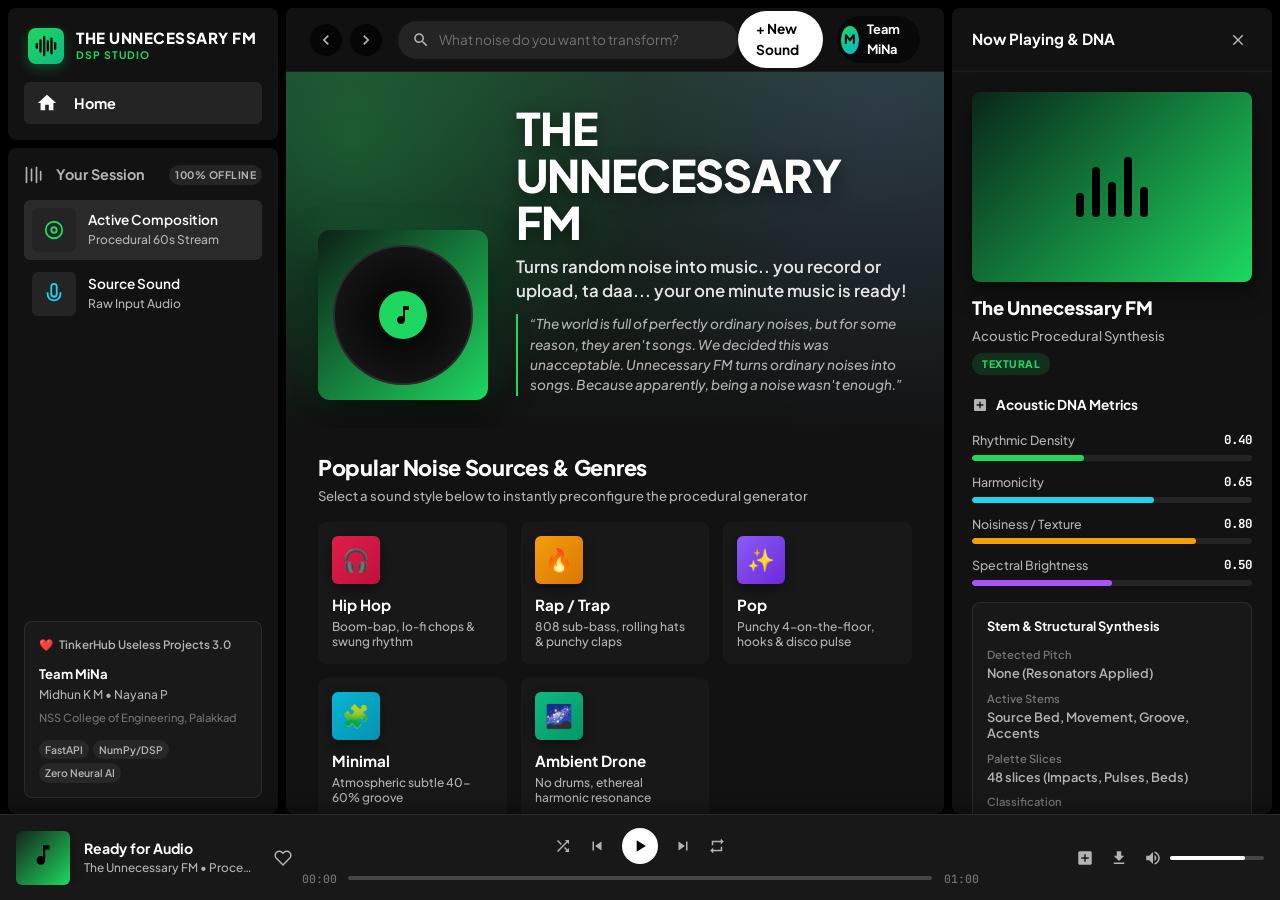
==== public/index.html @ 6070ce47 "update: readme & do some changes for Co-Authored-By: Midhun K M [Analogue Interface] <midhunkm1294@g" ====
<!DOCTYPE html>
<html lang="en">

<head>
  <meta charset="UTF-8">
  <meta name="viewport" content="width=device-width, initial-scale=1.0">
  <title>THE UNNECESSARY FM — Procedural Noise-to-Music DSP Studio</title>
  <meta name="description"
    content="Turns random noise into music. Record or upload, ta daa... your one minute music is ready! 100% algorithmic procedural audio synthesis. Team MiNa • TinkerHub Useless Projects 3.0">
  <meta name="api-base-url" content="">
  <link rel="preconnect" href="https://fonts.googleapis.com">
  <link rel="preconnect" href="https://fonts.gstatic.com" crossorigin>
  <link
    href="https://fonts.googleapis.com/css2?family=Plus+Jakarta+Sans:ital,wght@0,400;0,500;0,600;0,700;0,800;1,600&family=JetBrains+Mono:wght@400;500;600&display=swap"
    rel="stylesheet">
  <link rel="stylesheet" href="style.css">
</head>

<body>
  <!-- Toast Notification Container -->
  <div id="toastContainer" class="toast-container" aria-live="polite"></div>

  <!-- Main App Shell: 3-Part Spotify Layout -->
  <div class="spotify-shell">

    <!-- 1. LEFT SIDEBAR: Primary Navigation & Library -->
    <aside class="spotify-sidebar" id="sidebar">
      <div class="sidebar-top">
        <!-- Brand / App Logo -->
        <a href="#" class="brand-logo" title="The Unnecessary FM">
          <div class="logo-icon-wrap">
            <svg viewBox="0 0 24 24" fill="none" stroke="currentColor" stroke-width="2.5" stroke-linecap="round" stroke-linejoin="round">
              <path d="M2 10v4"></path>
              <path d="M6 6v12"></path>
              <path d="M10 2v20"></path>
              <path d="M14 7v10"></path>
              <path d="M18 4v16"></path>
              <path d="M22 9v6"></path>
            </svg>
          </div>
          <div class="logo-text">
            <span class="logo-name">THE UNNECESSARY FM</span>
            <span class="logo-badge">DSP STUDIO</span>
          </div>
        </a>

        <!-- Main Navigation Links -->
        <nav class="nav-menu">
          <button type="button" class="nav-item active" id="navHome" data-target="home">
            <svg class="nav-icon" viewBox="0 0 24 24" fill="currentColor">
              <path d="M10 20v-6h4v6h5v-8h3L12 3 2 12h3v8z"/>
            </svg>
            <span>Home</span>
          </button>
        </nav>
      </div>

      <!-- Library / Recent Sessions Section -->
      <div class="sidebar-library">
        <div class="library-header">
          <div class="library-title">
            <svg viewBox="0 0 24 24" fill="currentColor" width="20" height="20">
              <path d="M3 22a1 1 0 0 1-1-1V3a1 1 0 0 1 2 0v18a1 1 0 0 1-1 1zM15.5 2.1a1 1 0 0 1 .5.9v18a1 1 0 0 1-2 0V3a1 1 0 0 1 1.5-.9zm-6 2a1 1 0 0 1 .5.9v14a1 1 0 0 1-2 0V5a1 1 0 0 1 1.5-.9zM20 7a1 1 0 0 1 1 1v10a1 1 0 0 1-2 0V8a1 1 0 0 1 1-1z"/>
            </svg>
            <span>Your Session</span>
          </div>
          <span class="badge-offline">100% OFFLINE</span>
        </div>

        <div class="library-list">
          <div class="library-item active" id="libCurrentTrack">
            <div class="lib-art">
              <svg viewBox="0 0 24 24" fill="none" stroke="currentColor" stroke-width="2">
                <circle cx="12" cy="12" r="9"></circle>
                <circle cx="12" cy="12" r="3"></circle>
              </svg>
            </div>
            <div class="lib-info">
              <span class="lib-title" id="libTrackTitle">Active Composition</span>
              <span class="lib-desc" id="libTrackMeta">Procedural 60s Stream</span>
            </div>
          </div>

          <div class="library-item" id="libSourceTrack">
            <div class="lib-art icon-mic">
              <svg viewBox="0 0 24 24" fill="none" stroke="currentColor" stroke-width="2">
                <path d="M12 1a3 3 0 0 0-3 3v8a3 3 0 0 0 6 0V4a3 3 0 0 0-3-3z"></path>
                <path d="M19 10v2a7 7 0 0 1-14 0v-2"></path>
              </svg>
            </div>
            <div class="lib-info">
              <span class="lib-title" id="libSourceTitle">Source Sound</span>
              <span class="lib-desc" id="libSourceMeta">Raw Input Audio</span>
            </div>
          </div>
        </div>

        <!-- Project & Team Credits Card -->
        <div class="sidebar-credits">
          <div class="credits-header">
            <span class="credits-heart">❤️</span>
            <span class="credits-by">TinkerHub Useless Projects 3.0</span>
          </div>
          <div class="credits-team">
            <strong>Team MiNa</strong>
            <p>Midhun K M &bull; Nayana P</p>
            <span class="credits-school">NSS College of Engineering, Palakkad</span>
          </div>
          <div class="credits-tags">
            <span class="pill-chip">FastAPI</span>
            <span class="pill-chip">NumPy/DSP</span>
            <span class="pill-chip">Zero Neural AI</span>
          </div>
        </div>
      </div>
    </aside>

    <!-- 2. CENTER: Main Viewport & Content -->
    <main class="spotify-main" id="mainScrollArea">
      <!-- Sticky Top Header -->
      <header class="spotify-topbar">
        <div class="topbar-left">
          <!-- Back / Forward circle buttons -->
          <div class="history-controls">
            <button type="button" class="btn-circle-nav" title="Back" aria-label="Go back">
              <svg viewBox="0 0 24 24" fill="currentColor"><path d="M15.41 7.41L14 6l-6 6 6 6 1.41-1.41L10.83 12z"/></svg>
            </button>
            <button type="button" class="btn-circle-nav" title="Forward" aria-label="Go forward">
              <svg viewBox="0 0 24 24" fill="currentColor"><path d="M10 6L8.59 7.41 13.17 12l-4.58 4.59L10 18l6-6z"/></svg>
            </button>
          </div>

          <!-- Quick Search / Filter Input -->
          <div class="search-box">
            <svg class="search-icon" viewBox="0 0 24 24" fill="currentColor">
              <path d="M15.5 14h-.79l-.28-.27C15.41 12.59 16 11.11 16 9.5 16 5.91 13.09 3 9.5 3S3 5.91 3 9.5 5.91 16 9.5 16c1.61 0 3.09-.59 4.23-1.57l.27.28v.79l5 4.99L20.49 19l-4.99-5zm-6 0C7.01 14 5 11.99 5 9.5S7.01 5 9.5 5 14 7.01 14 9.5 11.99 14 9.5 14z"/>
            </svg>
            <input type="text" id="quickFilterInput" placeholder="What noise do you want to transform?" autocomplete="off">
          </div>
        </div>

        <div class="topbar-right">
          <a href="#dropZone" class="btn-pill-primary topbar-cta">
            <span>+ New Sound</span>
          </a>

          <div class="user-profile-badge" title="Team MiNa — NSS College of Engineering">
            <div class="avatar-circle">M</div>
            <span class="user-name">Team MiNa</span>
          </div>
        </div>
      </header>

      <!-- Main Scrollable Content -->
      <div class="main-content-scroll">

        <!-- Hero Banner: Spotify Playlist/Album Style -->
        <section class="spotify-hero" id="heroBanner">
          <div class="hero-backdrop"></div>
          <div class="hero-content">
            <div class="hero-artwork">
              <div class="vinyl-art">
                <div class="vinyl-ring">
                  <div class="vinyl-center">
                    <svg viewBox="0 0 24 24" fill="currentColor">
                      <path d="M12 3v10.55c-.59-.34-1.27-.55-2-.55-2.21 0-4 1.79-4 4s1.79 4 4 4 4-1.79 4-4V7h4V3h-6z"/>
                    </svg>
                  </div>
                </div>
              </div>
            </div>

            <div class="hero-details">
              <h1 class="hero-title">THE UNNECESSARY FM</h1>

              <p class="hero-tagline">
                Turns random noise into music.. you record or upload, ta daa... your one minute music is ready!
              </p>

              <div class="hero-quote">
                &ldquo;The world is full of perfectly ordinary noises, but for some reason, they aren't songs. We decided this was unacceptable. Unnecessary FM turns ordinary noises into songs. Because apparently, being a noise wasn't enough.&rdquo;
              </div>
            </div>
          </div>
        </section>

        <!-- Quick Noise Inspiration & Genre Shelves -->
        <section class="shelf-section" id="presetsShelf">
          <div class="shelf-header">
            <div class="shelf-title-group">
              <h2 class="shelf-heading">Popular Noise Sources &amp; Genres</h2>
              <p class="shelf-subheading">Select a sound style below to instantly preconfigure the procedural generator</p>
            </div>
          </div>

          <div class="shelf-grid">
            <div class="preset-card" data-genre="hiphop" data-energy="balanced">
              <div class="preset-icon" style="background: linear-gradient(135deg, #e11d48, #be123c);">🎧</div>
              <div class="preset-info">
                <h3>Hip Hop</h3>
                <p>Boom-bap, lo-fi chops &amp; swung rhythm</p>
              </div>
              <button type="button" class="btn-card-play" title="Select Hip Hop">
                <svg viewBox="0 0 24 24" fill="currentColor"><polygon points="8 5 19 12 8 19 8 5"/></svg>
              </button>
            </div>

            <div class="preset-card" data-genre="rap" data-energy="high">
              <div class="preset-icon" style="background: linear-gradient(135deg, #f59e0b, #d97706);">🔥</div>
              <div class="preset-info">
                <h3>Rap / Trap</h3>
                <p>808 sub-bass, rolling hats &amp; punchy claps</p>
              </div>
              <button type="button" class="btn-card-play" title="Select Rap / Trap">
                <svg viewBox="0 0 24 24" fill="currentColor"><polygon points="8 5 19 12 8 19 8 5"/></svg>
              </button>
            </div>

            <div class="preset-card" data-genre="pop" data-energy="high">
              <div class="preset-icon" style="background: linear-gradient(135deg, #8b5cf6, #6d28d9);">✨</div>
              <div class="preset-info">
                <h3>Pop</h3>
                <p>Punchy 4-on-the-floor, hooks &amp; disco pulse</p>
              </div>
              <button type="button" class="btn-card-play" title="Select Pop">
                <svg viewBox="0 0 24 24" fill="currentColor"><polygon points="8 5 19 12 8 19 8 5"/></svg>
              </button>
            </div>

            <div class="preset-card" data-genre="minimal" data-energy="low">
              <div class="preset-icon" style="background: linear-gradient(135deg, #06b6d4, #0891b2);">🧩</div>
              <div class="preset-info">
                <h3>Minimal</h3>
                <p>Atmospheric subtle 40-60% groove</p>
              </div>
              <button type="button" class="btn-card-play" title="Select Minimal">
                <svg viewBox="0 0 24 24" fill="currentColor"><polygon points="8 5 19 12 8 19 8 5"/></svg>
              </button>
            </div>

            <div class="preset-card" data-genre="none" data-energy="low">
              <div class="preset-icon" style="background: linear-gradient(135deg, #10b981, #059669);">🌌</div>
              <div class="preset-info">
                <h3>Ambient Drone</h3>
                <p>No drums, ethereal harmonic resonance</p>
              </div>
              <button type="button" class="btn-card-play" title="Select Ambient Drone">
                <svg viewBox="0 0 24 24" fill="currentColor"><polygon points="8 5 19 12 8 19 8 5"/></svg>
              </button>
            </div>
          </div>
        </section>

        <!-- Studio Section: Audio Input & Directives -->
        <section class="studio-section" id="studioSection">
          <div class="section-title-row">
            <h2>Creation Studio</h2>
            <span class="step-indicator">Step 1: Feed Any Sound &bull; Step 2: Shape &bull; Step 3: Listen</span>
          </div>

          <div class="studio-cards-row">
            <!-- Left Card: Sound Input -->
            <div class="studio-card input-panel">
              <div class="card-title-bar">
                <div class="title-with-num">
                  <span class="badge-num">1</span>
                  <h3>Source Sound Input</h3>
                </div>
                <span class="card-hint">Rain, fan, traffic, keyboard, keys, voice</span>
              </div>

              <!-- Drag & Drop Zone -->
              <div class="drop-zone" id="dropZone">
                <input type="file" id="audioFileInput" accept="audio/*,video/*" class="file-input-hidden">
                <div class="drop-zone-content" id="dropZoneContent">
                  <div class="upload-icon-circle">
                    <svg viewBox="0 0 24 24" fill="none" stroke="currentColor" stroke-width="2" stroke-linecap="round" stroke-linejoin="round">
                      <path d="M21 15v4a2 2 0 0 1-2 2H5a2 2 0 0 1-2-2v-4"></path>
                      <polyline points="17 8 12 3 7 8"></polyline>
                      <line x1="12" y1="3" x2="12" y2="15"></line>
                    </svg>
                  </div>
                  <p class="drop-prompt"><strong>Drag and drop audio file</strong> or <span class="highlight">browse</span></p>
                  <span class="file-hint">WAV, MP3, OGG, WEBM, FLAC, M4A up to 50MB</span>
                </div>

                <!-- File Info Pill (Shown when file is chosen) -->
                <div class="selected-file-pill hidden" id="selectedFilePill">
                  <div class="file-pill-left">
                    <div class="pill-music-icon">
                      <svg viewBox="0 0 24 24" fill="currentColor"><path d="M12 3v10.55c-.59-.34-1.27-.55-2-.55-2.21 0-4 1.79-4 4s1.79 4 4 4 4-1.79 4-4V7h4V3h-6z"/></svg>
                    </div>
                    <div class="file-details">
                      <span class="selected-name" id="selectedFileName">filename.wav</span>
                      <span class="selected-size" id="selectedFileSize">0.0 MB</span>
                    </div>
                  </div>
                  <button type="button" class="btn-remove" id="btnRemoveFile" title="Remove File">
                    <svg viewBox="0 0 24 24" fill="currentColor"><path d="M19 6.41L17.59 5 12 10.59 6.41 5 5 6.41 10.59 12 5 17.59 6.41 19 12 13.41 17.59 19 19 17.59 13.41 12z"/></svg>
                  </button>
                </div>
              </div>

              <!-- Microphone Recording Option -->
              <div class="mic-section">
                <div class="mic-divider">
                  <span>OR RECORD ACOUSTIC NOISE</span>
                </div>
                <div class="mic-controls">
                  <button type="button" class="btn-pill-mic" id="btnRecord">
                    <span class="record-dot"></span>
                    <span id="recordBtnText">Record Mic (5–60s)</span>
                  </button>
                  <div class="rec-timer hidden" id="recTimer">
                    <span class="rec-pulse"></span>
                    <span id="recTimeDisplay">00:00</span>
                    <span class="rec-max">/ 01:00 MAX</span>
                  </div>
                </div>
                <canvas id="liveMicCanvas" class="live-mic-canvas hidden" width="360" height="40"></canvas>
              </div>
            </div>

            <!-- Right Card: Composition Directives -->
            <div class="studio-card directives-panel">
              <div class="card-title-bar">
                <div class="title-with-num">
                  <span class="badge-num">2</span>
                  <h3>Composition Directives</h3>
                </div>
                <span class="card-hint">Fine-tune rhythm &amp; energy</span>
              </div>

              <div class="directives-body">
                <div class="form-group">
                  <label for="beatSelect">Genre &amp; Beat Arrangement</label>
                  <div class="select-wrapper">
                    <select id="beatSelect" class="spotify-select">
                      <option value="hiphop" selected>🎧 Hip Hop (Boom-Bap, Lo-Fi &amp; Swung Chops)</option>
                      <option value="rap">🔥 Rap / Trap (808 Sub-Bass, Rolling Hats &amp; Claps)</option>
                      <option value="pop">✨ Pop (Punchy 4-on-the-Floor, Hooks &amp; Disco Pulse)</option>
                      <option value="minimal">🧩 Minimal (Atmospheric 40-60% Groove)</option>
                      <option value="rhythmic">🥁 Rhythmic Pulse (Driving Upbeat)</option>
                      <option value="light_percussion">🎵 Light Percussion (Organic Foley)</option>
                      <option value="none">🌌 No Drums (Ambient Harmonic Drone)</option>
                    </select>
                  </div>
                </div>

                <div class="form-row">
                  <div class="form-group flex-1">
                    <label for="energySelect">Dynamic Energy</label>
                    <div class="select-wrapper">
                      <select id="energySelect" class="spotify-select">
                        <option value="balanced" selected>Balanced Arc</option>
                        <option value="low">Subtle &amp; Ambient</option>
                        <option value="high">High Dynamics</option>
                      </select>
                    </div>
                  </div>

                  <div class="form-group flex-1">
                    <div class="label-with-action">
                      <label for="seedInput">Seed <span class="hint">(Auto if empty)</span></label>
                      <button type="button" class="btn-text-action" id="btnRandomizeSeed">
                        <svg viewBox="0 0 24 24" fill="currentColor" width="13" height="13"><path d="M10.59 9.17L5.41 4 4 5.41l5.17 5.17 1.42-1.41zM14.5 4l2.04 2.04L4 18.59 5.41 20 17.96 7.46 20 9.5V4h-5.5zm.33 9.41l-1.41 1.41 3.13 3.13L14.5 20H20v-5.5l-2.04 2.04-3.13-3.13z"/></svg>
                        Shuffle
                      </button>
                    </div>
                    <input type="number" id="seedInput" class="spotify-input" placeholder="e.g. 48192049">
                  </div>
                </div>

                <!-- Generate CTA Button -->
                <div class="generate-cta-wrap">
                  <button type="button" class="btn-spotify-generate" id="btnGenerate" disabled>
                    <svg viewBox="0 0 24 24" fill="currentColor" width="22" height="22">
                      <path d="M12 2C6.48 2 2 6.48 2 12s4.48 10 10 10 10-4.48 10-10S17.52 2 12 2zm-2 14.5v-9l6 4.5-6 4.5z"/>
                    </svg>
                    <span>CREATE MUSIC (~60s)</span>
                  </button>
                  <p class="generate-disclaimer">
                    <svg viewBox="0 0 24 24" fill="currentColor" width="14" height="14"><path d="M12 2C6.48 2 2 6.48 2 12s4.48 10 10 10 10-4.48 10-10S17.52 2 12 2zm1 15h-2v-6h2v6zm0-8h-2V7h2v2z"/></svg>
                    3 independent candidates synthesized, harmonic-tuned &amp; ranked by DSP
                  </p>
                </div>
              </div>
            </div>
          </div>
        </section>

        <!-- Results & Composition Section -->
        <section class="results-section" id="resultsSection">

          <!-- Initial Empty State -->
          <div class="empty-state" id="emptyState">
            <div class="empty-art">
              <div class="empty-sound-bars">
                <span></span><span></span><span></span><span></span><span></span><span></span><span></span><span></span><span></span>
              </div>
            </div>
            <h3>Awaiting Sound Input</h3>
            <p>Upload any ordinary noise or record through your mic. The procedural DSP engine will extract pitch, transients, and timbre to compose 3 unique 1-minute songs.</p>
          </div>

          <!-- Processing State with Animated Loader -->
          <div class="processing-state hidden" id="processingState">
            <div class="equalizer-spinner">
              <span></span><span></span><span></span><span></span><span></span>
            </div>
            <div class="processing-text-group">
              <div class="progress-badge">
                <span class="progress-percent" id="progressPercent">15%</span>
              </div>
              <h3 id="progressStage">Analyzing acoustic DNA &amp; spectral timbre...</h3>
              <p class="processing-hint">Rendering resonant filter banks, granular clouds &amp; multi-track stems from your audio recording.</p>
            </div>
            <div class="progress-bar-track">
              <div class="progress-bar-fill" id="progressBarFill"></div>
            </div>
          </div>

          <!-- Active Results Display -->
          <div class="results-display hidden" id="resultsDisplay">
            <!-- Candidate Switcher Header -->
            <div class="results-header-bar">
              <div class="res-title-group">
                <span class="res-eyebrow">COMPOSITION SUITE</span>
                <h2>Synthesized Candidates</h2>
              </div>

              <div class="candidate-tabs" id="candidateTabs">
                <button type="button" class="cand-tab active" data-index="0">
                  <span>Candidate A</span>
                  <span class="tag-winner">WINNER</span>
                </button>
                <button type="button" class="cand-tab" data-index="1">
                  <span>Candidate B</span>
                </button>
                <button type="button" class="cand-tab" data-index="2">
                  <span>Candidate C</span>
                </button>
              </div>
            </div>

            <!-- Candidate Metadata Bar -->
            <div class="composition-meta-banner">
              <div class="meta-card">
                <span class="meta-label">GENRE</span>
                <span class="meta-val highlight" id="metaGenre">Hip Hop</span>
              </div>
              <div class="meta-card">
                <span class="meta-label">TEMPO</span>
                <span class="meta-val" id="metaTempo">94 BPM</span>
              </div>
              <div class="meta-card">
                <span class="meta-label">KEY &amp; SCALE</span>
                <span class="meta-val highlight" id="metaScale">D Minor</span>
              </div>
              <div class="meta-card">
                <span class="meta-label">DURATION</span>
                <span class="meta-val" id="metaDuration">61.5s</span>
              </div>
              <div class="meta-card">
                <span class="meta-label">SOURCE USAGE</span>
                <span class="meta-val score-green" id="metaSourceRatio">100%</span>
              </div>
              <div class="meta-card">
                <span class="meta-label">SYNTHETIC</span>
                <span class="meta-val" id="metaSynthRatio">0%</span>
              </div>
              <div class="meta-card">
                <span class="meta-label">DSP SCORE</span>
                <span class="meta-val score-green" id="metaScore">68.4 / 100</span>
              </div>
              <div class="meta-card">
                <span class="meta-label">SEED</span>
                <span class="meta-val code-font" id="metaSeed">49201948</span>
              </div>
            </div>

            <!-- Dual Interactive Waveforms -->
            <div class="waveforms-grid">
              <!-- Source Waveform Card -->
              <div class="waveform-card source-wave-card">
                <div class="wf-header">
                  <div class="wf-info">
                    <span class="wf-tag tag-src">SOURCE AUDIO</span>
                    <span class="wf-name" id="srcNameDisplay">source_sample.wav</span>
                  </div>
                  <span class="wf-time" id="srcTimeDisplay">00:00 / 00:00</span>
                </div>

                <div class="wf-canvas-wrapper" id="srcCanvasWrapper" title="Click anywhere to scrub">
                  <canvas id="srcWaveformCanvas" width="800" height="70"></canvas>
                  <div class="playhead" id="srcPlayhead"></div>
                </div>

                <div class="wf-actions">
                  <button type="button" class="btn-wf-play" id="btnPlaySource">
                    <span id="srcPlayIcon">&#9658;</span>
                    <span id="srcPlayText">Play Source</span>
                  </button>
                  <span class="wf-hint">Raw acoustic noise input</span>
                </div>
              </div>

              <!-- Transformed Composition Waveform Card -->
              <div class="waveform-card result-wave-card">
                <div class="wf-header">
                  <div class="wf-info">
                    <span class="wf-tag tag-res">TRANSFORMED COMPOSITION</span>
                    <span class="wf-name" id="resFormDisplay">Intro &rarr; A &rarr; B &rarr; A &rarr; Outro</span>
                  </div>
                  <span class="wf-time" id="resTimeDisplay">00:00 / 01:00</span>
                </div>

                <div class="wf-canvas-wrapper" id="resCanvasWrapper" title="Click anywhere to scrub">
                  <canvas id="resWaveformCanvas" width="800" height="90"></canvas>
                  <div class="playhead" id="resPlayhead"></div>
                </div>

                <div class="wf-actions main-res-actions">
                  <div class="action-left">
                    <button type="button" class="btn-wf-play-main" id="btnPlayResult">
                      <span id="resPlayIcon">&#9658;</span>
                      <span id="resPlayText">Play Composition</span>
                    </button>
                    <a id="btnDownload" class="btn-wf-download" download="unnecessaryfm_composition.wav" href="#" title="Download master uncompressed 16-bit 44.1kHz WAV">
                      <svg viewBox="0 0 24 24" fill="currentColor" width="16" height="16"><path d="M19.35 10.04C18.67 6.59 15.64 4 12 4 9.11 4 6.6 5.64 5.35 8.04 2.34 8.36 0 10.91 0 14c0 3.31 2.69 6 6 6h13c2.76 0 5-2.24 5-5 0-2.64-2.05-4.78-4.65-4.96zM17 13l-5 5-5-5h3V9h4v4h3z"/></svg>
                      Download Master WAV
                    </a>
                  </div>
                  <span class="wf-hint">100% Algorithmic procedural transformation</span>
                </div>
              </div>
            </div>

            <!-- Action Bar: Variations & DNA Toggle -->
            <div class="results-footer-bar">
              <button type="button" class="btn-pill-secondary" id="btnRegenerateNew">
                <svg viewBox="0 0 24 24" fill="currentColor" width="16" height="16"><path d="M17.65 6.35C16.2 4.9 14.21 4 12 4c-4.42 0-7.99 3.58-7.99 8s3.57 8 7.99 8c3.73 0 6.84-2.55 7.73-6h-2.08c-.82 2.33-3.04 4-5.65 4-3.31 0-6-2.69-6-6s2.69-6 6-6c1.66 0 3.14.69 4.22 1.78L13 11h7V4l-2.35 2.35z"/></svg>
                Generate 3 New Variations from this Source
              </button>

              <button type="button" class="btn-pill-ghost" id="btnScrollToDNA">
                View Acoustic DNA &amp; Stem Breakdown &rarr;
              </button>
            </div>
          </div>
        </section>

        <!-- Footer / Credits -->
        <footer class="spotify-footer">
          <div class="footer-left">
            <p><strong>THE UNNECESSARY FM</strong> &bull; 100% Pure DSP Procedural Music Engine</p>
            <p class="footer-sub">Zero Neural Networks &bull; Zero Cloud AI &bull; Runs 100% Offline</p>
          </div>
          <div class="footer-right">
            <span>Made with ❤️ at TinkerHub Useless Projects 3.0</span>
            <span class="footer-dot">&bull;</span>
            <span>Team MiNa</span>
          </div>
        </footer>

      </div>
    </main>

    <!-- 3. RIGHT PANEL: Contextual Now Playing & Acoustic DNA -->
    <aside class="spotify-right-panel" id="rightPanel">
      <div class="right-panel-header">
        <h3>Now Playing &amp; DNA</h3>
        <button type="button" class="btn-circle-close" id="btnCloseRightPanel" title="Close Panel">
          <svg viewBox="0 0 24 24" fill="currentColor"><path d="M19 6.41L17.59 5 12 10.59 6.41 5 5 6.41 10.59 12 5 17.59 6.41 19 12 13.41 17.59 19 19 17.59 13.41 12z"/></svg>
        </button>
      </div>

      <div class="right-panel-scroll">
        <!-- Now Playing Artwork Card -->
        <div class="now-playing-card">
          <div class="now-playing-art">
            <div class="art-visual-waves">
              <span class="v-bar"></span>
              <span class="v-bar"></span>
              <span class="v-bar"></span>
              <span class="v-bar"></span>
              <span class="v-bar"></span>
            </div>
          </div>
          <div class="now-playing-info">
            <h4 id="rightPanelTrackTitle">The Unnecessary FM</h4>
            <p id="rightPanelTrackSub">Acoustic Procedural Synthesis</p>
            <span class="category-pill" id="catPill">TEXTURAL</span>
          </div>
        </div>

        <!-- Acoustic DNA Section -->
        <div class="dna-panel">
          <div class="dna-section-title">
            <svg viewBox="0 0 24 24" fill="currentColor" width="16" height="16"><path d="M19 3H5c-1.1 0-2 .9-2 2v14c0 1.1.9 2 2 2h14c1.1 0 2-.9 2-2V5c0-1.1-.9-2-2-2zm-2 10h-4v4h-2v-4H7v-2h4V7h2v4h4v2z"/></svg>
            <h4>Acoustic DNA Metrics</h4>
          </div>

          <!-- Feature Meters -->
          <div class="dna-meters">
            <div class="meter-row">
              <div class="m-head">
                <span class="m-label">Rhythmic Density</span>
                <span class="m-val" id="valRhythm">0.40</span>
              </div>
              <div class="meter-bar">
                <div class="meter-fill fill-green" id="meterRhythm" style="width: 40%;"></div>
              </div>
            </div>

            <div class="meter-row">
              <div class="m-head">
                <span class="m-label">Harmonicity</span>
                <span class="m-val" id="valHarmonic">0.65</span>
              </div>
              <div class="meter-bar">
                <div class="meter-fill fill-cyan" id="meterHarmonic" style="width: 65%;"></div>
              </div>
            </div>

            <div class="meter-row">
              <div class="m-head">
                <span class="m-label">Noisiness / Texture</span>
                <span class="m-val" id="valTexture">0.80</span>
              </div>
              <div class="meter-bar">
                <div class="meter-fill fill-amber" id="meterTexture" style="width: 80%;"></div>
              </div>
            </div>

            <div class="meter-row">
              <div class="m-head">
                <span class="m-label">Spectral Brightness</span>
                <span class="m-val" id="valEnergy">0.50</span>
              </div>
              <div class="meter-bar">
                <div class="meter-fill fill-purple" id="meterEnergy" style="width: 50%;"></div>
              </div>
            </div>
          </div>

          <!-- Composition Breakdown Details -->
          <div class="dna-breakdown">
            <h5 class="breakdown-heading">Stem &amp; Structural Synthesis</h5>
            <ul class="breakdown-list">
              <li>
                <span class="b-key">Detected Pitch</span>
                <span class="b-val" id="dnaDetectedPitch">None (Resonators Applied)</span>
              </li>
              <li>
                <span class="b-key">Active Stems</span>
                <span class="b-val" id="dnaActiveStems">Source Bed, Movement, Groove, Accents</span>
              </li>
              <li>
                <span class="b-key">Palette Slices</span>
                <span class="b-val" id="dnaPaletteSlices">48 slices (Impacts, Pulses, Beds)</span>
              </li>
              <li>
                <span class="b-key">Classification</span>
                <span class="b-val" id="dnaClassReason">High spectral flatness</span>
              </li>
              <li>
                <span class="b-key">Arrangement Form</span>
                <span class="b-val" id="dnaFormName">Atmosphere &rarr; Pulse &rarr; Space &rarr; Climax</span>
              </li>
            </ul>
          </div>

          <!-- About Box -->
          <div class="about-card">
            <h5>About The Unnecessary FM</h5>
            <p>Built with Python, FastAPI, NumPy, SciPy, librosa, and soundfile. Every bass kick, resonant pad, and percussion hit is derived physically from your input noise.</p>
          </div>
        </div>
      </div>
    </aside>

  </div><!-- /.spotify-shell -->

  <!-- 4. PERSISTENT SPOTIFY BOTTOM PLAYER -->
  <footer class="spotify-player" id="bottomPlayer">
    <!-- Left: Track Details -->
    <div class="player-track-info">
      <div class="player-cover" id="playerCover">
        <div class="player-cover-icon">
          <svg viewBox="0 0 24 24" fill="currentColor">
            <path d="M12 3v10.55c-.59-.34-1.27-.55-2-.55-2.21 0-4 1.79-4 4s1.79 4 4 4 4-1.79 4-4V7h4V3h-6z"/>
          </svg>
        </div>
      </div>
      <div class="player-meta">
        <span class="player-title" id="playerTrackTitle">Ready for Audio</span>
        <span class="player-artist" id="playerTrackSubtitle">The Unnecessary FM &bull; Procedural DSP</span>
      </div>
      <button type="button" class="btn-player-fav" id="btnPlayerFav" title="Save to Favorites" aria-label="Favorite">
        <svg viewBox="0 0 24 24" fill="none" stroke="currentColor" stroke-width="2"><path d="M20.84 4.61a5.5 5.5 0 0 0-7.78 0L12 5.67l-1.06-1.06a5.5 5.5 0 0 0-7.78 7.78l1.06 1.06L12 21.23l7.78-7.78 1.06-1.06a5.5 5.5 0 0 0 0-7.78z"></path></svg>
      </button>
    </div>

    <!-- Center: Playback Controls & Scrubber -->
    <div class="player-center">
      <div class="player-controls">
        <button type="button" class="btn-player-ctrl" id="playerBtnShuffle" title="Shuffle / Cycle Candidates" aria-label="Cycle candidate">
          <svg viewBox="0 0 24 24" fill="currentColor"><path d="M10.59 9.17L5.41 4 4 5.41l5.17 5.17 1.42-1.41zM14.5 4l2.04 2.04L4 18.59 5.41 20 17.96 7.46 20 9.5V4h-5.5zm.33 9.41l-1.41 1.41 3.13 3.13L14.5 20H20v-5.5l-2.04 2.04-3.13-3.13z"/></svg>
        </button>

        <button type="button" class="btn-player-ctrl" id="playerBtnPrev" title="Play Source / Prev" aria-label="Previous">
          <svg viewBox="0 0 24 24" fill="currentColor"><path d="M6 6h2v12H6zm3.5 6l8.5 6V6z"/></svg>
        </button>

        <button type="button" class="btn-player-play" id="playerBtnPlay" title="Play / Pause" aria-label="Play">
          <svg id="playerPlaySvg" viewBox="0 0 24 24" fill="currentColor"><polygon points="8 5 19 12 8 19 8 5"/></svg>
        </button>

        <button type="button" class="btn-player-ctrl" id="playerBtnNext" title="Next Candidate" aria-label="Next">
          <svg viewBox="0 0 24 24" fill="currentColor"><path d="M6 18l8.5-6L6 6v12zM16 6v12h2V6h-2z"/></svg>
        </button>

        <button type="button" class="btn-player-ctrl" id="playerBtnLoop" title="Loop Track" aria-label="Loop">
          <svg viewBox="0 0 24 24" fill="currentColor"><path d="M7 7h10v3l4-4-4-4v3H5v6h2V7zm10 10H7v-3l-4 4 4 4v-3h12v-6h-2v4z"/></svg>
        </button>
      </div>

      <div class="player-progress-row">
        <span class="player-time" id="playerCurrentTime">00:00</span>
        <div class="player-slider-track" id="playerSliderTrack">
          <div class="player-slider-fill" id="playerSliderFill"></div>
          <div class="player-slider-thumb" id="playerSliderThumb"></div>
        </div>
        <span class="player-time" id="playerTotalDuration">01:00</span>
      </div>
    </div>

    <!-- Right: Secondary Controls (Panel toggle, Volume, Download) -->
    <div class="player-right">
      <button type="button" class="btn-player-ctrl" id="playerBtnTogglePanel" title="Toggle DNA &amp; Details Panel">
        <svg viewBox="0 0 24 24" fill="currentColor"><path d="M19 3H5c-1.1 0-2 .9-2 2v14c0 1.1.9 2 2 2h14c1.1 0 2-.9 2-2V5c0-1.1-.9-2-2-2zm-2 10h-4v4h-2v-4H7v-2h4V7h2v4h4v2z"/></svg>
      </button>

      <a id="playerBtnDownload" class="btn-player-ctrl" download="unnecessaryfm_master.wav" href="#" title="Download Master WAV">
        <svg viewBox="0 0 24 24" fill="currentColor"><path d="M19 9h-4V3H9v6H5l7 7 7-7zM5 18v2h14v-2H5z"/></svg>
      </a>

      <!-- Volume Slider -->
      <div class="player-volume-group">
        <button type="button" class="btn-player-ctrl" id="playerBtnVolume" title="Mute / Unmute">
          <svg id="volumeSvg" viewBox="0 0 24 24" fill="currentColor">
            <path d="M3 9v6h4l5 5V4L7 9H3zm13.5 3c0-1.77-1.02-3.29-2.5-4.03v8.05c1.48-.73 2.5-2.25 2.5-4.02zM14 3.23v2.06c2.89.86 5 3.54 5 6.71s-2.11 5.85-5 6.71v2.06c4.01-.91 7-4.49 7-8.77s-2.99-7.86-7-8.77z"/>
          </svg>
        </button>
        <div class="volume-slider-track" id="volumeSliderTrack">
          <div class="volume-slider-fill" id="volumeSliderFill" style="width: 80%;"></div>
        </div>
      </div>
    </div>
  </footer>

  <!-- 5. MOBILE NAVIGATION BAR -->
  <nav class="mobile-nav-bar">
    <button type="button" class="mobile-nav-item active" data-target="home">
      <svg viewBox="0 0 24 24" fill="currentColor"><path d="M10 20v-6h4v6h5v-8h3L12 3 2 12h3v8z"/></svg>
      <span>Home</span>
    </button>
    <button type="button" class="mobile-nav-item" data-target="studio">
      <svg viewBox="0 0 24 24" fill="none" stroke="currentColor" stroke-width="2"><circle cx="12" cy="12" r="9"/><circle cx="12" cy="12" r="3"/></svg>
      <span>Create</span>
    </button>
    <button type="button" class="mobile-nav-item" data-target="results">
      <svg viewBox="0 0 24 24" fill="currentColor"><polygon points="8 5 19 12 8 19 8 5"/></svg>
      <span>Candidates</span>
    </button>
    <button type="button" class="mobile-nav-item" data-target="dna">
      <svg viewBox="0 0 24 24" fill="none" stroke="currentColor" stroke-width="2"><line x1="18" y1="20" x2="18" y2="10"/><line x1="12" y1="20" x2="12" y2="4"/><line x1="6" y1="20" x2="6" y2="14"/></svg>
      <span>DNA</span>
    </button>
  </nav>

  <!-- Hidden Audio Elements (Managed by app.js) -->
  <audio id="sourceAudioPlayer" preload="auto"></audio>
  <audio id="resultAudioPlayer" preload="auto"></audio>

  <script src="/env.js"></script>
  <script src="app.js"></script>
</body>

</html>
---- public/style.css ----
/* ==========================================================================
   THE UNNECESSARY FM — SPOTIFY-INSPIRED MODERN AUDIO STUDIO DESIGN SYSTEM
   Dark Immersive Theme • 3-Part Architecture • Persistent Bottom Player
   Vibrant Spotify Green Accents • Polished Micro-Interactions • Seamless UX
   ========================================================================== */

/* --------------------------------------------------------------------------
   0. DESIGN TOKENS & COLOR PALETTE
   -------------------------------------------------------------------------- */
:root {
  /* Spotify Signature Dark Surfaces */
  --bg-black: #000000;
  --bg-base: #121212;
  --bg-surface: #181818;
  --bg-elevated: #242424;
  --bg-highlight: #2a2a2a;
  --bg-card-hover: #333333;

  /* Glassmorphism & Translucency */
  --glass-topbar: rgba(18, 18, 18, 0.85);
  --glass-card: rgba(255, 255, 255, 0.04);
  --border-subtle: rgba(255, 255, 255, 0.08);
  --border-hover: rgba(255, 255, 255, 0.18);
  --border-focus: #1ed760;

  /* Typography Colors */
  --text-white: #ffffff;
  --text-subdued: #b3b3b3;
  --text-muted: #727272;
  --text-inverse: #000000;

  /* Spotify Primary Accent */
  --spotify-green: #1ed760;
  --spotify-green-hover: #1fdf64;
  --spotify-green-pressed: #169c46;
  --spotify-green-glow: rgba(30, 215, 96, 0.35);

  /* Secondary Accents */
  --accent-cyan: #22d3ee;
  --accent-amber: #f59e0b;
  --accent-purple: #a855f7;
  --accent-rose: #f43f5e;

  /* Typography */
  --font-sans: 'Plus Jakarta Sans', -apple-system, BlinkMacSystemFont, 'Segoe UI', Roboto, sans-serif;
  --font-mono: 'JetBrains Mono', 'Fira Code', monospace;

  /* Layout Dimensions */
  --sidebar-width: 270px;
  --right-panel-width: 320px;
  --player-height: 86px;
  --topbar-height: 64px;

  /* Smooth Radii */
  --radius-sm: 6px;
  --radius-md: 8px;
  --radius-lg: 12px;
  --radius-xl: 16px;
  --radius-2xl: 20px;
  --radius-pill: 9999px;

  /* Shadows */
  --shadow-card: 0 8px 24px rgba(0, 0, 0, 0.5);
  --shadow-floating: 0 16px 36px rgba(0, 0, 0, 0.75);
  --shadow-glow: 0 0 24px var(--spotify-green-glow);

  /* Transitions */
  --transition-fast: 0.15s cubic-bezier(0.4, 0, 0.2, 1);
  --transition-normal: 0.25s cubic-bezier(0.4, 0, 0.2, 1);
  --transition-slow: 0.4s cubic-bezier(0.16, 1, 0.3, 1);
}

/* --------------------------------------------------------------------------
   1. BASE RESET & ACCESSIBILITY
   -------------------------------------------------------------------------- */
*, *::before, *::after {
  box-sizing: border-box;
  margin: 0;
  padding: 0;
}

html {
  font-size: 16px;
  color-scheme: dark;
  -webkit-font-smoothing: antialiased;
  -moz-osx-font-smoothing: grayscale;
  scroll-behavior: smooth;
}

body {
  background-color: var(--bg-black);
  color: var(--text-white);
  font-family: var(--font-sans);
  font-weight: 500;
  line-height: 1.5;
  overflow: hidden; /* App shell scrolls inside main */
  height: 100vh;
  width: 100vw;
  user-select: none;
}

/* Custom Sleek Dark Scrollbars */
::-webkit-scrollbar {
  width: 10px;
  height: 10px;
}

::-webkit-scrollbar-track {
  background: transparent;
}

::-webkit-scrollbar-thumb {
  background: rgba(255, 255, 255, 0.18);
  border-radius: var(--radius-pill);
}

::-webkit-scrollbar-thumb:hover {
  background: rgba(255, 255, 255, 0.35);
}

.hidden {
  display: none !important;
}

/* --------------------------------------------------------------------------
   2. MAIN 3-PART SPOTIFY DESKTOP SHELL
   -------------------------------------------------------------------------- */
.spotify-shell {
  display: grid;
  grid-template-columns: var(--sidebar-width) 1fr var(--right-panel-width);
  height: calc(100vh - var(--player-height));
  width: 100vw;
  padding: 8px 8px 0 8px;
  gap: 8px;
  background-color: var(--bg-black);
  transition: grid-template-columns var(--transition-normal);
}

.spotify-shell.right-panel-closed {
  grid-template-columns: var(--sidebar-width) 1fr 0px;
}

.spotify-shell.right-panel-closed .spotify-right-panel {
  display: none;
}

/* --------------------------------------------------------------------------
   3. LEFT SIDEBAR (Navigation & Library)
   -------------------------------------------------------------------------- */
.spotify-sidebar {
  display: flex;
  flex-direction: column;
  gap: 8px;
  height: 100%;
  overflow: hidden;
}

.sidebar-top {
  background-color: var(--bg-base);
  border-radius: var(--radius-md);
  padding: 20px 16px 16px 16px;
  display: flex;
  flex-direction: column;
  gap: 18px;
}

.brand-logo {
  display: flex;
  align-items: center;
  gap: 12px;
  text-decoration: none;
  color: var(--text-white);
  padding: 0 4px;
}

.logo-icon-wrap {
  width: 36px;
  height: 36px;
  border-radius: var(--radius-md);
  background: linear-gradient(135deg, #1ed760, #10b981);
  display: flex;
  align-items: center;
  justify-content: center;
  color: #000000;
  box-shadow: 0 4px 12px rgba(30, 215, 96, 0.3);
  flex-shrink: 0;
}

.logo-icon-wrap svg {
  width: 22px;
  height: 22px;
}

.logo-text {
  display: flex;
  flex-direction: column;
}

.logo-name {
  font-size: 0.95rem;
  font-weight: 800;
  letter-spacing: 0.5px;
  color: var(--text-white);
  line-height: 1.2;
}

.logo-badge {
  font-size: 0.65rem;
  font-weight: 700;
  color: var(--spotify-green);
  letter-spacing: 1px;
}

.nav-menu {
  display: flex;
  flex-direction: column;
  gap: 4px;
}

.nav-item {
  display: flex;
  align-items: center;
  gap: 16px;
  width: 100%;
  padding: 10px 12px;
  border-radius: var(--radius-sm);
  background: transparent;
  border: none;
  color: var(--text-subdued);
  font-family: var(--font-sans);
  font-size: 0.9rem;
  font-weight: 700;
  cursor: pointer;
  transition: color var(--transition-fast), background-color var(--transition-fast);
  text-align: left;
}

.nav-item:hover {
  color: var(--text-white);
}

.nav-item.active {
  color: var(--text-white);
  background-color: var(--bg-elevated);
}

.nav-icon {
  width: 22px;
  height: 22px;
  flex-shrink: 0;
}

/* Sidebar Library / Sessions */
.sidebar-library {
  flex: 1;
  background-color: var(--bg-base);
  border-radius: var(--radius-md);
  padding: 16px;
  display: flex;
  flex-direction: column;
  gap: 14px;
  overflow-y: auto;
}

.library-header {
  display: flex;
  align-items: center;
  justify-content: space-between;
  color: var(--text-subdued);
}

.library-title {
  display: flex;
  align-items: center;
  gap: 12px;
  font-weight: 700;
  font-size: 0.9rem;
  color: var(--text-subdued);
}

.badge-offline {
  font-size: 0.65rem;
  font-weight: 700;
  background-color: rgba(255, 255, 255, 0.08);
  color: var(--text-subdued);
  padding: 2px 6px;
  border-radius: var(--radius-pill);
  letter-spacing: 0.5px;
}

.library-list {
  display: flex;
  flex-direction: column;
  gap: 4px;
}

.library-item {
  display: flex;
  align-items: center;
  gap: 12px;
  padding: 8px;
  border-radius: var(--radius-sm);
  cursor: pointer;
  transition: background-color var(--transition-fast);
}

.library-item:hover {
  background-color: var(--bg-elevated);
}

.library-item.active {
  background-color: var(--bg-highlight);
}

.lib-art {
  width: 44px;
  height: 44px;
  border-radius: var(--radius-sm);
  background-color: var(--bg-elevated);
  display: flex;
  align-items: center;
  justify-content: center;
  color: var(--spotify-green);
  flex-shrink: 0;
}

.lib-art.icon-mic {
  color: var(--accent-cyan);
}

.lib-art svg {
  width: 22px;
  height: 22px;
}

.lib-info {
  display: flex;
  flex-direction: column;
  overflow: hidden;
}

.lib-title {
  font-size: 0.85rem;
  font-weight: 600;
  color: var(--text-white);
  white-space: nowrap;
  text-overflow: ellipsis;
  overflow: hidden;
}

.lib-desc {
  font-size: 0.75rem;
  color: var(--text-subdued);
  white-space: nowrap;
  text-overflow: ellipsis;
  overflow: hidden;
}

/* Sidebar Project Credits */
.sidebar-credits {
  margin-top: auto;
  padding: 14px;
  border-radius: var(--radius-md);
  background-color: rgba(255, 255, 255, 0.03);
  border: 1px solid var(--border-subtle);
  display: flex;
  flex-direction: column;
  gap: 8px;
}

.credits-header {
  display: flex;
  align-items: center;
  gap: 6px;
  font-size: 0.72rem;
  color: var(--text-subdued);
  font-weight: 600;
}

.credits-team strong {
  font-size: 0.82rem;
  color: var(--text-white);
}

.credits-team p {
  font-size: 0.75rem;
  color: var(--text-subdued);
  margin-top: 1px;
}

.credits-school {
  font-size: 0.7rem;
  color: var(--text-muted);
}

.credits-tags {
  display: flex;
  flex-wrap: wrap;
  gap: 4px;
  margin-top: 4px;
}

.pill-chip {
  font-size: 0.65rem;
  font-weight: 600;
  background-color: rgba(255, 255, 255, 0.06);
  color: var(--text-subdued);
  padding: 2px 6px;
  border-radius: var(--radius-pill);
}

/* --------------------------------------------------------------------------
   4. MAIN VIEWPORT & STICKY TOPBAR
   -------------------------------------------------------------------------- */
.spotify-main {
  background-color: var(--bg-base);
  border-radius: var(--radius-md);
  position: relative;
  overflow: hidden;
  display: flex;
  flex-direction: column;
  height: 100%;
}

.spotify-topbar {
  position: sticky;
  top: 0;
  z-index: 50;
  height: var(--topbar-height);
  padding: 0 24px;
  display: flex;
  align-items: center;
  justify-content: space-between;
  background-color: var(--glass-topbar);
  backdrop-filter: blur(24px);
  -webkit-backdrop-filter: blur(24px);
  border-bottom: 1px solid rgba(255, 255, 255, 0.05);
  flex-shrink: 0;
}

.topbar-left {
  display: flex;
  align-items: center;
  gap: 16px;
}

.history-controls {
  display: flex;
  gap: 8px;
}

.btn-circle-nav {
  width: 32px;
  height: 32px;
  border-radius: 50%;
  background-color: rgba(0, 0, 0, 0.65);
  border: none;
  color: var(--text-subdued);
  display: flex;
  align-items: center;
  justify-content: center;
  cursor: pointer;
  transition: color var(--transition-fast), background-color var(--transition-fast);
}

.btn-circle-nav:hover {
  color: var(--text-white);
  background-color: rgba(0, 0, 0, 0.85);
}

.btn-circle-nav svg {
  width: 20px;
  height: 20px;
}

.search-box {
  position: relative;
  display: flex;
  align-items: center;
  width: 340px;
}

.search-icon {
  position: absolute;
  left: 14px;
  width: 18px;
  height: 18px;
  color: var(--text-subdued);
  pointer-events: none;
}

.search-box input {
  width: 100%;
  height: 38px;
  border-radius: var(--radius-pill);
  background-color: var(--bg-elevated);
  border: 1px solid transparent;
  color: var(--text-white);
  font-family: var(--font-sans);
  font-size: 0.85rem;
  padding: 0 16px 0 40px;
  outline: none;
  transition: border-color var(--transition-fast), background-color var(--transition-fast);
}

.search-box input:hover {
  background-color: var(--bg-highlight);
  border-color: rgba(255, 255, 255, 0.15);
}

.search-box input:focus {
  border-color: var(--text-white);
  background-color: var(--bg-highlight);
}

.search-box input::placeholder {
  color: var(--text-muted);
}

.topbar-right {
  display: flex;
  align-items: center;
  gap: 14px;
}

.engine-status-pill {
  display: flex;
  align-items: center;
  gap: 8px;
  background-color: rgba(30, 215, 96, 0.1);
  border: 1px solid rgba(30, 215, 96, 0.25);
  padding: 5px 12px;
  border-radius: var(--radius-pill);
}

.status-dot {
  width: 8px;
  height: 8px;
  border-radius: 50%;
  background-color: var(--spotify-green);
  box-shadow: 0 0 8px var(--spotify-green);
  animation: pulse-dot 2s infinite ease-in-out;
}

@keyframes pulse-dot {
  0%, 100% { opacity: 1; transform: scale(1); }
  50% { opacity: 0.4; transform: scale(0.85); }
}

.status-text {
  font-size: 0.75rem;
  font-weight: 700;
  color: var(--spotify-green);
  letter-spacing: 0.3px;
}

.btn-pill-primary {
  display: inline-flex;
  align-items: center;
  justify-content: center;
  gap: 6px;
  background-color: var(--text-white);
  color: var(--bg-black);
  padding: 8px 18px;
  border-radius: var(--radius-pill);
  font-size: 0.85rem;
  font-weight: 700;
  text-decoration: none;
  cursor: pointer;
  border: none;
  transition: transform var(--transition-fast), background-color var(--transition-fast);
}

.btn-pill-primary:hover {
  transform: scale(1.04);
  background-color: #f0f0f0;
}

.user-profile-badge {
  display: flex;
  align-items: center;
  gap: 8px;
  background-color: rgba(0, 0, 0, 0.5);
  padding: 4px 10px 4px 4px;
  border-radius: var(--radius-pill);
  cursor: pointer;
}

.avatar-circle {
  width: 28px;
  height: 28px;
  border-radius: 50%;
  background: linear-gradient(135deg, #1ed760, #06b6d4);
  color: #000;
  display: flex;
  align-items: center;
  justify-content: center;
  font-weight: 800;
  font-size: 0.8rem;
}

.user-name {
  font-size: 0.8rem;
  font-weight: 700;
  color: var(--text-white);
}

/* Scroll Container */
.main-content-scroll {
  flex: 1;
  overflow-y: auto;
  padding-bottom: 40px;
}

/* --------------------------------------------------------------------------
   5. SPOTIFY HERO BANNER
   -------------------------------------------------------------------------- */
.spotify-hero {
  position: relative;
  padding: 32px 32px 28px 32px;
  background: linear-gradient(180deg, #1e3a29 0%, #15241b 45%, var(--bg-base) 100%);
  overflow: hidden;
}

.hero-backdrop {
  position: absolute;
  top: 0;
  left: 0;
  right: 0;
  bottom: 0;
  background: radial-gradient(circle at 10% 20%, rgba(30, 215, 96, 0.25), transparent 45%),
              radial-gradient(circle at 90% 10%, rgba(139, 92, 246, 0.15), transparent 50%);
  pointer-events: none;
}

.hero-content {
  position: relative;
  display: flex;
  align-items: flex-end;
  gap: 28px;
  z-index: 2;
}

.hero-artwork {
  flex-shrink: 0;
}

.vinyl-art {
  width: 170px;
  height: 170px;
  border-radius: var(--radius-lg);
  background: linear-gradient(135deg, #0d2116, #1ed760);
  display: flex;
  align-items: center;
  justify-content: center;
  box-shadow: 0 16px 36px rgba(0, 0, 0, 0.65), 0 0 30px rgba(30, 215, 96, 0.2);
  transition: transform var(--transition-normal);
}

.vinyl-art:hover {
  transform: scale(1.02);
}

.vinyl-ring {
  width: 140px;
  height: 140px;
  border-radius: 50%;
  background: radial-gradient(circle, #090909 30%, #141414 70%, #000 100%);
  border: 2px solid rgba(255, 255, 255, 0.1);
  display: flex;
  align-items: center;
  justify-content: center;
}

.vinyl-center {
  width: 48px;
  height: 48px;
  border-radius: 50%;
  background: var(--spotify-green);
  color: #000000;
  display: flex;
  align-items: center;
  justify-content: center;
}

.vinyl-center svg {
  width: 24px;
  height: 24px;
}

.hero-details {
  display: flex;
  flex-direction: column;
  gap: 10px;
  max-width: 820px;
}

.hero-badge-row {
  display: flex;
  align-items: center;
  gap: 8px;
  font-size: 0.75rem;
  font-weight: 700;
  letter-spacing: 1px;
}

.hero-type {
  color: var(--spotify-green);
}

.hero-separator {
  color: var(--text-muted);
}

.hero-tag {
  color: var(--text-subdued);
}

.hero-title {
  font-size: 2.8rem;
  font-weight: 900;
  letter-spacing: -1px;
  line-height: 1.05;
  color: var(--text-white);
  text-shadow: 0 4px 16px rgba(0, 0, 0, 0.5);
}

.hero-tagline {
  font-size: 1.05rem;
  font-weight: 600;
  color: #e5e5e5;
  line-height: 1.4;
}

.hero-quote {
  font-size: 0.85rem;
  font-style: italic;
  color: var(--text-subdued);
  border-left: 2px solid var(--spotify-green);
  padding-left: 12px;
  margin: 2px 0 4px 0;
}

.hero-meta-row {
  display: flex;
  flex-wrap: wrap;
  align-items: center;
  gap: 8px;
  font-size: 0.82rem;
  color: var(--text-subdued);
  margin-top: 4px;
}

.meta-highlight {
  font-weight: 700;
  color: var(--text-white);
}

.meta-dot {
  color: var(--text-muted);
}

.accent-text {
  color: var(--spotify-green);
  font-weight: 700;
}

/* --------------------------------------------------------------------------
   6. QUICK PRESET & NOISE DISCOVERY SHELVES
   -------------------------------------------------------------------------- */
.shelf-section {
  padding: 24px 32px 12px 32px;
}

.shelf-header {
  display: flex;
  align-items: flex-end;
  justify-content: space-between;
  margin-bottom: 16px;
}

.shelf-heading {
  font-size: 1.35rem;
  font-weight: 800;
  color: var(--text-white);
  letter-spacing: -0.3px;
}

.shelf-subheading {
  font-size: 0.82rem;
  color: var(--text-subdued);
  margin-top: 2px;
}

.shelf-grid {
  display: grid;
  grid-template-columns: repeat(auto-fill, minmax(180px, 1fr));
  gap: 14px;
}

.preset-card {
  position: relative;
  background-color: var(--bg-surface);
  border-radius: var(--radius-md);
  padding: 14px;
  cursor: pointer;
  transition: background-color var(--transition-normal), transform var(--transition-fast);
  display: flex;
  flex-direction: column;
  gap: 10px;
}

.preset-card:hover {
  background-color: var(--bg-elevated);
  transform: translateY(-2px);
}

.preset-icon {
  width: 48px;
  height: 48px;
  border-radius: var(--radius-sm);
  display: flex;
  align-items: center;
  justify-content: center;
  font-size: 1.4rem;
  box-shadow: 0 4px 12px rgba(0, 0, 0, 0.4);
}

.preset-info h3 {
  font-size: 0.95rem;
  font-weight: 700;
  color: var(--text-white);
}

.preset-info p {
  font-size: 0.75rem;
  color: var(--text-subdued);
  margin-top: 2px;
  line-height: 1.3;
}

.btn-card-play {
  position: absolute;
  right: 12px;
  bottom: 12px;
  width: 40px;
  height: 40px;
  border-radius: 50%;
  background-color: var(--spotify-green);
  color: #000000;
  border: none;
  display: flex;
  align-items: center;
  justify-content: center;
  cursor: pointer;
  opacity: 0;
  transform: translateY(8px);
  transition: opacity var(--transition-normal), transform var(--transition-normal), background-color var(--transition-fast);
  box-shadow: 0 8px 16px rgba(0, 0, 0, 0.5);
}

.preset-card:hover .btn-card-play {
  opacity: 1;
  transform: translateY(0);
}

.btn-card-play:hover {
  background-color: var(--spotify-green-hover);
  transform: scale(1.08) !important;
}

.btn-card-play svg {
  width: 20px;
  height: 20px;
}

/* --------------------------------------------------------------------------
   7. STUDIO WORKSPACE: SOUND INPUT & DIRECTIVES
   -------------------------------------------------------------------------- */
.studio-section {
  padding: 16px 32px 24px 32px;
}

.section-title-row {
  display: flex;
  align-items: baseline;
  justify-content: space-between;
  margin-bottom: 16px;
}

.section-title-row h2 {
  font-size: 1.35rem;
  font-weight: 800;
  color: var(--text-white);
  letter-spacing: -0.3px;
}

.step-indicator {
  font-size: 0.78rem;
  font-weight: 600;
  color: var(--text-muted);
}

.studio-cards-row {
  display: grid;
  grid-template-columns: 1fr 1fr;
  gap: 18px;
}

.studio-card {
  background-color: var(--bg-surface);
  border-radius: var(--radius-lg);
  padding: 22px;
  border: 1px solid var(--border-subtle);
  display: flex;
  flex-direction: column;
  gap: 16px;
  transition: border-color var(--transition-fast);
}

.studio-card:hover {
  border-color: var(--border-hover);
}

.card-title-bar {
  display: flex;
  align-items: center;
  justify-content: space-between;
  padding-bottom: 10px;
  border-bottom: 1px solid var(--border-subtle);
}

.title-with-num {
  display: flex;
  align-items: center;
  gap: 10px;
}

.badge-num {
  width: 24px;
  height: 24px;
  border-radius: 50%;
  background-color: var(--spotify-green);
  color: #000;
  font-weight: 800;
  font-size: 0.75rem;
  display: flex;
  align-items: center;
  justify-content: center;
}

.title-with-num h3 {
  font-size: 1.05rem;
  font-weight: 700;
  color: var(--text-white);
}

.card-hint {
  font-size: 0.75rem;
  color: var(--text-subdued);
}

/* Drag & Drop Zone */
.drop-zone {
  border: 2px dashed rgba(255, 255, 255, 0.15);
  border-radius: var(--radius-md);
  padding: 24px 16px;
  text-align: center;
  cursor: pointer;
  background-color: rgba(255, 255, 255, 0.02);
  transition: border-color var(--transition-fast), background-color var(--transition-fast);
  position: relative;
}

.drop-zone:hover, .drop-zone.dragover {
  border-color: var(--spotify-green);
  background-color: rgba(30, 215, 96, 0.04);
}

.file-input-hidden {
  display: none;
}

.upload-icon-circle {
  width: 46px;
  height: 46px;
  border-radius: 50%;
  background-color: var(--bg-elevated);
  margin: 0 auto 10px auto;
  display: flex;
  align-items: center;
  justify-content: center;
  color: var(--spotify-green);
  transition: transform var(--transition-fast);
}

.drop-zone:hover .upload-icon-circle {
  transform: translateY(-2px);
}

.upload-icon-circle svg {
  width: 22px;
  height: 22px;
}

.drop-prompt {
  font-size: 0.88rem;
  color: var(--text-white);
  margin-bottom: 4px;
}

.drop-prompt .highlight {
  color: var(--spotify-green);
  font-weight: 700;
  text-decoration: underline;
}

.file-hint {
  font-size: 0.72rem;
  color: var(--text-muted);
}

/* Selected File Pill */
.selected-file-pill {
  display: flex;
  align-items: center;
  justify-content: space-between;
  padding: 10px 14px;
  background-color: var(--bg-elevated);
  border-radius: var(--radius-md);
  border: 1px solid rgba(30, 215, 96, 0.3);
}

.file-pill-left {
  display: flex;
  align-items: center;
  gap: 12px;
  overflow: hidden;
}

.pill-music-icon {
  width: 32px;
  height: 32px;
  border-radius: var(--radius-sm);
  background-color: rgba(30, 215, 96, 0.15);
  color: var(--spotify-green);
  display: flex;
  align-items: center;
  justify-content: center;
  flex-shrink: 0;
}

.pill-music-icon svg {
  width: 18px;
  height: 18px;
}

.file-details {
  display: flex;
  flex-direction: column;
  overflow: hidden;
}

.selected-name {
  font-size: 0.85rem;
  font-weight: 700;
  color: var(--text-white);
  white-space: nowrap;
  text-overflow: ellipsis;
  overflow: hidden;
}

.selected-size {
  font-size: 0.72rem;
  color: var(--text-subdued);
}

.btn-remove {
  background: transparent;
  border: none;
  color: var(--text-subdued);
  cursor: pointer;
  padding: 4px;
  border-radius: 50%;
  display: flex;
  align-items: center;
  justify-content: center;
  transition: color var(--transition-fast);
}

.btn-remove:hover {
  color: #ff4d4d;
}

.btn-remove svg {
  width: 18px;
  height: 18px;
}

/* Microphone Capture */
.mic-section {
  display: flex;
  flex-direction: column;
  gap: 10px;
}

.mic-divider {
  display: flex;
  align-items: center;
  text-align: center;
  color: var(--text-muted);
  font-size: 0.7rem;
  font-weight: 700;
  letter-spacing: 0.5px;
}

.mic-divider::before, .mic-divider::after {
  content: '';
  flex: 1;
  border-bottom: 1px solid var(--border-subtle);
}

.mic-divider span {
  padding: 0 10px;
}

.mic-controls {
  display: flex;
  align-items: center;
  gap: 12px;
}

.btn-pill-mic {
  display: inline-flex;
  align-items: center;
  gap: 8px;
  padding: 10px 18px;
  border-radius: var(--radius-pill);
  background-color: var(--bg-elevated);
  border: 1px solid var(--border-subtle);
  color: var(--text-white);
  font-family: var(--font-sans);
  font-size: 0.85rem;
  font-weight: 700;
  cursor: pointer;
  transition: all var(--transition-fast);
}

.btn-pill-mic:hover {
  background-color: var(--bg-highlight);
  border-color: var(--border-hover);
}

.btn-pill-mic.recording {
  background-color: rgba(244, 63, 94, 0.2);
  border-color: var(--accent-rose);
  color: var(--accent-rose);
}

.record-dot {
  width: 10px;
  height: 10px;
  border-radius: 50%;
  background-color: var(--accent-rose);
}

.btn-pill-mic.recording .record-dot {
  animation: pulse-dot 1s infinite;
}

.rec-timer {
  display: flex;
  align-items: center;
  gap: 6px;
  font-family: var(--font-mono);
  font-size: 0.85rem;
  color: var(--accent-rose);
  font-weight: 600;
}

.rec-pulse {
  width: 6px;
  height: 6px;
  border-radius: 50%;
  background-color: var(--accent-rose);
}

.rec-max {
  font-size: 0.7rem;
  color: var(--text-muted);
}

.live-mic-canvas {
  width: 100%;
  height: 40px;
  border-radius: var(--radius-sm);
  background-color: rgba(0, 0, 0, 0.4);
}

/* Directives Form Elements */
.directives-body {
  display: flex;
  flex-direction: column;
  gap: 14px;
}

.form-group {
  display: flex;
  flex-direction: column;
  gap: 6px;
}

.form-row {
  display: flex;
  gap: 12px;
}

.flex-1 {
  flex: 1;
}

.form-group label {
  font-size: 0.8rem;
  font-weight: 700;
  color: var(--text-subdued);
}

.label-with-action {
  display: flex;
  align-items: center;
  justify-content: space-between;
}

.label-with-action .hint {
  font-weight: 400;
  color: var(--text-muted);
  font-size: 0.75rem;
}

.btn-text-action {
  background: transparent;
  border: none;
  color: var(--spotify-green);
  font-family: var(--font-sans);
  font-size: 0.75rem;
  font-weight: 700;
  cursor: pointer;
  display: flex;
  align-items: center;
  gap: 4px;
}

.btn-text-action:hover {
  text-decoration: underline;
}

.select-wrapper {
  position: relative;
}

.spotify-select, .spotify-input {
  width: 100%;
  height: 44px;
  border-radius: var(--radius-md);
  background-color: var(--bg-elevated);
  border: 1px solid var(--border-subtle);
  color: var(--text-white);
  font-family: var(--font-sans);
  font-size: 0.85rem;
  padding: 0 14px;
  outline: none;
  transition: border-color var(--transition-fast), background-color var(--transition-fast);
}

.spotify-select {
  cursor: pointer;
}

.spotify-select:hover, .spotify-input:hover {
  background-color: var(--bg-highlight);
  border-color: var(--border-hover);
}

.spotify-select:focus, .spotify-input:focus {
  border-color: var(--spotify-green);
  background-color: var(--bg-highlight);
}

.spotify-input::placeholder {
  color: var(--text-muted);
}

/* Big Spotify Generate Button */
.generate-cta-wrap {
  display: flex;
  flex-direction: column;
  gap: 8px;
  margin-top: 4px;
}

.btn-spotify-generate {
  width: 100%;
  height: 52px;
  border-radius: var(--radius-pill);
  background-color: var(--spotify-green);
  color: #000000;
  border: none;
  font-family: var(--font-sans);
  font-size: 0.95rem;
  font-weight: 800;
  letter-spacing: 0.5px;
  display: flex;
  align-items: center;
  justify-content: center;
  gap: 10px;
  cursor: pointer;
  box-shadow: 0 8px 24px rgba(30, 215, 96, 0.35);
  transition: transform var(--transition-fast), background-color var(--transition-fast), box-shadow var(--transition-fast);
}

.btn-spotify-generate:hover:not(:disabled) {
  transform: scale(1.02);
  background-color: var(--spotify-green-hover);
  box-shadow: 0 12px 28px rgba(30, 215, 96, 0.5);
}

.btn-spotify-generate:disabled {
  opacity: 0.4;
  cursor: not-allowed;
  box-shadow: none;
  background-color: rgba(255, 255, 255, 0.2);
  color: var(--text-muted);
}

.generate-disclaimer {
  display: flex;
  align-items: center;
  justify-content: center;
  gap: 6px;
  font-size: 0.74rem;
  color: var(--text-muted);
  text-align: center;
}

/* --------------------------------------------------------------------------
   8. RESULTS & COMPOSITION DISPLAY
   -------------------------------------------------------------------------- */
.results-section {
  padding: 8px 32px 28px 32px;
}

/* Empty State */
.empty-state {
  background-color: var(--bg-surface);
  border-radius: var(--radius-lg);
  border: 1px dashed var(--border-subtle);
  padding: 48px 32px;
  text-align: center;
  display: flex;
  flex-direction: column;
  align-items: center;
  gap: 12px;
}

.empty-sound-bars {
  display: flex;
  align-items: flex-end;
  gap: 5px;
  height: 48px;
  margin-bottom: 8px;
}

.empty-sound-bars span {
  width: 6px;
  background-color: rgba(255, 255, 255, 0.15);
  border-radius: var(--radius-pill);
}

.empty-sound-bars span:nth-child(1) { height: 18px; }
.empty-sound-bars span:nth-child(2) { height: 32px; }
.empty-sound-bars span:nth-child(3) { height: 24px; }
.empty-sound-bars span:nth-child(4) { height: 42px; }
.empty-sound-bars span:nth-child(5) { height: 48px; background-color: var(--spotify-green); }
.empty-sound-bars span:nth-child(6) { height: 36px; }
.empty-sound-bars span:nth-child(7) { height: 28px; }
.empty-sound-bars span:nth-child(8) { height: 38px; }
.empty-sound-bars span:nth-child(9) { height: 20px; }

.empty-state h3 {
  font-size: 1.15rem;
  font-weight: 700;
  color: var(--text-white);
}

.empty-state p {
  font-size: 0.85rem;
  color: var(--text-subdued);
  max-width: 500px;
  line-height: 1.5;
}

/* Processing State */
.processing-state {
  background-color: var(--bg-surface);
  border-radius: var(--radius-lg);
  border: 1px solid rgba(30, 215, 96, 0.25);
  padding: 40px 32px;
  display: flex;
  flex-direction: column;
  align-items: center;
  text-align: center;
  gap: 18px;
  box-shadow: 0 12px 32px rgba(0, 0, 0, 0.4);
}

.equalizer-spinner {
  display: flex;
  align-items: flex-end;
  gap: 6px;
  height: 44px;
}

.equalizer-spinner span {
  width: 8px;
  background-color: var(--spotify-green);
  border-radius: var(--radius-pill);
  animation: eq-bounce 1.2s infinite ease-in-out;
}

.equalizer-spinner span:nth-child(1) { animation-delay: 0.1s; }
.equalizer-spinner span:nth-child(2) { animation-delay: 0.2s; }
.equalizer-spinner span:nth-child(3) { animation-delay: 0.3s; }
.equalizer-spinner span:nth-child(4) { animation-delay: 0.4s; }
.equalizer-spinner span:nth-child(5) { animation-delay: 0.5s; }

@keyframes eq-bounce {
  0%, 100% { height: 10px; }
  50% { height: 40px; }
}

.progress-badge {
  display: inline-block;
  background-color: rgba(30, 215, 96, 0.15);
  color: var(--spotify-green);
  font-family: var(--font-mono);
  font-weight: 700;
  font-size: 0.85rem;
  padding: 4px 12px;
  border-radius: var(--radius-pill);
  margin-bottom: 6px;
}

.processing-text-group h3 {
  font-size: 1.15rem;
  font-weight: 700;
  color: var(--text-white);
  margin-bottom: 4px;
}

.processing-hint {
  font-size: 0.82rem;
  color: var(--text-subdued);
  max-width: 520px;
}

.progress-bar-track {
  width: 100%;
  max-width: 480px;
  height: 6px;
  background-color: rgba(255, 255, 255, 0.1);
  border-radius: var(--radius-pill);
  overflow: hidden;
  margin-top: 4px;
}

.progress-bar-fill {
  height: 100%;
  width: 15%;
  background: linear-gradient(90deg, #10b981, #1ed760);
  border-radius: var(--radius-pill);
  transition: width 0.3s ease;
}

/* Results Display */
.results-display {
  display: flex;
  flex-direction: column;
  gap: 18px;
}

.results-header-bar {
  display: flex;
  align-items: center;
  justify-content: space-between;
  flex-wrap: wrap;
  gap: 14px;
}

.res-eyebrow {
  font-size: 0.72rem;
  font-weight: 800;
  color: var(--spotify-green);
  letter-spacing: 1px;
}

.res-title-group h2 {
  font-size: 1.35rem;
  font-weight: 800;
  color: var(--text-white);
}

.candidate-tabs {
  display: flex;
  gap: 8px;
  background-color: var(--bg-surface);
  padding: 4px;
  border-radius: var(--radius-pill);
  border: 1px solid var(--border-subtle);
}

.cand-tab {
  display: inline-flex;
  align-items: center;
  gap: 6px;
  padding: 8px 16px;
  border-radius: var(--radius-pill);
  background: transparent;
  border: none;
  color: var(--text-subdued);
  font-family: var(--font-sans);
  font-size: 0.85rem;
  font-weight: 700;
  cursor: pointer;
  transition: all var(--transition-fast);
}

.cand-tab:hover {
  color: var(--text-white);
}

.cand-tab.active {
  background-color: var(--bg-elevated);
  color: var(--text-white);
  box-shadow: 0 2px 8px rgba(0, 0, 0, 0.4);
}

.tag-winner {
  font-size: 0.62rem;
  font-weight: 800;
  background-color: var(--spotify-green);
  color: #000;
  padding: 1px 6px;
  border-radius: var(--radius-pill);
  letter-spacing: 0.5px;
}

/* Candidate Meta Cards */
.composition-meta-banner {
  display: grid;
  grid-template-columns: repeat(auto-fit, minmax(110px, 1fr));
  gap: 10px;
}

.meta-card {
  background-color: var(--bg-surface);
  border-radius: var(--radius-md);
  padding: 12px;
  border: 1px solid var(--border-subtle);
  display: flex;
  flex-direction: column;
  gap: 3px;
}

.meta-label {
  font-size: 0.65rem;
  font-weight: 700;
  color: var(--text-muted);
  letter-spacing: 0.5px;
}

.meta-val {
  font-size: 0.95rem;
  font-weight: 700;
  color: var(--text-white);
}

.meta-val.highlight {
  color: var(--text-white);
}

.score-green {
  color: var(--spotify-green);
}

.code-font {
  font-family: var(--font-mono);
  font-size: 0.8rem;
}

/* Waveforms Grid */
.waveforms-grid {
  display: flex;
  flex-direction: column;
  gap: 14px;
}

.waveform-card {
  background-color: var(--bg-surface);
  border-radius: var(--radius-lg);
  border: 1px solid var(--border-subtle);
  padding: 18px 22px;
  display: flex;
  flex-direction: column;
  gap: 12px;
}

.wf-header {
  display: flex;
  align-items: center;
  justify-content: space-between;
}

.wf-info {
  display: flex;
  align-items: center;
  gap: 10px;
}

.wf-tag {
  font-size: 0.68rem;
  font-weight: 800;
  padding: 3px 8px;
  border-radius: var(--radius-pill);
  letter-spacing: 0.5px;
}

.tag-src {
  background-color: rgba(34, 211, 238, 0.15);
  color: var(--accent-cyan);
}

.tag-res {
  background-color: rgba(30, 215, 96, 0.15);
  color: var(--spotify-green);
}

.wf-name {
  font-size: 0.88rem;
  font-weight: 700;
  color: var(--text-white);
}

.wf-time {
  font-family: var(--font-mono);
  font-size: 0.8rem;
  color: var(--text-subdued);
}

.wf-canvas-wrapper {
  position: relative;
  width: 100%;
  border-radius: var(--radius-sm);
  background-color: rgba(0, 0, 0, 0.45);
  cursor: pointer;
  overflow: hidden;
}

.wf-canvas-wrapper canvas {
  width: 100%;
  display: block;
}

.playhead {
  position: absolute;
  top: 0;
  bottom: 0;
  left: 0%;
  width: 2px;
  background-color: var(--spotify-green);
  box-shadow: 0 0 8px var(--spotify-green);
  pointer-events: none;
  transition: transform 0.05s linear;
}

.wf-actions {
  display: flex;
  align-items: center;
  justify-content: space-between;
}

.btn-wf-play {
  display: inline-flex;
  align-items: center;
  gap: 8px;
  padding: 8px 16px;
  border-radius: var(--radius-pill);
  background-color: var(--bg-elevated);
  border: 1px solid var(--border-subtle);
  color: var(--text-white);
  font-family: var(--font-sans);
  font-size: 0.82rem;
  font-weight: 700;
  cursor: pointer;
  transition: all var(--transition-fast);
}

.btn-wf-play:hover {
  background-color: var(--bg-highlight);
  color: var(--spotify-green);
}

.main-res-actions {
  display: flex;
  align-items: center;
  justify-content: space-between;
}

.action-left {
  display: flex;
  align-items: center;
  gap: 12px;
}

.btn-wf-play-main {
  display: inline-flex;
  align-items: center;
  gap: 8px;
  padding: 10px 22px;
  border-radius: var(--radius-pill);
  background-color: var(--spotify-green);
  border: none;
  color: #000;
  font-family: var(--font-sans);
  font-size: 0.9rem;
  font-weight: 800;
  cursor: pointer;
  box-shadow: 0 4px 14px rgba(30, 215, 96, 0.3);
  transition: all var(--transition-fast);
}

.btn-wf-play-main:hover {
  background-color: var(--spotify-green-hover);
  transform: scale(1.03);
}

.btn-wf-download {
  display: inline-flex;
  align-items: center;
  gap: 6px;
  padding: 10px 18px;
  border-radius: var(--radius-pill);
  background-color: var(--bg-elevated);
  border: 1px solid var(--border-subtle);
  color: var(--text-white);
  text-decoration: none;
  font-size: 0.82rem;
  font-weight: 700;
  transition: all var(--transition-fast);
}

.btn-wf-download:hover {
  background-color: var(--bg-highlight);
  border-color: var(--border-hover);
}

.wf-hint {
  font-size: 0.75rem;
  color: var(--text-muted);
}

/* Results Footer Bar */
.results-footer-bar {
  display: flex;
  align-items: center;
  justify-content: space-between;
  flex-wrap: wrap;
  gap: 12px;
  padding-top: 4px;
}

.btn-pill-secondary {
  display: inline-flex;
  align-items: center;
  gap: 8px;
  padding: 10px 20px;
  border-radius: var(--radius-pill);
  background-color: transparent;
  border: 1px solid var(--border-hover);
  color: var(--text-white);
  font-family: var(--font-sans);
  font-size: 0.85rem;
  font-weight: 700;
  cursor: pointer;
  transition: all var(--transition-fast);
}

.btn-pill-secondary:hover {
  background-color: var(--bg-elevated);
  border-color: var(--text-white);
}

.btn-pill-ghost {
  background: transparent;
  border: none;
  color: var(--spotify-green);
  font-family: var(--font-sans);
  font-size: 0.85rem;
  font-weight: 700;
  cursor: pointer;
  transition: color var(--transition-fast);
}

.btn-pill-ghost:hover {
  text-decoration: underline;
}

/* Footer Credits */
.spotify-footer {
  margin: 32px 32px 0 32px;
  padding: 24px 0;
  border-top: 1px solid var(--border-subtle);
  display: flex;
  align-items: center;
  justify-content: space-between;
  flex-wrap: wrap;
  gap: 12px;
  font-size: 0.8rem;
  color: var(--text-subdued);
}

.footer-sub {
  font-size: 0.72rem;
  color: var(--text-muted);
  margin-top: 2px;
}

.footer-right {
  display: flex;
  align-items: center;
  gap: 8px;
}

.footer-dot {
  color: var(--text-muted);
}

/* --------------------------------------------------------------------------
   9. RIGHT CONTEXTUAL PANEL (Now Playing & Acoustic DNA)
   -------------------------------------------------------------------------- */
.spotify-right-panel {
  background-color: var(--bg-base);
  border-radius: var(--radius-md);
  height: 100%;
  display: flex;
  flex-direction: column;
  overflow: hidden;
}

.right-panel-header {
  height: var(--topbar-height);
  padding: 0 20px;
  display: flex;
  align-items: center;
  justify-content: space-between;
  border-bottom: 1px solid rgba(255, 255, 255, 0.05);
  flex-shrink: 0;
}

.right-panel-header h3 {
  font-size: 0.95rem;
  font-weight: 700;
  color: var(--text-white);
}

.btn-circle-close {
  width: 28px;
  height: 28px;
  border-radius: 50%;
  background: transparent;
  border: none;
  color: var(--text-subdued);
  display: flex;
  align-items: center;
  justify-content: center;
  cursor: pointer;
  transition: color var(--transition-fast);
}

.btn-circle-close:hover {
  color: var(--text-white);
}

.btn-circle-close svg {
  width: 18px;
  height: 18px;
}

.right-panel-scroll {
  flex: 1;
  overflow-y: auto;
  padding: 20px;
  display: flex;
  flex-direction: column;
  gap: 20px;
}

/* Now Playing Card */
.now-playing-card {
  display: flex;
  flex-direction: column;
  gap: 12px;
}

.now-playing-art {
  width: 100%;
  height: 190px;
  border-radius: var(--radius-md);
  background: linear-gradient(135deg, #092618, #1ed760);
  display: flex;
  align-items: center;
  justify-content: center;
  box-shadow: 0 10px 24px rgba(0, 0, 0, 0.5);
}

.art-visual-waves {
  display: flex;
  align-items: flex-end;
  gap: 8px;
  height: 60px;
}

.v-bar {
  width: 8px;
  background-color: #000;
  border-radius: var(--radius-pill);
}

.v-bar:nth-child(1) { height: 24px; }
.v-bar:nth-child(2) { height: 50px; }
.v-bar:nth-child(3) { height: 35px; }
.v-bar:nth-child(4) { height: 60px; }
.v-bar:nth-child(5) { height: 30px; }

.now-playing-info {
  display: flex;
  flex-direction: column;
  gap: 4px;
}

.now-playing-info h4 {
  font-size: 1.15rem;
  font-weight: 800;
  color: var(--text-white);
}

.now-playing-info p {
  font-size: 0.82rem;
  color: var(--text-subdued);
}

.category-pill {
  align-self: flex-start;
  margin-top: 4px;
  font-size: 0.65rem;
  font-weight: 800;
  background-color: rgba(30, 215, 96, 0.15);
  color: var(--spotify-green);
  padding: 3px 10px;
  border-radius: var(--radius-pill);
  letter-spacing: 0.5px;
}

/* DNA Metrics */
.dna-panel {
  display: flex;
  flex-direction: column;
  gap: 16px;
}

.dna-section-title {
  display: flex;
  align-items: center;
  gap: 8px;
  color: var(--text-subdued);
}

.dna-section-title h4 {
  font-size: 0.85rem;
  font-weight: 700;
  color: var(--text-white);
}

.dna-meters {
  display: flex;
  flex-direction: column;
  gap: 12px;
}

.meter-row {
  display: flex;
  flex-direction: column;
  gap: 5px;
}

.m-head {
  display: flex;
  align-items: center;
  justify-content: space-between;
  font-size: 0.78rem;
}

.m-label {
  color: var(--text-subdued);
}

.m-val {
  font-family: var(--font-mono);
  font-weight: 700;
  color: var(--text-white);
}

.meter-bar {
  height: 6px;
  background-color: var(--bg-elevated);
  border-radius: var(--radius-pill);
  overflow: hidden;
}

.meter-fill {
  height: 100%;
  border-radius: var(--radius-pill);
  transition: width 0.4s ease;
}

.fill-green { background-color: var(--spotify-green); }
.fill-cyan { background-color: var(--accent-cyan); }
.fill-amber { background-color: var(--accent-amber); }
.fill-purple { background-color: var(--accent-purple); }

/* Structural Breakdown */
.dna-breakdown {
  background-color: var(--bg-surface);
  border-radius: var(--radius-md);
  padding: 14px;
  border: 1px solid var(--border-subtle);
  display: flex;
  flex-direction: column;
  gap: 10px;
}

.breakdown-heading {
  font-size: 0.8rem;
  font-weight: 700;
  color: var(--text-white);
}

.breakdown-list {
  list-style: none;
  display: flex;
  flex-direction: column;
  gap: 8px;
}

.breakdown-list li {
  display: flex;
  flex-direction: column;
  gap: 2px;
}

.b-key {
  font-size: 0.7rem;
  font-weight: 600;
  color: var(--text-muted);
}

.b-val {
  font-size: 0.8rem;
  font-weight: 600;
  color: var(--text-subdued);
  line-height: 1.3;
}

.about-card {
  background-color: rgba(255, 255, 255, 0.03);
  border-radius: var(--radius-md);
  padding: 14px;
  border: 1px solid var(--border-subtle);
  display: flex;
  flex-direction: column;
  gap: 6px;
}

.about-card h5 {
  font-size: 0.8rem;
  font-weight: 700;
  color: var(--text-white);
}

.about-card p {
  font-size: 0.75rem;
  color: var(--text-subdued);
  line-height: 1.4;
}

/* --------------------------------------------------------------------------
   10. PERSISTENT SPOTIFY BOTTOM PLAYER
   -------------------------------------------------------------------------- */
.spotify-player {
  position: fixed;
  bottom: 0;
  left: 0;
  right: 0;
  height: var(--player-height);
  background-color: var(--bg-surface);
  border-top: 1px solid var(--border-subtle);
  z-index: 100;
  display: grid;
  grid-template-columns: 280px 1fr 280px;
  align-items: center;
  padding: 0 16px;
  box-shadow: 0 -4px 16px rgba(0, 0, 0, 0.4);
}

/* Left: Track Info */
.player-track-info {
  display: flex;
  align-items: center;
  gap: 14px;
  overflow: hidden;
}

.player-cover {
  width: 54px;
  height: 54px;
  border-radius: var(--radius-sm);
  background: linear-gradient(135deg, #12281b, #1ed760);
  display: flex;
  align-items: center;
  justify-content: center;
  flex-shrink: 0;
  box-shadow: 0 4px 12px rgba(0, 0, 0, 0.4);
}

.player-cover-icon {
  color: #000;
}

.player-cover-icon svg {
  width: 26px;
  height: 26px;
}

.player-meta {
  display: flex;
  flex-direction: column;
  overflow: hidden;
}

.player-title {
  font-size: 0.88rem;
  font-weight: 700;
  color: var(--text-white);
  white-space: nowrap;
  text-overflow: ellipsis;
  overflow: hidden;
}

.player-artist {
  font-size: 0.74rem;
  color: var(--text-subdued);
  white-space: nowrap;
  text-overflow: ellipsis;
  overflow: hidden;
}

.btn-player-fav {
  background: transparent;
  border: none;
  color: var(--text-subdued);
  cursor: pointer;
  padding: 4px;
  display: flex;
  align-items: center;
  justify-content: center;
  transition: color var(--transition-fast), transform var(--transition-fast);
}

.btn-player-fav:hover {
  color: var(--text-white);
}

.btn-player-fav.active {
  color: var(--spotify-green);
}

.btn-player-fav svg {
  width: 18px;
  height: 18px;
}

/* Center: Controls & Scrubber */
.player-center {
  display: flex;
  flex-direction: column;
  align-items: center;
  gap: 6px;
  max-width: 680px;
  width: 100%;
  margin: 0 auto;
}

.player-controls {
  display: flex;
  align-items: center;
  gap: 16px;
}

.btn-player-ctrl {
  background: transparent;
  border: none;
  color: var(--text-subdued);
  cursor: pointer;
  display: flex;
  align-items: center;
  justify-content: center;
  transition: color var(--transition-fast), transform var(--transition-fast);
}

.btn-player-ctrl:hover {
  color: var(--text-white);
}

.btn-player-ctrl.active {
  color: var(--spotify-green);
}

.btn-player-ctrl svg {
  width: 18px;
  height: 18px;
}

.btn-player-play {
  width: 36px;
  height: 36px;
  border-radius: 50%;
  background-color: var(--text-white);
  color: #000000;
  border: none;
  display: flex;
  align-items: center;
  justify-content: center;
  cursor: pointer;
  transition: transform var(--transition-fast), background-color var(--transition-fast);
}

.btn-player-play:hover {
  transform: scale(1.08);
  background-color: #f0f0f0;
}

.btn-player-play svg {
  width: 20px;
  height: 20px;
}

.player-progress-row {
  display: flex;
  align-items: center;
  gap: 10px;
  width: 100%;
}

.player-time {
  font-family: var(--font-mono);
  font-size: 0.72rem;
  color: var(--text-muted);
  width: 38px;
  text-align: center;
}

.player-slider-track {
  position: relative;
  flex: 1;
  height: 4px;
  background-color: rgba(255, 255, 255, 0.2);
  border-radius: var(--radius-pill);
  cursor: pointer;
  transition: height var(--transition-fast);
}

.player-slider-track:hover {
  height: 6px;
}

.player-slider-fill {
  position: absolute;
  top: 0;
  left: 0;
  bottom: 0;
  width: 0%;
  background-color: var(--text-white);
  border-radius: var(--radius-pill);
  transition: background-color var(--transition-fast);
}

.player-slider-track:hover .player-slider-fill {
  background-color: var(--spotify-green);
}

.player-slider-thumb {
  position: absolute;
  top: 50%;
  left: 0%;
  transform: translate(-50%, -50%);
  width: 12px;
  height: 12px;
  border-radius: 50%;
  background-color: var(--text-white);
  opacity: 0;
  transition: opacity var(--transition-fast);
  box-shadow: 0 2px 6px rgba(0, 0, 0, 0.6);
}

.player-slider-track:hover .player-slider-thumb {
  opacity: 1;
}

/* Right: Volume & Secondary Actions */
.player-right {
  display: flex;
  align-items: center;
  justify-content: flex-end;
  gap: 16px;
}

.player-volume-group {
  display: flex;
  align-items: center;
  gap: 8px;
  width: 120px;
}

.volume-slider-track {
  position: relative;
  flex: 1;
  height: 4px;
  background-color: rgba(255, 255, 255, 0.2);
  border-radius: var(--radius-pill);
  cursor: pointer;
  transition: height var(--transition-fast);
}

.volume-slider-track:hover {
  height: 6px;
}

.volume-slider-fill {
  position: absolute;
  top: 0;
  left: 0;
  bottom: 0;
  width: 80%;
  background-color: var(--text-white);
  border-radius: var(--radius-pill);
  transition: background-color var(--transition-fast);
}

.volume-slider-track:hover .volume-slider-fill {
  background-color: var(--spotify-green);
}

/* --------------------------------------------------------------------------
   11. TOAST NOTIFICATIONS
   -------------------------------------------------------------------------- */
.toast-container {
  position: fixed;
  top: 24px;
  right: 24px;
  z-index: 2000;
  display: flex;
  flex-direction: column;
  gap: 10px;
  pointer-events: none;
}

.toast {
  pointer-events: auto;
  display: flex;
  align-items: center;
  gap: 12px;
  background-color: var(--bg-elevated);
  color: var(--text-white);
  padding: 12px 18px;
  border-radius: var(--radius-md);
  border: 1px solid var(--border-subtle);
  box-shadow: var(--shadow-floating);
  min-width: 280px;
  max-width: 420px;
  animation: slide-in 0.25s ease;
}

@keyframes slide-in {
  from { transform: translateY(-16px); opacity: 0; }
  to { transform: translateY(0); opacity: 1; }
}

.toast-title {
  font-size: 0.85rem;
  font-weight: 800;
}

.toast-message {
  font-size: 0.78rem;
  color: var(--text-subdued);
  margin-top: 2px;
}

.toast-error {
  border-left: 4px solid var(--accent-rose);
}

.toast-success {
  border-left: 4px solid var(--spotify-green);
}

.toast-info {
  border-left: 4px solid var(--accent-cyan);
}

.toast-close {
  background: transparent;
  border: none;
  color: var(--text-muted);
  cursor: pointer;
  font-size: 1.1rem;
  padding: 0 4px;
}

.toast-close:hover {
  color: var(--text-white);
}

/* --------------------------------------------------------------------------
   12. MOBILE NAVIGATION BAR & RESPONSIVENESS
   -------------------------------------------------------------------------- */
.mobile-nav-bar {
  display: none;
}

@media (max-width: 1100px) {
  .spotify-shell {
    grid-template-columns: 240px 1fr 0px;
  }

  .spotify-right-panel {
    display: none;
  }
}

@media (max-width: 768px) {
  :root {
    --player-height: 76px;
  }

  body {
    overflow-y: auto;
  }

  .spotify-shell {
    display: flex;
    flex-direction: column;
    height: auto;
    min-height: calc(100vh - var(--player-height) - 56px);
    padding: 0;
    gap: 0;
  }

  .spotify-sidebar {
    display: none;
  }

  .spotify-right-panel {
    display: none;
  }

  .spotify-main {
    border-radius: 0;
    height: auto;
  }

  .main-content-scroll {
    padding-bottom: 140px;
  }

  .spotify-topbar {
    padding: 0 16px;
  }

  .search-box {
    width: 180px;
  }

  .user-profile-badge {
    display: none;
  }

  .spotify-hero {
    padding: 24px 16px;
  }

  .hero-content {
    flex-direction: column;
    align-items: flex-start;
    gap: 16px;
  }

  .vinyl-art {
    width: 110px;
    height: 110px;
  }

  .vinyl-ring {
    width: 90px;
    height: 90px;
  }

  .hero-title {
    font-size: 2rem;
  }

  .shelf-section, .studio-section, .results-section {
    padding-left: 16px;
    padding-right: 16px;
  }

  .studio-cards-row {
    grid-template-columns: 1fr;
  }

  .spotify-player {
    grid-template-columns: 1fr auto;
    padding: 0 12px;
  }

  .player-right {
    display: none;
  }

  .player-center {
    display: none;
  }

  .mobile-nav-bar {
    display: flex;
    align-items: center;
    justify-content: space-around;
    position: fixed;
    bottom: var(--player-height);
    left: 0;
    right: 0;
    height: 56px;
    background-color: var(--bg-black);
    border-top: 1px solid var(--border-subtle);
    z-index: 99;
  }

  .mobile-nav-item {
    display: flex;
    flex-direction: column;
    align-items: center;
    gap: 4px;
    background: transparent;
    border: none;
    color: var(--text-subdued);
    font-size: 0.68rem;
    font-weight: 700;
    cursor: pointer;
  }

  .mobile-nav-item svg {
    width: 20px;
    height: 20px;
  }

  .mobile-nav-item.active {
    color: var(--spotify-green);
  }
}
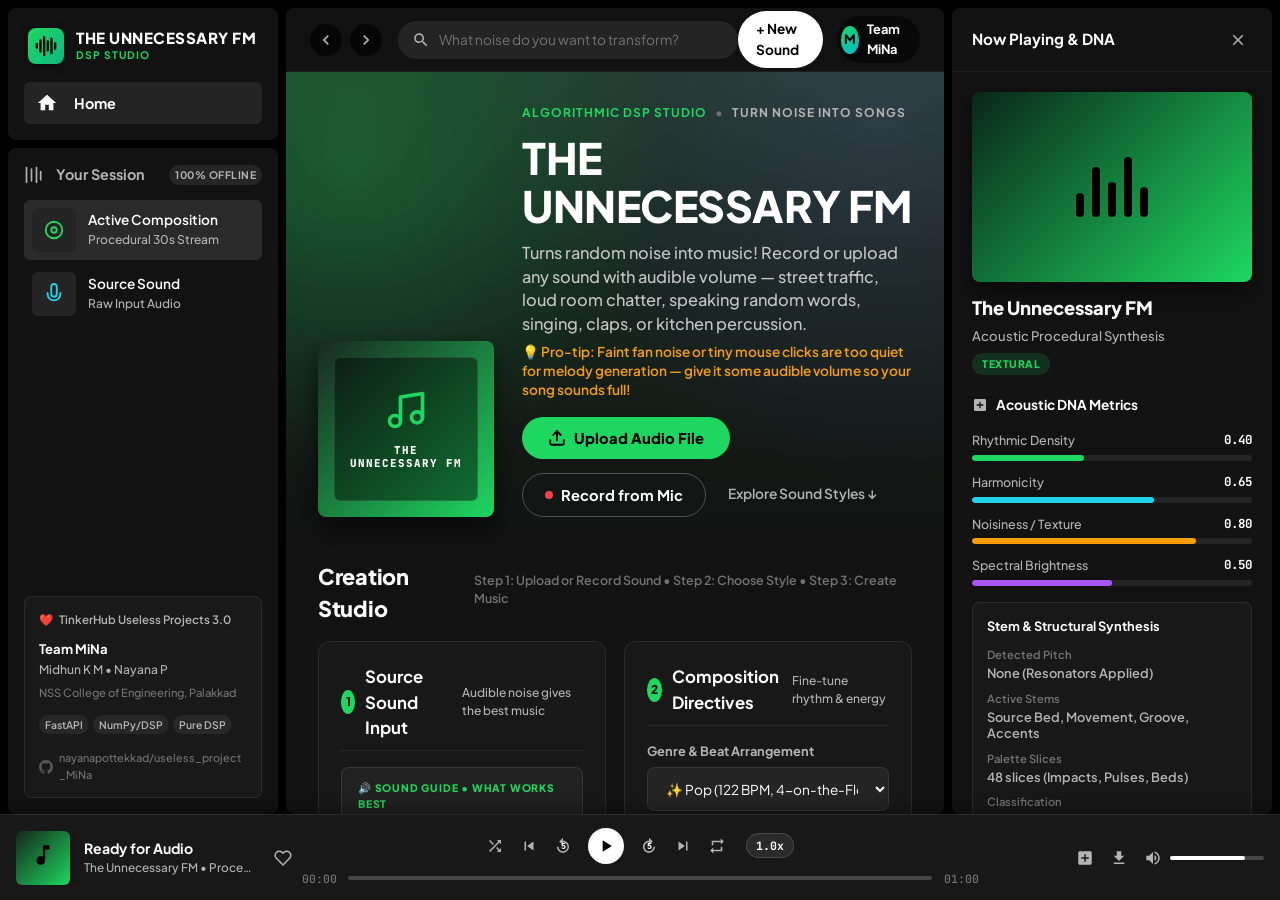
==== commit 27c61fb3: "fix: some slight ui changes to look better and enhance cyber visualizer Polish glassmorphism layout," ====
--- a/public/index.html
+++ b/public/index.html
@@ -8,6 +8,7 @@
   <meta name="description"
     content="Turns random noise into music. Record or upload, ta daa... your one minute music is ready! 100% algorithmic procedural audio synthesis. Team MiNa • TinkerHub Useless Projects 3.0">
   <meta name="api-base-url" content="">
+  <meta name="application-name" content="TheUnnecessaryFM">
   <link rel="preconnect" href="https://fonts.googleapis.com">
   <link rel="preconnect" href="https://fonts.gstatic.com" crossorigin>
   <link
@@ -77,7 +78,7 @@
             </div>
             <div class="lib-info">
               <span class="lib-title" id="libTrackTitle">Active Composition</span>
-              <span class="lib-desc" id="libTrackMeta">Procedural 60s Stream</span>
+              <span class="lib-desc" id="libTrackMeta">Procedural 30s Stream</span>
             </div>
           </div>
 
@@ -109,7 +110,13 @@
           <div class="credits-tags">
             <span class="pill-chip">FastAPI</span>
             <span class="pill-chip">NumPy/DSP</span>
-            <span class="pill-chip">Zero Neural AI</span>
+            <span class="pill-chip">Pure DSP</span>
+          </div>
+          <div class="credits-repo">
+            <a href="https://github.com/nayanapottekkad/useless_project_MiNa/" target="_blank" rel="noopener noreferrer" class="repo-link-sidebar">
+              <svg width="14" height="14" viewBox="0 0 24 24" fill="currentColor"><path d="M12 0C5.37 0 0 5.37 0 12c0 5.31 3.435 9.795 8.205 11.385.6.105.825-.255.825-.57 0-.285-.015-1.23-.015-2.235-3.015.555-3.795-.735-4.035-1.41-.135-.345-.72-1.41-1.23-1.695-.42-.225-1.02-.78-.015-.795.945-.015 1.62.87 1.845 1.23 1.08 1.815 2.805 1.305 3.495.99.105-.78.42-1.305.765-1.605-2.67-.3-5.46-1.335-5.46-5.925 0-1.305.465-2.385 1.23-3.225-.12-.3-.54-1.53.12-3.18 0 0 1.005-.315 3.3 1.23.96-.27 1.98-.405 3-.405s2.04.135 3 .405c2.295-1.56 3.3-1.23 3.3-1.23.66 1.65.24 2.88.12 3.18.765.84 1.23 1.905 1.23 3.225 0 4.605-2.805 5.625-5.475 5.925.435.375.81 1.095.81 2.22 0 1.605-.015 2.895-.015 3.3 0 .315.225.69.825.57A12.02 12.02 0 0024 12c0-6.63-5.37-12-12-12z"/></svg>
+              nayanapottekkad/useless_project_MiNa
+            </a>
           </div>
         </div>
       </div>
@@ -159,94 +166,43 @@
           <div class="hero-backdrop"></div>
           <div class="hero-content">
             <div class="hero-artwork">
-              <div class="vinyl-art">
-                <div class="vinyl-ring">
-                  <div class="vinyl-center">
-                    <svg viewBox="0 0 24 24" fill="currentColor">
-                      <path d="M12 3v10.55c-.59-.34-1.27-.55-2-.55-2.21 0-4 1.79-4 4s1.79 4 4 4 4-1.79 4-4V7h4V3h-6z"/>
-                    </svg>
-                  </div>
+              <div class="clean-hero-cover" title="The Unnecessary FM">
+                <div class="cover-inner">
+                  <svg viewBox="0 0 24 24" fill="none" stroke="currentColor" stroke-width="2" stroke-linecap="round" stroke-linejoin="round" class="hero-cover-icon">
+                    <path d="M9 18V5l12-2v13"></path>
+                    <circle cx="6" cy="18" r="3"></circle>
+                    <circle cx="18" cy="16" r="3"></circle>
+                  </svg>
+                  <span class="cover-brand">THE UNNECESSARY FM</span>
                 </div>
               </div>
             </div>
 
             <div class="hero-details">
+              <div class="hero-badge-row">
+                <span class="hero-type">ALGORITHMIC DSP STUDIO</span>
+                <span class="hero-separator">&bull;</span>
+                <span class="hero-tag">TURN NOISE INTO SONGS</span>
+              </div>
+
               <h1 class="hero-title">THE UNNECESSARY FM</h1>
 
               <p class="hero-tagline">
-                Turns random noise into music.. you record or upload, ta daa... your one minute music is ready!
+                Turns random noise into music! Record or upload any sound with audible volume — street traffic, loud room chatter, speaking random words, singing, claps, or kitchen percussion.
+                <span class="hero-subnote">💡 Pro-tip: Faint fan noise or tiny mouse clicks are too quiet for melody generation — give it some audible volume so your song sounds full!</span>
               </p>
 
-              <div class="hero-quote">
-                &ldquo;The world is full of perfectly ordinary noises, but for some reason, they aren't songs. We decided this was unacceptable. Unnecessary FM turns ordinary noises into songs. Because apparently, being a noise wasn't enough.&rdquo;
-              </div>
-            </div>
-          </div>
-        </section>
-
-        <!-- Quick Noise Inspiration & Genre Shelves -->
-        <section class="shelf-section" id="presetsShelf">
-          <div class="shelf-header">
-            <div class="shelf-title-group">
-              <h2 class="shelf-heading">Popular Noise Sources &amp; Genres</h2>
-              <p class="shelf-subheading">Select a sound style below to instantly preconfigure the procedural generator</p>
-            </div>
-          </div>
-
-          <div class="shelf-grid">
-            <div class="preset-card" data-genre="hiphop" data-energy="balanced">
-              <div class="preset-icon" style="background: linear-gradient(135deg, #e11d48, #be123c);">🎧</div>
-              <div class="preset-info">
-                <h3>Hip Hop</h3>
-                <p>Boom-bap, lo-fi chops &amp; swung rhythm</p>
-              </div>
-              <button type="button" class="btn-card-play" title="Select Hip Hop">
-                <svg viewBox="0 0 24 24" fill="currentColor"><polygon points="8 5 19 12 8 19 8 5"/></svg>
-              </button>
-            </div>
-
-            <div class="preset-card" data-genre="rap" data-energy="high">
-              <div class="preset-icon" style="background: linear-gradient(135deg, #f59e0b, #d97706);">🔥</div>
-              <div class="preset-info">
-                <h3>Rap / Trap</h3>
-                <p>808 sub-bass, rolling hats &amp; punchy claps</p>
-              </div>
-              <button type="button" class="btn-card-play" title="Select Rap / Trap">
-                <svg viewBox="0 0 24 24" fill="currentColor"><polygon points="8 5 19 12 8 19 8 5"/></svg>
-              </button>
-            </div>
-
-            <div class="preset-card" data-genre="pop" data-energy="high">
-              <div class="preset-icon" style="background: linear-gradient(135deg, #8b5cf6, #6d28d9);">✨</div>
-              <div class="preset-info">
-                <h3>Pop</h3>
-                <p>Punchy 4-on-the-floor, hooks &amp; disco pulse</p>
-              </div>
-              <button type="button" class="btn-card-play" title="Select Pop">
-                <svg viewBox="0 0 24 24" fill="currentColor"><polygon points="8 5 19 12 8 19 8 5"/></svg>
-              </button>
-            </div>
-
-            <div class="preset-card" data-genre="minimal" data-energy="low">
-              <div class="preset-icon" style="background: linear-gradient(135deg, #06b6d4, #0891b2);">🧩</div>
-              <div class="preset-info">
-                <h3>Minimal</h3>
-                <p>Atmospheric subtle 40-60% groove</p>
-              </div>
-              <button type="button" class="btn-card-play" title="Select Minimal">
-                <svg viewBox="0 0 24 24" fill="currentColor"><polygon points="8 5 19 12 8 19 8 5"/></svg>
-              </button>
-            </div>
-
-            <div class="preset-card" data-genre="none" data-energy="low">
-              <div class="preset-icon" style="background: linear-gradient(135deg, #10b981, #059669);">🌌</div>
-              <div class="preset-info">
-                <h3>Ambient Drone</h3>
-                <p>No drums, ethereal harmonic resonance</p>
-              </div>
-              <button type="button" class="btn-card-play" title="Select Ambient Drone">
-                <svg viewBox="0 0 24 24" fill="currentColor"><polygon points="8 5 19 12 8 19 8 5"/></svg>
-              </button>
+              <div class="hero-actions-row">
+                <button type="button" class="btn-hero-primary" id="btnHeroUpload">
+                  <svg viewBox="0 0 24 24" fill="none" stroke="currentColor" stroke-width="2.5" stroke-linecap="round" stroke-linejoin="round"><path d="M21 15v4a2 2 0 0 1-2 2H5a2 2 0 0 1-2-2v-4"/><polyline points="17 8 12 3 7 8"/><line x1="12" y1="3" x2="12" y2="15"/></svg>
+                  <span>Upload Audio File</span>
+                </button>
+                <button type="button" class="btn-hero-secondary" id="btnHeroRecord">
+                  <span class="record-dot-static"></span>
+                  <span>Record from Mic</span>
+                </button>
+                <a href="#presetsShelf" class="btn-hero-tertiary">Explore Sound Styles &darr;</a>
+              </div>
             </div>
           </div>
         </section>
@@ -255,7 +211,7 @@
         <section class="studio-section" id="studioSection">
           <div class="section-title-row">
             <h2>Creation Studio</h2>
-            <span class="step-indicator">Step 1: Feed Any Sound &bull; Step 2: Shape &bull; Step 3: Listen</span>
+            <span class="step-indicator">Step 1: Upload or Record Sound &bull; Step 2: Choose Style &bull; Step 3: Create Music</span>
           </div>
 
           <div class="studio-cards-row">
@@ -266,7 +222,15 @@
                   <span class="badge-num">1</span>
                   <h3>Source Sound Input</h3>
                 </div>
-                <span class="card-hint">Rain, fan, traffic, keyboard, keys, voice</span>
+                <span class="card-hint">Audible noise gives the best music</span>
+              </div>
+
+              <!-- Audio Input Quality & Volume Notice -->
+              <div class="audio-input-notice">
+                <div class="notice-badge">🔊 SOUND GUIDE &bull; WHAT WORKS BEST</div>
+                <p><strong>Make sure your audio is clearly audible!</strong> The procedural DSP engine extracts pitch, transients, and rhythm from your sound.
+                <br><strong>Great sounds:</strong> Street traffic, loud room chatter, speaking words aloud, singing, clapping, keys, banging pots.
+                <br><em>⚠️ Avoid faint static, silent rooms, faint fan hums, or quiet mouse clicks — if the sound is too low, the music won't have enough signal to build from!</em></p>
               </div>
 
               <!-- Drag & Drop Zone -->
@@ -281,7 +245,7 @@
                     </svg>
                   </div>
                   <p class="drop-prompt"><strong>Drag and drop audio file</strong> or <span class="highlight">browse</span></p>
-                  <span class="file-hint">WAV, MP3, OGG, WEBM, FLAC, M4A up to 50MB</span>
+                  <span class="file-hint">Works best with audible sounds (traffic, chatter, voice, percussion) &bull; WAV, MP3, FLAC, M4A up to 50MB</span>
                 </div>
 
                 <!-- File Info Pill (Shown when file is chosen) -->
@@ -309,7 +273,7 @@
                 <div class="mic-controls">
                   <button type="button" class="btn-pill-mic" id="btnRecord">
                     <span class="record-dot"></span>
-                    <span id="recordBtnText">Record Mic (5–60s)</span>
+                    <span id="recordBtnText">Record Mic (Speak, Clap, or Play Sound)</span>
                   </button>
                   <div class="rec-timer hidden" id="recTimer">
                     <span class="rec-pulse"></span>
@@ -317,6 +281,7 @@
                     <span class="rec-max">/ 01:00 MAX</span>
                   </div>
                 </div>
+                <span class="mic-guidance-hint">💡 Tip: Speak words aloud, sing, clap, or record ambient noise for 5–20s at audible volume</span>
                 <canvas id="liveMicCanvas" class="live-mic-canvas hidden" width="360" height="40"></canvas>
               </div>
             </div>
@@ -336,13 +301,14 @@
                   <label for="beatSelect">Genre &amp; Beat Arrangement</label>
                   <div class="select-wrapper">
                     <select id="beatSelect" class="spotify-select">
-                      <option value="hiphop" selected>🎧 Hip Hop (Boom-Bap, Lo-Fi &amp; Swung Chops)</option>
-                      <option value="rap">🔥 Rap / Trap (808 Sub-Bass, Rolling Hats &amp; Claps)</option>
-                      <option value="pop">✨ Pop (Punchy 4-on-the-Floor, Hooks &amp; Disco Pulse)</option>
-                      <option value="minimal">🧩 Minimal (Atmospheric 40-60% Groove)</option>
-                      <option value="rhythmic">🥁 Rhythmic Pulse (Driving Upbeat)</option>
-                      <option value="light_percussion">🎵 Light Percussion (Organic Foley)</option>
-                      <option value="none">🌌 No Drums (Ambient Harmonic Drone)</option>
+                      <option value="pop" selected>✨ Pop (122 BPM, 4-on-the-Floor, 16th Electro Bass, Foley Chops)</option>
+                      <option value="rap">🔥 Rap / Electro (104 BPM, French-Touch Resonant Sweeps, Funky Bass)</option>
+                      <option value="hiphop">🎧 Hip Hop (92 BPM, Swung MPC Boom-Bap, Lo-Fi Chops)</option>
+                      <option value="trap">⚡ Trap (138 BPM, Triplet Hats, Gliding 808s)</option>
+                      <option value="minimal">🧩 Minimal (126 BPM, Progressive House &amp; Garage Groove)</option>
+                      <option value="rhythmic">🥁 Rhythmic Pulse (120 BPM, Driving Acoustic Energy)</option>
+                      <option value="light_percussion">🎵 Light Percussion (Organic Foley &amp; Natural Textures)</option>
+                      <option value="none">🌌 Ambient (Cinematic Harmonic Drone, No Drums)</option>
                     </select>
                   </div>
                 </div>
@@ -371,20 +337,131 @@
                   </div>
                 </div>
 
+                <!-- Duration Toggle -->
+                <div class="form-group">
+                  <label>Output Duration <span class="hint">(default 30s)</span></label>
+                  <div class="duration-toggle-group" id="durationToggleGroup">
+                    <button type="button" class="btn-duration active" id="btnDur30" data-dur="30">
+                      <span class="dur-label">30s</span>
+                      <span class="dur-sub">Fast — recommended for hosted</span>
+                    </button>
+                    <button type="button" class="btn-duration" id="btnDur60" data-dur="60">
+                      <span class="dur-label">60s</span>
+                      <span class="dur-sub">Full-length track</span>
+                    </button>
+                  </div>
+                </div>
+
                 <!-- Generate CTA Button -->
                 <div class="generate-cta-wrap">
                   <button type="button" class="btn-spotify-generate" id="btnGenerate" disabled>
                     <svg viewBox="0 0 24 24" fill="currentColor" width="22" height="22">
                       <path d="M12 2C6.48 2 2 6.48 2 12s4.48 10 10 10 10-4.48 10-10S17.52 2 12 2zm-2 14.5v-9l6 4.5-6 4.5z"/>
                     </svg>
-                    <span>CREATE MUSIC (~60s)</span>
+                    <span id="generateBtnLabel">CREATE MUSIC (30s)</span>
                   </button>
                   <p class="generate-disclaimer">
                     <svg viewBox="0 0 24 24" fill="currentColor" width="14" height="14"><path d="M12 2C6.48 2 2 6.48 2 12s4.48 10 10 10 10-4.48 10-10S17.52 2 12 2zm1 15h-2v-6h2v6zm0-8h-2V7h2v2z"/></svg>
-                    3 independent candidates synthesized, harmonic-tuned &amp; ranked by DSP
+                    Your noise transformed into music — 100% procedural DSP
                   </p>
                 </div>
               </div>
+            </div>
+          </div>
+        </section>
+
+        <!-- Quick Noise Inspiration & Genre Shelves -->
+        <section class="shelf-section" id="presetsShelf">
+          <div class="shelf-header">
+            <div class="shelf-title-group">
+              <h2 class="shelf-heading">Popular Sound Styles &amp; Presets</h2>
+              <p class="shelf-subheading">Click any style below to quickly configure genre, tempo, and dynamics in the studio above</p>
+            </div>
+          </div>
+
+          <div class="shelf-grid">
+            <div class="preset-card featured-card" data-genre="pop" data-energy="high">
+              <div class="card-top-row">
+                <div class="preset-icon" style="background: linear-gradient(135deg, #8b5cf6, #ec4899);">✨</div>
+                <span class="card-badge">DEFAULT</span>
+              </div>
+              <div class="preset-info">
+                <h3>Pop</h3>
+                <p>122 BPM 4-on-the-floor, rolling 16th electro bass, pop claps &amp; syncopated foley chops</p>
+              </div>
+              <button type="button" class="btn-card-play" title="Select Pop">
+                <svg viewBox="0 0 24 24" fill="currentColor"><polygon points="8 5 19 12 8 19 8 5"/></svg>
+              </button>
+            </div>
+
+            <div class="preset-card" data-genre="rap" data-energy="high">
+              <div class="card-top-row">
+                <div class="preset-icon" style="background: linear-gradient(135deg, #f59e0b, #ef4444);">🔥</div>
+                <span class="card-badge">FRENCH TOUCH</span>
+              </div>
+              <div class="preset-info">
+                <h3>Rap / Electro</h3>
+                <p>104 BPM French-touch resonant filter sweeps, funky disco bass &amp; soulful chops</p>
+              </div>
+              <button type="button" class="btn-card-play" title="Select Rap / Electro">
+                <svg viewBox="0 0 24 24" fill="currentColor"><polygon points="8 5 19 12 8 19 8 5"/></svg>
+              </button>
+            </div>
+
+            <div class="preset-card" data-genre="hiphop" data-energy="balanced">
+              <div class="card-top-row">
+                <div class="preset-icon" style="background: linear-gradient(135deg, #e11d48, #be123c);">🎧</div>
+                <span class="card-badge">BOOM-BAP</span>
+              </div>
+              <div class="preset-info">
+                <h3>Hip Hop</h3>
+                <p>92 BPM swung boom-bap, vinyl warmth &amp; chill lo-fi chords</p>
+              </div>
+              <button type="button" class="btn-card-play" title="Select Hip Hop">
+                <svg viewBox="0 0 24 24" fill="currentColor"><polygon points="8 5 19 12 8 19 8 5"/></svg>
+              </button>
+            </div>
+
+            <div class="preset-card" data-genre="trap" data-energy="high">
+              <div class="card-top-row">
+                <div class="preset-icon" style="background: linear-gradient(135deg, #6366f1, #3b82f6);">⚡</div>
+                <span class="card-badge">808 SUB</span>
+              </div>
+              <div class="preset-info">
+                <h3>Trap</h3>
+                <p>138 BPM heavy pitch-bending 808s, triplet hats &amp; dark cinematic pads</p>
+              </div>
+              <button type="button" class="btn-card-play" title="Select Trap">
+                <svg viewBox="0 0 24 24" fill="currentColor"><polygon points="8 5 19 12 8 19 8 5"/></svg>
+              </button>
+            </div>
+
+            <div class="preset-card" data-genre="minimal" data-energy="low">
+              <div class="card-top-row">
+                <div class="preset-icon" style="background: linear-gradient(135deg, #06b6d4, #0891b2);">🧩</div>
+                <span class="card-badge">HOUSE</span>
+              </div>
+              <div class="preset-info">
+                <h3>Minimal</h3>
+                <p>126 BPM progressive house &amp; garage pulse, hypnotic syncopated groove</p>
+              </div>
+              <button type="button" class="btn-card-play" title="Select Minimal">
+                <svg viewBox="0 0 24 24" fill="currentColor"><polygon points="8 5 19 12 8 19 8 5"/></svg>
+              </button>
+            </div>
+
+            <div class="preset-card" data-genre="none" data-energy="low">
+              <div class="card-top-row">
+                <div class="preset-icon" style="background: linear-gradient(135deg, #10b981, #059669);">🌌</div>
+                <span class="card-badge">CINEMATIC</span>
+              </div>
+              <div class="preset-info">
+                <h3>Ambient Drone</h3>
+                <p>Ethereal evolving textures, harmonic drone beds &amp; zero drums</p>
+              </div>
+              <button type="button" class="btn-card-play" title="Select Ambient Drone">
+                <svg viewBox="0 0 24 24" fill="currentColor"><polygon points="8 5 19 12 8 19 8 5"/></svg>
+              </button>
             </div>
           </div>
         </section>
@@ -400,7 +477,7 @@
               </div>
             </div>
             <h3>Awaiting Sound Input</h3>
-            <p>Upload any ordinary noise or record through your mic. The procedural DSP engine will extract pitch, transients, and timbre to compose 3 unique 1-minute songs.</p>
+            <p>Upload any ordinary noise or record through your mic. The procedural DSP engine will extract pitch, transients, and timbre to compose a unique track from your sound.</p>
           </div>
 
           <!-- Processing State with Animated Loader -->
@@ -413,10 +490,26 @@
                 <span class="progress-percent" id="progressPercent">15%</span>
               </div>
               <h3 id="progressStage">Analyzing acoustic DNA &amp; spectral timbre...</h3>
-              <p class="processing-hint">Rendering resonant filter banks, granular clouds &amp; multi-track stems from your audio recording.</p>
+              <p class="processing-quote" id="processingQuote">"The world is full of perfectly ordinary noises, but for some reason, they aren't songs. We decided this was unacceptable."</p>
             </div>
             <div class="progress-bar-track">
               <div class="progress-bar-fill" id="progressBarFill"></div>
+            </div>
+
+            <!-- Authentic Project & Hosting Notice -->
+            <div class="hosting-note-card">
+              <div class="hosting-note-icon">💡</div>
+              <div class="hosting-note-body">
+                <strong>Pure Procedural Synthesis</strong>
+                <p>Turning ordinary noise into music requires real mathematical signal processing (FFT, resonant filters, transient segmentation). It may take a little time on free cloud tiers and that is completely normal!</p>
+                <div class="hosting-note-links">
+                  <span>Full 1-Minute Engine available in the original source:</span>
+                  <a href="https://github.com/nayanapottekkad/useless_project_MiNa" target="_blank" rel="noopener noreferrer" class="github-repo-link">
+                    <svg width="16" height="16" viewBox="0 0 24 24" fill="currentColor"><path d="M12 0C5.37 0 0 5.37 0 12c0 5.31 3.435 9.795 8.205 11.385.6.105.825-.255.825-.57 0-.285-.015-1.23-.015-2.235-3.015.555-3.795-.735-4.035-1.41-.135-.345-.72-1.41-1.23-1.695-.42-.225-1.02-.78-.015-.795.945-.015 1.62.87 1.845 1.23 1.08 1.815 2.805 1.305 3.495.99.105-.78.42-1.305.765-1.605-2.67-.3-5.46-1.335-5.46-5.925 0-1.305.465-2.385 1.23-3.225-.12-.3-.54-1.53.12-3.18 0 0 1.005-.315 3.3 1.23.96-.27 1.98-.405 3-.405s2.04.135 3 .405c2.295-1.56 3.3-1.23 3.3-1.23.66 1.65.24 2.88.12 3.18.765.84 1.23 1.905 1.23 3.225 0 4.605-2.805 5.625-5.475 5.925.435.375.81 1.095.81 2.22 0 1.605-.015 2.895-.015 3.3 0 .315.225.69.825.57A12.02 12.02 0 0024 12c0-6.63-5.37-12-12-12z"/></svg>
+                    nayanapottekkad/useless_project_MiNa
+                  </a>
+                </div>
+              </div>
             </div>
           </div>
 
@@ -473,9 +566,28 @@
                 <span class="meta-label">DSP SCORE</span>
                 <span class="meta-val score-green" id="metaScore">68.4 / 100</span>
               </div>
-              <div class="meta-card">
+              <div class="meta-card seed-card" title="Click to copy seed to clipboard">
                 <span class="meta-label">SEED</span>
-                <span class="meta-val code-font" id="metaSeed">49201948</span>
+                <span class="meta-val code-font" id="metaSeed" title="Click to copy seed">49201948</span>
+              </div>
+            </div>
+
+            <!-- A/B Synchronized Comparison Bar -->
+            <div class="ab-compare-bar" id="abCompareBar">
+              <div class="ab-status-group">
+                <span class="ab-badge">A/B INSTANT COMPARE</span>
+                <span class="ab-explanation">Toggle or blend between Raw Noise and Produced Track</span>
+              </div>
+              <div class="ab-controls-group">
+                <button type="button" class="btn-ab-switch" id="btnABSwitch" title="Toggle between Raw Noise [A] and Produced Track [B] (Shortcut: Spacebar)">
+                  <span class="ab-switch-indicator" id="abSwitchIndicator">Playing: [B] Produced Track</span>
+                  <span class="ab-hotkey-hint">[Space] to switch</span>
+                </button>
+                <div class="ab-balance-wrap" title="Blend Source Noise [A] and Produced Track [B]">
+                  <span class="balance-tag">Source [A]</span>
+                  <input type="range" id="abBalanceSlider" class="ab-balance-slider" min="0" max="100" value="100" step="1" title="0% = Raw Source Noise, 100% = Produced Track">
+                  <span class="balance-tag">Track [B]</span>
+                </div>
               </div>
             </div>
 
@@ -485,7 +597,7 @@
               <div class="waveform-card source-wave-card">
                 <div class="wf-header">
                   <div class="wf-info">
-                    <span class="wf-tag tag-src">SOURCE AUDIO</span>
+                    <span class="wf-tag tag-src">SOURCE AUDIO [A]</span>
                     <span class="wf-name" id="srcNameDisplay">source_sample.wav</span>
                   </div>
                   <span class="wf-time" id="srcTimeDisplay">00:00 / 00:00</span>
@@ -497,10 +609,21 @@
                 </div>
 
                 <div class="wf-actions">
-                  <button type="button" class="btn-wf-play" id="btnPlaySource">
-                    <span id="srcPlayIcon">&#9658;</span>
-                    <span id="srcPlayText">Play Source</span>
-                  </button>
+                  <div class="action-left">
+                    <button type="button" class="btn-wf-play" id="btnPlaySource">
+                      <span id="srcPlayIcon"><svg viewBox="0 0 24 24" fill="currentColor" width="13" height="13" style="display:block;"><polygon points="6 4 20 12 6 20 6 4"/></svg></span>
+                      <span id="srcPlayText">Play Source</span>
+                    </button>
+                    <button type="button" class="btn-wf-skip" id="btnSkipBackSource" title="Rewind 5s">
+                      <svg viewBox="0 0 24 24" fill="currentColor" width="13" height="13"><path d="M12 5V1L7 6l5 5V7c3.31 0 6 2.69 6 6s-2.69 6-6 6-6-2.69-6-6H4c0 4.42 3.58 8 8 8s8-3.58 8-8-3.58-8-8-8z"/></svg>
+                      -5s
+                    </button>
+                    <button type="button" class="btn-wf-skip" id="btnSkipFwdSource" title="Forward 5s">
+                      +5s
+                      <svg viewBox="0 0 24 24" fill="currentColor" width="13" height="13"><path d="M12 5V1l5 5-5 5V7c-3.31 0-6 2.69-6 6s2.69 6 6 6 6-2.69 6-6h2c0 4.42-3.58 8-8 8s-8-3.58-8-8 3.58-8 8-8z"/></svg>
+                    </button>
+                    <button type="button" class="btn-speed-badge" id="btnSpeedSource" title="Change Playback Speed">1.0x</button>
+                  </div>
                   <span class="wf-hint">Raw acoustic noise input</span>
                 </div>
               </div>
@@ -509,7 +632,7 @@
               <div class="waveform-card result-wave-card">
                 <div class="wf-header">
                   <div class="wf-info">
-                    <span class="wf-tag tag-res">TRANSFORMED COMPOSITION</span>
+                    <span class="wf-tag tag-res">TRANSFORMED COMPOSITION [B]</span>
                     <span class="wf-name" id="resFormDisplay">Intro &rarr; A &rarr; B &rarr; A &rarr; Outro</span>
                   </div>
                   <span class="wf-time" id="resTimeDisplay">00:00 / 01:00</span>
@@ -523,12 +646,20 @@
                 <div class="wf-actions main-res-actions">
                   <div class="action-left">
                     <button type="button" class="btn-wf-play-main" id="btnPlayResult">
-                      <span id="resPlayIcon">&#9658;</span>
+                      <span id="resPlayIcon"><svg viewBox="0 0 24 24" fill="currentColor" width="15" height="15" style="display:block;"><polygon points="6 4 20 12 6 20 6 4"/></svg></span>
                       <span id="resPlayText">Play Composition</span>
                     </button>
+                    <button type="button" class="btn-wf-skip" id="btnSkipBackResult" title="Rewind 5s">
+                      <svg viewBox="0 0 24 24" fill="currentColor" width="13" height="13"><path d="M12 5V1L7 6l5 5V7c3.31 0 6 2.69 6 6s-2.69 6-6 6-6-2.69-6-6H4c0 4.42 3.58 8 8 8s8-3.58 8-8-3.58-8-8-8z"/></svg>
+                      -5s
+                    </button>
+                    <button type="button" class="btn-wf-skip" id="btnSkipFwdResult" title="Forward 5s">
+                      +5s
+                      <svg viewBox="0 0 24 24" fill="currentColor" width="13" height="13"><path d="M12 5V1l5 5-5 5V7c-3.31 0-6 2.69-6 6s2.69 6 6 6 6-2.69 6-6h2c0 4.42-3.58 8-8 8s-8-3.58-8-8 3.58-8 8-8z"/></svg>
+                    </button>
                     <a id="btnDownload" class="btn-wf-download" download="unnecessaryfm_composition.wav" href="#" title="Download master uncompressed 16-bit 44.1kHz WAV">
-                      <svg viewBox="0 0 24 24" fill="currentColor" width="16" height="16"><path d="M19.35 10.04C18.67 6.59 15.64 4 12 4 9.11 4 6.6 5.64 5.35 8.04 2.34 8.36 0 10.91 0 14c0 3.31 2.69 6 6 6h13c2.76 0 5-2.24 5-5 0-2.64-2.05-4.78-4.65-4.96zM17 13l-5 5-5-5h3V9h4v4h3z"/></svg>
-                      Download Master WAV
+                      <svg viewBox="0 0 24 24" fill="currentColor" width="14" height="14" style="display:block;"><path d="M19.35 10.04C18.67 6.59 15.64 4 12 4 9.11 4 6.6 5.64 5.35 8.04 2.34 8.36 0 10.91 0 14c0 3.31 2.69 6 6 6h13c2.76 0 5-2.24 5-5 0-2.64-2.05-4.78-4.65-4.96zM17 13l-5 5-5-5h3V9h4v4h3z"/></svg>
+                      <span>Download WAV</span>
                     </a>
                   </div>
                   <span class="wf-hint">100% Algorithmic procedural transformation</span>
@@ -536,12 +667,73 @@
               </div>
             </div>
 
-            <!-- Action Bar: Variations & DNA Toggle -->
+            <!-- Sound Transformation & Stem Architecture -->
+            <div class="stem-architecture-card">
+              <div class="stem-card-header">
+                <div class="stem-title-group">
+                  <span class="stem-eyebrow">PURE DSP SIGNAL FLOW</span>
+                  <h3>How Your Noise Was Re-engineered Into Music</h3>
+                </div>
+                <span class="stem-pill-badge">100% Pure DSP Signal Processing</span>
+              </div>
+
+              <div class="stem-grid" id="stemGrid">
+                <div class="stem-item">
+                  <div class="stem-icon">🥁</div>
+                  <div class="stem-content">
+                    <span class="stem-name">Punchy Drums &amp; Turnarounds</span>
+                    <p class="stem-desc" id="stemDrumsDesc">Transient slices mapped with pitch-drop envelope into punchy kick, crackling snare &amp; 4th/8th bar fills.</p>
+                  </div>
+                </div>
+
+                <div class="stem-item">
+                  <div class="stem-icon">🎩</div>
+                  <div class="stem-content">
+                    <span class="stem-name">Source Hi-Hats</span>
+                    <p class="stem-desc" id="stemHatsDesc">High-pass spectral slices tailored into crisp 16th-note closed hats &amp; sizzling open hats.</p>
+                  </div>
+                </div>
+
+                <div class="stem-item">
+                  <div class="stem-icon">🎸</div>
+                  <div class="stem-content">
+                    <span class="stem-name">Karplus-Strong Plucked String</span>
+                    <p class="stem-desc" id="stemLeadDesc">Source audio micro-grains physically modeled into resonant plucked string lead hook with ping-pong delay.</p>
+                  </div>
+                </div>
+
+                <div class="stem-item">
+                  <div class="stem-icon">🎹</div>
+                  <div class="stem-content">
+                    <span class="stem-name">Resonant Chord Progression</span>
+                    <p class="stem-desc" id="stemChordsDesc">Dynamic 4-chord modal bandpass resonator bank sweeping across source background texture.</p>
+                  </div>
+                </div>
+
+                <div class="stem-item">
+                  <div class="stem-icon">🌊</div>
+                  <div class="stem-content">
+                    <span class="stem-name">Noise Risers &amp; Drops</span>
+                    <p class="stem-desc" id="stemFXDesc">Source continuous texture dynamically frequency-swept to build anticipation into climax drops.</p>
+                  </div>
+                </div>
+
+                <div class="stem-item">
+                  <div class="stem-icon">🔊</div>
+                  <div class="stem-content">
+                    <span class="stem-name">Harmonic Sub-Bass</span>
+                    <p class="stem-desc" id="stemBassDesc">Source low-end texturized with tuned sub-bass oscillation and warm tape saturation.</p>
+                  </div>
+                </div>
+              </div>
+            </div>
+
+            <!-- Action Bar: GitHub & DNA Toggle -->
             <div class="results-footer-bar">
-              <button type="button" class="btn-pill-secondary" id="btnRegenerateNew">
-                <svg viewBox="0 0 24 24" fill="currentColor" width="16" height="16"><path d="M17.65 6.35C16.2 4.9 14.21 4 12 4c-4.42 0-7.99 3.58-7.99 8s3.57 8 7.99 8c3.73 0 6.84-2.55 7.73-6h-2.08c-.82 2.33-3.04 4-5.65 4-3.31 0-6-2.69-6-6s2.69-6 6-6c1.66 0 3.14.69 4.22 1.78L13 11h7V4l-2.35 2.35z"/></svg>
-                Generate 3 New Variations from this Source
-              </button>
+              <a href="https://github.com/nayanapottekkad/useless_project_MiNa/" target="_blank" rel="noopener noreferrer" class="btn-pill-secondary btn-github-link">
+                <svg viewBox="0 0 24 24" fill="currentColor" width="16" height="16"><path d="M12 0C5.37 0 0 5.37 0 12c0 5.31 3.435 9.795 8.205 11.385.6.105.825-.255.825-.57 0-.285-.015-1.23-.015-2.235-3.015.555-3.795-.735-4.035-1.41-.135-.345-.72-1.41-1.23-1.695-.42-.225-1.02-.78-.015-.795.945-.015 1.62.87 1.845 1.23 1.08 1.815 2.805 1.305 3.495.99.105-.78.42-1.305.765-1.605-2.67-.3-5.46-1.335-5.46-5.925 0-1.305.465-2.385 1.23-3.225-.12-.3-.54-1.53.12-3.18 0 0 1.005-.315 3.3 1.23.96-.27 1.98-.405 3-.405s2.04.135 3 .405c2.295-1.56 3.3-1.23 3.3-1.23.66 1.65.24 2.88.12 3.18.765.84 1.23 1.905 1.23 3.225 0 4.605-2.805 5.625-5.475 5.925.435.375.81 1.095.81 2.22 0 1.605-.015 2.895-.015 3.3 0 .315.225.69.825.57A12.02 12.02 0 0024 12c0-6.63-5.37-12-12-12z"/></svg>
+                View Source on GitHub
+              </a>
 
               <button type="button" class="btn-pill-ghost" id="btnScrollToDNA">
                 View Acoustic DNA &amp; Stem Breakdown &rarr;
@@ -549,19 +741,6 @@
             </div>
           </div>
         </section>
-
-        <!-- Footer / Credits -->
-        <footer class="spotify-footer">
-          <div class="footer-left">
-            <p><strong>THE UNNECESSARY FM</strong> &bull; 100% Pure DSP Procedural Music Engine</p>
-            <p class="footer-sub">Zero Neural Networks &bull; Zero Cloud AI &bull; Runs 100% Offline</p>
-          </div>
-          <div class="footer-right">
-            <span>Made with ❤️ at TinkerHub Useless Projects 3.0</span>
-            <span class="footer-dot">&bull;</span>
-            <span>Team MiNa</span>
-          </div>
-        </footer>
 
       </div>
     </main>
@@ -713,10 +892,20 @@
           <svg viewBox="0 0 24 24" fill="currentColor"><path d="M6 6h2v12H6zm3.5 6l8.5 6V6z"/></svg>
         </button>
 
+        <button type="button" class="btn-player-ctrl btn-player-skip" id="playerBtnSkipBack" title="Rewind 5 Seconds" aria-label="Skip back 5 seconds">
+          <svg viewBox="0 0 24 24" fill="currentColor"><path d="M12 5V1L7 6l5 5V7c3.31 0 6 2.69 6 6s-2.69 6-6 6-6-2.69-6-6H4c0 4.42 3.58 8 8 8s8-3.58 8-8-3.58-8-8-8z"/></svg>
+          <span class="skip-num">5</span>
+        </button>
+
         <button type="button" class="btn-player-play" id="playerBtnPlay" title="Play / Pause" aria-label="Play">
           <svg id="playerPlaySvg" viewBox="0 0 24 24" fill="currentColor"><polygon points="8 5 19 12 8 19 8 5"/></svg>
         </button>
 
+        <button type="button" class="btn-player-ctrl btn-player-skip" id="playerBtnSkipFwd" title="Skip Forward 5 Seconds" aria-label="Skip forward 5 seconds">
+          <svg viewBox="0 0 24 24" fill="currentColor"><path d="M12 5V1l5 5-5 5V7c-3.31 0-6 2.69-6 6s2.69 6 6 6 6-2.69 6-6h2c0 4.42-3.58 8-8 8s-8-3.58-8-8 3.58-8 8-8z"/></svg>
+          <span class="skip-num">5</span>
+        </button>
+
         <button type="button" class="btn-player-ctrl" id="playerBtnNext" title="Next Candidate" aria-label="Next">
           <svg viewBox="0 0 24 24" fill="currentColor"><path d="M6 18l8.5-6L6 6v12zM16 6v12h2V6h-2z"/></svg>
         </button>
@@ -724,6 +913,8 @@
         <button type="button" class="btn-player-ctrl" id="playerBtnLoop" title="Loop Track" aria-label="Loop">
           <svg viewBox="0 0 24 24" fill="currentColor"><path d="M7 7h10v3l4-4-4-4v3H5v6h2V7zm10 10H7v-3l-4 4 4 4v-3h12v-6h-2v4z"/></svg>
         </button>
+
+        <button type="button" class="btn-speed-badge player-speed-badge" id="playerBtnSpeed" title="Playback Speed (Click to cycle 0.75x, 1x, 1.25x, 1.5x, 2x)">1.0x</button>
       </div>
 
       <div class="player-progress-row">
--- a/public/style.css
+++ b/public/style.css
@@ -1,2588 +1,3395 @@
-/* ==========================================================================
-   THE UNNECESSARY FM — SPOTIFY-INSPIRED MODERN AUDIO STUDIO DESIGN SYSTEM
-   Dark Immersive Theme • 3-Part Architecture • Persistent Bottom Player
-   Vibrant Spotify Green Accents • Polished Micro-Interactions • Seamless UX
-   ========================================================================== */
-
-/* --------------------------------------------------------------------------
-   0. DESIGN TOKENS & COLOR PALETTE
-   -------------------------------------------------------------------------- */
-:root {
-  /* Spotify Signature Dark Surfaces */
-  --bg-black: #000000;
-  --bg-base: #121212;
-  --bg-surface: #181818;
-  --bg-elevated: #242424;
-  --bg-highlight: #2a2a2a;
-  --bg-card-hover: #333333;
-
-  /* Glassmorphism & Translucency */
-  --glass-topbar: rgba(18, 18, 18, 0.85);
-  --glass-card: rgba(255, 255, 255, 0.04);
-  --border-subtle: rgba(255, 255, 255, 0.08);
-  --border-hover: rgba(255, 255, 255, 0.18);
-  --border-focus: #1ed760;
-
-  /* Typography Colors */
-  --text-white: #ffffff;
-  --text-subdued: #b3b3b3;
-  --text-muted: #727272;
-  --text-inverse: #000000;
-
-  /* Spotify Primary Accent */
-  --spotify-green: #1ed760;
-  --spotify-green-hover: #1fdf64;
-  --spotify-green-pressed: #169c46;
-  --spotify-green-glow: rgba(30, 215, 96, 0.35);
-
-  /* Secondary Accents */
-  --accent-cyan: #22d3ee;
-  --accent-amber: #f59e0b;
-  --accent-purple: #a855f7;
-  --accent-rose: #f43f5e;
-
-  /* Typography */
-  --font-sans: 'Plus Jakarta Sans', -apple-system, BlinkMacSystemFont, 'Segoe UI', Roboto, sans-serif;
-  --font-mono: 'JetBrains Mono', 'Fira Code', monospace;
-
-  /* Layout Dimensions */
-  --sidebar-width: 270px;
-  --right-panel-width: 320px;
-  --player-height: 86px;
-  --topbar-height: 64px;
-
-  /* Smooth Radii */
-  --radius-sm: 6px;
-  --radius-md: 8px;
-  --radius-lg: 12px;
-  --radius-xl: 16px;
-  --radius-2xl: 20px;
-  --radius-pill: 9999px;
-
-  /* Shadows */
-  --shadow-card: 0 8px 24px rgba(0, 0, 0, 0.5);
-  --shadow-floating: 0 16px 36px rgba(0, 0, 0, 0.75);
-  --shadow-glow: 0 0 24px var(--spotify-green-glow);
-
-  /* Transitions */
-  --transition-fast: 0.15s cubic-bezier(0.4, 0, 0.2, 1);
-  --transition-normal: 0.25s cubic-bezier(0.4, 0, 0.2, 1);
-  --transition-slow: 0.4s cubic-bezier(0.16, 1, 0.3, 1);
-}
-
-/* --------------------------------------------------------------------------
-   1. BASE RESET & ACCESSIBILITY
-   -------------------------------------------------------------------------- */
-*, *::before, *::after {
-  box-sizing: border-box;
-  margin: 0;
-  padding: 0;
-}
-
-html {
-  font-size: 16px;
-  color-scheme: dark;
-  -webkit-font-smoothing: antialiased;
-  -moz-osx-font-smoothing: grayscale;
-  scroll-behavior: smooth;
-}
-
-body {
-  background-color: var(--bg-black);
-  color: var(--text-white);
-  font-family: var(--font-sans);
-  font-weight: 500;
-  line-height: 1.5;
-  overflow: hidden; /* App shell scrolls inside main */
-  height: 100vh;
-  width: 100vw;
-  user-select: none;
-}
-
-/* Custom Sleek Dark Scrollbars */
-::-webkit-scrollbar {
-  width: 10px;
-  height: 10px;
-}
-
-::-webkit-scrollbar-track {
-  background: transparent;
-}
-
-::-webkit-scrollbar-thumb {
-  background: rgba(255, 255, 255, 0.18);
-  border-radius: var(--radius-pill);
-}
-
-::-webkit-scrollbar-thumb:hover {
-  background: rgba(255, 255, 255, 0.35);
-}
-
-.hidden {
-  display: none !important;
-}
-
-/* --------------------------------------------------------------------------
-   2. MAIN 3-PART SPOTIFY DESKTOP SHELL
-   -------------------------------------------------------------------------- */
-.spotify-shell {
-  display: grid;
-  grid-template-columns: var(--sidebar-width) 1fr var(--right-panel-width);
-  height: calc(100vh - var(--player-height));
-  width: 100vw;
-  padding: 8px 8px 0 8px;
-  gap: 8px;
-  background-color: var(--bg-black);
-  transition: grid-template-columns var(--transition-normal);
-}
-
-.spotify-shell.right-panel-closed {
-  grid-template-columns: var(--sidebar-width) 1fr 0px;
-}
-
-.spotify-shell.right-panel-closed .spotify-right-panel {
-  display: none;
-}
-
-/* --------------------------------------------------------------------------
-   3. LEFT SIDEBAR (Navigation & Library)
-   -------------------------------------------------------------------------- */
-.spotify-sidebar {
-  display: flex;
-  flex-direction: column;
-  gap: 8px;
-  height: 100%;
-  overflow: hidden;
-}
-
-.sidebar-top {
-  background-color: var(--bg-base);
-  border-radius: var(--radius-md);
-  padding: 20px 16px 16px 16px;
-  display: flex;
-  flex-direction: column;
-  gap: 18px;
-}
-
-.brand-logo {
-  display: flex;
-  align-items: center;
-  gap: 12px;
-  text-decoration: none;
-  color: var(--text-white);
-  padding: 0 4px;
-}
-
-.logo-icon-wrap {
-  width: 36px;
-  height: 36px;
-  border-radius: var(--radius-md);
-  background: linear-gradient(135deg, #1ed760, #10b981);
-  display: flex;
-  align-items: center;
-  justify-content: center;
-  color: #000000;
-  box-shadow: 0 4px 12px rgba(30, 215, 96, 0.3);
-  flex-shrink: 0;
-}
-
-.logo-icon-wrap svg {
-  width: 22px;
-  height: 22px;
-}
-
-.logo-text {
-  display: flex;
-  flex-direction: column;
-}
-
-.logo-name {
-  font-size: 0.95rem;
-  font-weight: 800;
-  letter-spacing: 0.5px;
-  color: var(--text-white);
-  line-height: 1.2;
-}
-
-.logo-badge {
-  font-size: 0.65rem;
-  font-weight: 700;
-  color: var(--spotify-green);
-  letter-spacing: 1px;
-}
-
-.nav-menu {
-  display: flex;
-  flex-direction: column;
-  gap: 4px;
-}
-
-.nav-item {
-  display: flex;
-  align-items: center;
-  gap: 16px;
-  width: 100%;
-  padding: 10px 12px;
-  border-radius: var(--radius-sm);
-  background: transparent;
-  border: none;
-  color: var(--text-subdued);
-  font-family: var(--font-sans);
-  font-size: 0.9rem;
-  font-weight: 700;
-  cursor: pointer;
-  transition: color var(--transition-fast), background-color var(--transition-fast);
-  text-align: left;
-}
-
-.nav-item:hover {
-  color: var(--text-white);
-}
-
-.nav-item.active {
-  color: var(--text-white);
-  background-color: var(--bg-elevated);
-}
-
-.nav-icon {
-  width: 22px;
-  height: 22px;
-  flex-shrink: 0;
-}
-
-/* Sidebar Library / Sessions */
-.sidebar-library {
-  flex: 1;
-  background-color: var(--bg-base);
-  border-radius: var(--radius-md);
-  padding: 16px;
-  display: flex;
-  flex-direction: column;
-  gap: 14px;
-  overflow-y: auto;
-}
-
-.library-header {
-  display: flex;
-  align-items: center;
-  justify-content: space-between;
-  color: var(--text-subdued);
-}
-
-.library-title {
-  display: flex;
-  align-items: center;
-  gap: 12px;
-  font-weight: 700;
-  font-size: 0.9rem;
-  color: var(--text-subdued);
-}
-
-.badge-offline {
-  font-size: 0.65rem;
-  font-weight: 700;
-  background-color: rgba(255, 255, 255, 0.08);
-  color: var(--text-subdued);
-  padding: 2px 6px;
-  border-radius: var(--radius-pill);
-  letter-spacing: 0.5px;
-}
-
-.library-list {
-  display: flex;
-  flex-direction: column;
-  gap: 4px;
-}
-
-.library-item {
-  display: flex;
-  align-items: center;
-  gap: 12px;
-  padding: 8px;
-  border-radius: var(--radius-sm);
-  cursor: pointer;
-  transition: background-color var(--transition-fast);
-}
-
-.library-item:hover {
-  background-color: var(--bg-elevated);
-}
-
-.library-item.active {
-  background-color: var(--bg-highlight);
-}
-
-.lib-art {
-  width: 44px;
-  height: 44px;
-  border-radius: var(--radius-sm);
-  background-color: var(--bg-elevated);
-  display: flex;
-  align-items: center;
-  justify-content: center;
-  color: var(--spotify-green);
-  flex-shrink: 0;
-}
-
-.lib-art.icon-mic {
-  color: var(--accent-cyan);
-}
-
-.lib-art svg {
-  width: 22px;
-  height: 22px;
-}
-
-.lib-info {
-  display: flex;
-  flex-direction: column;
-  overflow: hidden;
-}
-
-.lib-title {
-  font-size: 0.85rem;
-  font-weight: 600;
-  color: var(--text-white);
-  white-space: nowrap;
-  text-overflow: ellipsis;
-  overflow: hidden;
-}
-
-.lib-desc {
-  font-size: 0.75rem;
-  color: var(--text-subdued);
-  white-space: nowrap;
-  text-overflow: ellipsis;
-  overflow: hidden;
-}
-
-/* Sidebar Project Credits */
-.sidebar-credits {
-  margin-top: auto;
-  padding: 14px;
-  border-radius: var(--radius-md);
-  background-color: rgba(255, 255, 255, 0.03);
-  border: 1px solid var(--border-subtle);
-  display: flex;
-  flex-direction: column;
-  gap: 8px;
-}
-
-.credits-header {
-  display: flex;
-  align-items: center;
-  gap: 6px;
-  font-size: 0.72rem;
-  color: var(--text-subdued);
-  font-weight: 600;
-}
-
-.credits-team strong {
-  font-size: 0.82rem;
-  color: var(--text-white);
-}
-
-.credits-team p {
-  font-size: 0.75rem;
-  color: var(--text-subdued);
-  margin-top: 1px;
-}
-
-.credits-school {
-  font-size: 0.7rem;
-  color: var(--text-muted);
-}
-
-.credits-tags {
-  display: flex;
-  flex-wrap: wrap;
-  gap: 4px;
-  margin-top: 4px;
-}
-
-.pill-chip {
-  font-size: 0.65rem;
-  font-weight: 600;
-  background-color: rgba(255, 255, 255, 0.06);
-  color: var(--text-subdued);
-  padding: 2px 6px;
-  border-radius: var(--radius-pill);
-}
-
-/* --------------------------------------------------------------------------
-   4. MAIN VIEWPORT & STICKY TOPBAR
-   -------------------------------------------------------------------------- */
-.spotify-main {
-  background-color: var(--bg-base);
-  border-radius: var(--radius-md);
-  position: relative;
-  overflow: hidden;
-  display: flex;
-  flex-direction: column;
-  height: 100%;
-}
-
-.spotify-topbar {
-  position: sticky;
-  top: 0;
-  z-index: 50;
-  height: var(--topbar-height);
-  padding: 0 24px;
-  display: flex;
-  align-items: center;
-  justify-content: space-between;
-  background-color: var(--glass-topbar);
-  backdrop-filter: blur(24px);
-  -webkit-backdrop-filter: blur(24px);
-  border-bottom: 1px solid rgba(255, 255, 255, 0.05);
-  flex-shrink: 0;
-}
-
-.topbar-left {
-  display: flex;
-  align-items: center;
-  gap: 16px;
-}
-
-.history-controls {
-  display: flex;
-  gap: 8px;
-}
-
-.btn-circle-nav {
-  width: 32px;
-  height: 32px;
-  border-radius: 50%;
-  background-color: rgba(0, 0, 0, 0.65);
-  border: none;
-  color: var(--text-subdued);
-  display: flex;
-  align-items: center;
-  justify-content: center;
-  cursor: pointer;
-  transition: color var(--transition-fast), background-color var(--transition-fast);
-}
-
-.btn-circle-nav:hover {
-  color: var(--text-white);
-  background-color: rgba(0, 0, 0, 0.85);
-}
-
-.btn-circle-nav svg {
-  width: 20px;
-  height: 20px;
-}
-
-.search-box {
-  position: relative;
-  display: flex;
-  align-items: center;
-  width: 340px;
-}
-
-.search-icon {
-  position: absolute;
-  left: 14px;
-  width: 18px;
-  height: 18px;
-  color: var(--text-subdued);
-  pointer-events: none;
-}
-
-.search-box input {
-  width: 100%;
-  height: 38px;
-  border-radius: var(--radius-pill);
-  background-color: var(--bg-elevated);
-  border: 1px solid transparent;
-  color: var(--text-white);
-  font-family: var(--font-sans);
-  font-size: 0.85rem;
-  padding: 0 16px 0 40px;
-  outline: none;
-  transition: border-color var(--transition-fast), background-color var(--transition-fast);
-}
-
-.search-box input:hover {
-  background-color: var(--bg-highlight);
-  border-color: rgba(255, 255, 255, 0.15);
-}
-
-.search-box input:focus {
-  border-color: var(--text-white);
-  background-color: var(--bg-highlight);
-}
-
-.search-box input::placeholder {
-  color: var(--text-muted);
-}
-
-.topbar-right {
-  display: flex;
-  align-items: center;
-  gap: 14px;
-}
-
-.engine-status-pill {
-  display: flex;
-  align-items: center;
-  gap: 8px;
-  background-color: rgba(30, 215, 96, 0.1);
-  border: 1px solid rgba(30, 215, 96, 0.25);
-  padding: 5px 12px;
-  border-radius: var(--radius-pill);
-}
-
-.status-dot {
-  width: 8px;
-  height: 8px;
-  border-radius: 50%;
-  background-color: var(--spotify-green);
-  box-shadow: 0 0 8px var(--spotify-green);
-  animation: pulse-dot 2s infinite ease-in-out;
-}
-
-@keyframes pulse-dot {
-  0%, 100% { opacity: 1; transform: scale(1); }
-  50% { opacity: 0.4; transform: scale(0.85); }
-}
-
-.status-text {
-  font-size: 0.75rem;
-  font-weight: 700;
-  color: var(--spotify-green);
-  letter-spacing: 0.3px;
-}
-
-.btn-pill-primary {
-  display: inline-flex;
-  align-items: center;
-  justify-content: center;
-  gap: 6px;
-  background-color: var(--text-white);
-  color: var(--bg-black);
-  padding: 8px 18px;
-  border-radius: var(--radius-pill);
-  font-size: 0.85rem;
-  font-weight: 700;
-  text-decoration: none;
-  cursor: pointer;
-  border: none;
-  transition: transform var(--transition-fast), background-color var(--transition-fast);
-}
-
-.btn-pill-primary:hover {
-  transform: scale(1.04);
-  background-color: #f0f0f0;
-}
-
-.user-profile-badge {
-  display: flex;
-  align-items: center;
-  gap: 8px;
-  background-color: rgba(0, 0, 0, 0.5);
-  padding: 4px 10px 4px 4px;
-  border-radius: var(--radius-pill);
-  cursor: pointer;
-}
-
-.avatar-circle {
-  width: 28px;
-  height: 28px;
-  border-radius: 50%;
-  background: linear-gradient(135deg, #1ed760, #06b6d4);
-  color: #000;
-  display: flex;
-  align-items: center;
-  justify-content: center;
-  font-weight: 800;
-  font-size: 0.8rem;
-}
-
-.user-name {
-  font-size: 0.8rem;
-  font-weight: 700;
-  color: var(--text-white);
-}
-
-/* Scroll Container */
-.main-content-scroll {
-  flex: 1;
-  overflow-y: auto;
-  padding-bottom: 40px;
-}
-
-/* --------------------------------------------------------------------------
-   5. SPOTIFY HERO BANNER
-   -------------------------------------------------------------------------- */
-.spotify-hero {
-  position: relative;
-  padding: 32px 32px 28px 32px;
-  background: linear-gradient(180deg, #1e3a29 0%, #15241b 45%, var(--bg-base) 100%);
-  overflow: hidden;
-}
-
-.hero-backdrop {
-  position: absolute;
-  top: 0;
-  left: 0;
-  right: 0;
-  bottom: 0;
-  background: radial-gradient(circle at 10% 20%, rgba(30, 215, 96, 0.25), transparent 45%),
-              radial-gradient(circle at 90% 10%, rgba(139, 92, 246, 0.15), transparent 50%);
-  pointer-events: none;
-}
-
-.hero-content {
-  position: relative;
-  display: flex;
-  align-items: flex-end;
-  gap: 28px;
-  z-index: 2;
-}
-
-.hero-artwork {
-  flex-shrink: 0;
-}
-
-.vinyl-art {
-  width: 170px;
-  height: 170px;
-  border-radius: var(--radius-lg);
-  background: linear-gradient(135deg, #0d2116, #1ed760);
-  display: flex;
-  align-items: center;
-  justify-content: center;
-  box-shadow: 0 16px 36px rgba(0, 0, 0, 0.65), 0 0 30px rgba(30, 215, 96, 0.2);
-  transition: transform var(--transition-normal);
-}
-
-.vinyl-art:hover {
-  transform: scale(1.02);
-}
-
-.vinyl-ring {
-  width: 140px;
-  height: 140px;
-  border-radius: 50%;
-  background: radial-gradient(circle, #090909 30%, #141414 70%, #000 100%);
-  border: 2px solid rgba(255, 255, 255, 0.1);
-  display: flex;
-  align-items: center;
-  justify-content: center;
-}
-
-.vinyl-center {
-  width: 48px;
-  height: 48px;
-  border-radius: 50%;
-  background: var(--spotify-green);
-  color: #000000;
-  display: flex;
-  align-items: center;
-  justify-content: center;
-}
-
-.vinyl-center svg {
-  width: 24px;
-  height: 24px;
-}
-
-.hero-details {
-  display: flex;
-  flex-direction: column;
-  gap: 10px;
-  max-width: 820px;
-}
-
-.hero-badge-row {
-  display: flex;
-  align-items: center;
-  gap: 8px;
-  font-size: 0.75rem;
-  font-weight: 700;
-  letter-spacing: 1px;
-}
-
-.hero-type {
-  color: var(--spotify-green);
-}
-
-.hero-separator {
-  color: var(--text-muted);
-}
-
-.hero-tag {
-  color: var(--text-subdued);
-}
-
-.hero-title {
-  font-size: 2.8rem;
-  font-weight: 900;
-  letter-spacing: -1px;
-  line-height: 1.05;
-  color: var(--text-white);
-  text-shadow: 0 4px 16px rgba(0, 0, 0, 0.5);
-}
-
-.hero-tagline {
-  font-size: 1.05rem;
-  font-weight: 600;
-  color: #e5e5e5;
-  line-height: 1.4;
-}
-
-.hero-quote {
-  font-size: 0.85rem;
-  font-style: italic;
-  color: var(--text-subdued);
-  border-left: 2px solid var(--spotify-green);
-  padding-left: 12px;
-  margin: 2px 0 4px 0;
-}
-
-.hero-meta-row {
-  display: flex;
-  flex-wrap: wrap;
-  align-items: center;
-  gap: 8px;
-  font-size: 0.82rem;
-  color: var(--text-subdued);
-  margin-top: 4px;
-}
-
-.meta-highlight {
-  font-weight: 700;
-  color: var(--text-white);
-}
-
-.meta-dot {
-  color: var(--text-muted);
-}
-
-.accent-text {
-  color: var(--spotify-green);
-  font-weight: 700;
-}
-
-/* --------------------------------------------------------------------------
-   6. QUICK PRESET & NOISE DISCOVERY SHELVES
-   -------------------------------------------------------------------------- */
-.shelf-section {
-  padding: 24px 32px 12px 32px;
-}
-
-.shelf-header {
-  display: flex;
-  align-items: flex-end;
-  justify-content: space-between;
-  margin-bottom: 16px;
-}
-
-.shelf-heading {
-  font-size: 1.35rem;
-  font-weight: 800;
-  color: var(--text-white);
-  letter-spacing: -0.3px;
-}
-
-.shelf-subheading {
-  font-size: 0.82rem;
-  color: var(--text-subdued);
-  margin-top: 2px;
-}
-
-.shelf-grid {
-  display: grid;
-  grid-template-columns: repeat(auto-fill, minmax(180px, 1fr));
-  gap: 14px;
-}
-
-.preset-card {
-  position: relative;
-  background-color: var(--bg-surface);
-  border-radius: var(--radius-md);
-  padding: 14px;
-  cursor: pointer;
-  transition: background-color var(--transition-normal), transform var(--transition-fast);
-  display: flex;
-  flex-direction: column;
-  gap: 10px;
-}
-
-.preset-card:hover {
-  background-color: var(--bg-elevated);
-  transform: translateY(-2px);
-}
-
-.preset-icon {
-  width: 48px;
-  height: 48px;
-  border-radius: var(--radius-sm);
-  display: flex;
-  align-items: center;
-  justify-content: center;
-  font-size: 1.4rem;
-  box-shadow: 0 4px 12px rgba(0, 0, 0, 0.4);
-}
-
-.preset-info h3 {
-  font-size: 0.95rem;
-  font-weight: 700;
-  color: var(--text-white);
-}
-
-.preset-info p {
-  font-size: 0.75rem;
-  color: var(--text-subdued);
-  margin-top: 2px;
-  line-height: 1.3;
-}
-
-.btn-card-play {
-  position: absolute;
-  right: 12px;
-  bottom: 12px;
-  width: 40px;
-  height: 40px;
-  border-radius: 50%;
-  background-color: var(--spotify-green);
-  color: #000000;
-  border: none;
-  display: flex;
-  align-items: center;
-  justify-content: center;
-  cursor: pointer;
-  opacity: 0;
-  transform: translateY(8px);
-  transition: opacity var(--transition-normal), transform var(--transition-normal), background-color var(--transition-fast);
-  box-shadow: 0 8px 16px rgba(0, 0, 0, 0.5);
-}
-
-.preset-card:hover .btn-card-play {
-  opacity: 1;
-  transform: translateY(0);
-}
-
-.btn-card-play:hover {
-  background-color: var(--spotify-green-hover);
-  transform: scale(1.08) !important;
-}
-
-.btn-card-play svg {
-  width: 20px;
-  height: 20px;
-}
-
-/* --------------------------------------------------------------------------
-   7. STUDIO WORKSPACE: SOUND INPUT & DIRECTIVES
-   -------------------------------------------------------------------------- */
-.studio-section {
-  padding: 16px 32px 24px 32px;
-}
-
-.section-title-row {
-  display: flex;
-  align-items: baseline;
-  justify-content: space-between;
-  margin-bottom: 16px;
-}
-
-.section-title-row h2 {
-  font-size: 1.35rem;
-  font-weight: 800;
-  color: var(--text-white);
-  letter-spacing: -0.3px;
-}
-
-.step-indicator {
-  font-size: 0.78rem;
-  font-weight: 600;
-  color: var(--text-muted);
-}
-
-.studio-cards-row {
-  display: grid;
-  grid-template-columns: 1fr 1fr;
-  gap: 18px;
-}
-
-.studio-card {
-  background-color: var(--bg-surface);
-  border-radius: var(--radius-lg);
-  padding: 22px;
-  border: 1px solid var(--border-subtle);
-  display: flex;
-  flex-direction: column;
-  gap: 16px;
-  transition: border-color var(--transition-fast);
-}
-
-.studio-card:hover {
-  border-color: var(--border-hover);
-}
-
-.card-title-bar {
-  display: flex;
-  align-items: center;
-  justify-content: space-between;
-  padding-bottom: 10px;
-  border-bottom: 1px solid var(--border-subtle);
-}
-
-.title-with-num {
-  display: flex;
-  align-items: center;
-  gap: 10px;
-}
-
-.badge-num {
-  width: 24px;
-  height: 24px;
-  border-radius: 50%;
-  background-color: var(--spotify-green);
-  color: #000;
-  font-weight: 800;
-  font-size: 0.75rem;
-  display: flex;
-  align-items: center;
-  justify-content: center;
-}
-
-.title-with-num h3 {
-  font-size: 1.05rem;
-  font-weight: 700;
-  color: var(--text-white);
-}
-
-.card-hint {
-  font-size: 0.75rem;
-  color: var(--text-subdued);
-}
-
-/* Drag & Drop Zone */
-.drop-zone {
-  border: 2px dashed rgba(255, 255, 255, 0.15);
-  border-radius: var(--radius-md);
-  padding: 24px 16px;
-  text-align: center;
-  cursor: pointer;
-  background-color: rgba(255, 255, 255, 0.02);
-  transition: border-color var(--transition-fast), background-color var(--transition-fast);
-  position: relative;
-}
-
-.drop-zone:hover, .drop-zone.dragover {
-  border-color: var(--spotify-green);
-  background-color: rgba(30, 215, 96, 0.04);
-}
-
-.file-input-hidden {
-  display: none;
-}
-
-.upload-icon-circle {
-  width: 46px;
-  height: 46px;
-  border-radius: 50%;
-  background-color: var(--bg-elevated);
-  margin: 0 auto 10px auto;
-  display: flex;
-  align-items: center;
-  justify-content: center;
-  color: var(--spotify-green);
-  transition: transform var(--transition-fast);
-}
-
-.drop-zone:hover .upload-icon-circle {
-  transform: translateY(-2px);
-}
-
-.upload-icon-circle svg {
-  width: 22px;
-  height: 22px;
-}
-
-.drop-prompt {
-  font-size: 0.88rem;
-  color: var(--text-white);
-  margin-bottom: 4px;
-}
-
-.drop-prompt .highlight {
-  color: var(--spotify-green);
-  font-weight: 700;
-  text-decoration: underline;
-}
-
-.file-hint {
-  font-size: 0.72rem;
-  color: var(--text-muted);
-}
-
-/* Selected File Pill */
-.selected-file-pill {
-  display: flex;
-  align-items: center;
-  justify-content: space-between;
-  padding: 10px 14px;
-  background-color: var(--bg-elevated);
-  border-radius: var(--radius-md);
-  border: 1px solid rgba(30, 215, 96, 0.3);
-}
-
-.file-pill-left {
-  display: flex;
-  align-items: center;
-  gap: 12px;
-  overflow: hidden;
-}
-
-.pill-music-icon {
-  width: 32px;
-  height: 32px;
-  border-radius: var(--radius-sm);
-  background-color: rgba(30, 215, 96, 0.15);
-  color: var(--spotify-green);
-  display: flex;
-  align-items: center;
-  justify-content: center;
-  flex-shrink: 0;
-}
-
-.pill-music-icon svg {
-  width: 18px;
-  height: 18px;
-}
-
-.file-details {
-  display: flex;
-  flex-direction: column;
-  overflow: hidden;
-}
-
-.selected-name {
-  font-size: 0.85rem;
-  font-weight: 700;
-  color: var(--text-white);
-  white-space: nowrap;
-  text-overflow: ellipsis;
-  overflow: hidden;
-}
-
-.selected-size {
-  font-size: 0.72rem;
-  color: var(--text-subdued);
-}
-
-.btn-remove {
-  background: transparent;
-  border: none;
-  color: var(--text-subdued);
-  cursor: pointer;
-  padding: 4px;
-  border-radius: 50%;
-  display: flex;
-  align-items: center;
-  justify-content: center;
-  transition: color var(--transition-fast);
-}
-
-.btn-remove:hover {
-  color: #ff4d4d;
-}
-
-.btn-remove svg {
-  width: 18px;
-  height: 18px;
-}
-
-/* Microphone Capture */
-.mic-section {
-  display: flex;
-  flex-direction: column;
-  gap: 10px;
-}
-
-.mic-divider {
-  display: flex;
-  align-items: center;
-  text-align: center;
-  color: var(--text-muted);
-  font-size: 0.7rem;
-  font-weight: 700;
-  letter-spacing: 0.5px;
-}
-
-.mic-divider::before, .mic-divider::after {
-  content: '';
-  flex: 1;
-  border-bottom: 1px solid var(--border-subtle);
-}
-
-.mic-divider span {
-  padding: 0 10px;
-}
-
-.mic-controls {
-  display: flex;
-  align-items: center;
-  gap: 12px;
-}
-
-.btn-pill-mic {
-  display: inline-flex;
-  align-items: center;
-  gap: 8px;
-  padding: 10px 18px;
-  border-radius: var(--radius-pill);
-  background-color: var(--bg-elevated);
-  border: 1px solid var(--border-subtle);
-  color: var(--text-white);
-  font-family: var(--font-sans);
-  font-size: 0.85rem;
-  font-weight: 700;
-  cursor: pointer;
-  transition: all var(--transition-fast);
-}
-
-.btn-pill-mic:hover {
-  background-color: var(--bg-highlight);
-  border-color: var(--border-hover);
-}
-
-.btn-pill-mic.recording {
-  background-color: rgba(244, 63, 94, 0.2);
-  border-color: var(--accent-rose);
-  color: var(--accent-rose);
-}
-
-.record-dot {
-  width: 10px;
-  height: 10px;
-  border-radius: 50%;
-  background-color: var(--accent-rose);
-}
-
-.btn-pill-mic.recording .record-dot {
-  animation: pulse-dot 1s infinite;
-}
-
-.rec-timer {
-  display: flex;
-  align-items: center;
-  gap: 6px;
-  font-family: var(--font-mono);
-  font-size: 0.85rem;
-  color: var(--accent-rose);
-  font-weight: 600;
-}
-
-.rec-pulse {
-  width: 6px;
-  height: 6px;
-  border-radius: 50%;
-  background-color: var(--accent-rose);
-}
-
-.rec-max {
-  font-size: 0.7rem;
-  color: var(--text-muted);
-}
-
-.live-mic-canvas {
-  width: 100%;
-  height: 40px;
-  border-radius: var(--radius-sm);
-  background-color: rgba(0, 0, 0, 0.4);
-}
-
-/* Directives Form Elements */
-.directives-body {
-  display: flex;
-  flex-direction: column;
-  gap: 14px;
-}
-
-.form-group {
-  display: flex;
-  flex-direction: column;
-  gap: 6px;
-}
-
-.form-row {
-  display: flex;
-  gap: 12px;
-}
-
-.flex-1 {
-  flex: 1;
-}
-
-.form-group label {
-  font-size: 0.8rem;
-  font-weight: 700;
-  color: var(--text-subdued);
-}
-
-.label-with-action {
-  display: flex;
-  align-items: center;
-  justify-content: space-between;
-}
-
-.label-with-action .hint {
-  font-weight: 400;
-  color: var(--text-muted);
-  font-size: 0.75rem;
-}
-
-.btn-text-action {
-  background: transparent;
-  border: none;
-  color: var(--spotify-green);
-  font-family: var(--font-sans);
-  font-size: 0.75rem;
-  font-weight: 700;
-  cursor: pointer;
-  display: flex;
-  align-items: center;
-  gap: 4px;
-}
-
-.btn-text-action:hover {
-  text-decoration: underline;
-}
-
-.select-wrapper {
-  position: relative;
-}
-
-.spotify-select, .spotify-input {
-  width: 100%;
-  height: 44px;
-  border-radius: var(--radius-md);
-  background-color: var(--bg-elevated);
-  border: 1px solid var(--border-subtle);
-  color: var(--text-white);
-  font-family: var(--font-sans);
-  font-size: 0.85rem;
-  padding: 0 14px;
-  outline: none;
-  transition: border-color var(--transition-fast), background-color var(--transition-fast);
-}
-
-.spotify-select {
-  cursor: pointer;
-}
-
-.spotify-select:hover, .spotify-input:hover {
-  background-color: var(--bg-highlight);
-  border-color: var(--border-hover);
-}
-
-.spotify-select:focus, .spotify-input:focus {
-  border-color: var(--spotify-green);
-  background-color: var(--bg-highlight);
-}
-
-.spotify-input::placeholder {
-  color: var(--text-muted);
-}
-
-/* Big Spotify Generate Button */
-.generate-cta-wrap {
-  display: flex;
-  flex-direction: column;
-  gap: 8px;
-  margin-top: 4px;
-}
-
-.btn-spotify-generate {
-  width: 100%;
-  height: 52px;
-  border-radius: var(--radius-pill);
-  background-color: var(--spotify-green);
-  color: #000000;
-  border: none;
-  font-family: var(--font-sans);
-  font-size: 0.95rem;
-  font-weight: 800;
-  letter-spacing: 0.5px;
-  display: flex;
-  align-items: center;
-  justify-content: center;
-  gap: 10px;
-  cursor: pointer;
-  box-shadow: 0 8px 24px rgba(30, 215, 96, 0.35);
-  transition: transform var(--transition-fast), background-color var(--transition-fast), box-shadow var(--transition-fast);
-}
-
-.btn-spotify-generate:hover:not(:disabled) {
-  transform: scale(1.02);
-  background-color: var(--spotify-green-hover);
-  box-shadow: 0 12px 28px rgba(30, 215, 96, 0.5);
-}
-
-.btn-spotify-generate:disabled {
-  opacity: 0.4;
-  cursor: not-allowed;
-  box-shadow: none;
-  background-color: rgba(255, 255, 255, 0.2);
-  color: var(--text-muted);
-}
-
-.generate-disclaimer {
-  display: flex;
-  align-items: center;
-  justify-content: center;
-  gap: 6px;
-  font-size: 0.74rem;
-  color: var(--text-muted);
-  text-align: center;
-}
-
-/* --------------------------------------------------------------------------
-   8. RESULTS & COMPOSITION DISPLAY
-   -------------------------------------------------------------------------- */
-.results-section {
-  padding: 8px 32px 28px 32px;
-}
-
-/* Empty State */
-.empty-state {
-  background-color: var(--bg-surface);
-  border-radius: var(--radius-lg);
-  border: 1px dashed var(--border-subtle);
-  padding: 48px 32px;
-  text-align: center;
-  display: flex;
-  flex-direction: column;
-  align-items: center;
-  gap: 12px;
-}
-
-.empty-sound-bars {
-  display: flex;
-  align-items: flex-end;
-  gap: 5px;
-  height: 48px;
-  margin-bottom: 8px;
-}
-
-.empty-sound-bars span {
-  width: 6px;
-  background-color: rgba(255, 255, 255, 0.15);
-  border-radius: var(--radius-pill);
-}
-
-.empty-sound-bars span:nth-child(1) { height: 18px; }
-.empty-sound-bars span:nth-child(2) { height: 32px; }
-.empty-sound-bars span:nth-child(3) { height: 24px; }
-.empty-sound-bars span:nth-child(4) { height: 42px; }
-.empty-sound-bars span:nth-child(5) { height: 48px; background-color: var(--spotify-green); }
-.empty-sound-bars span:nth-child(6) { height: 36px; }
-.empty-sound-bars span:nth-child(7) { height: 28px; }
-.empty-sound-bars span:nth-child(8) { height: 38px; }
-.empty-sound-bars span:nth-child(9) { height: 20px; }
-
-.empty-state h3 {
-  font-size: 1.15rem;
-  font-weight: 700;
-  color: var(--text-white);
-}
-
-.empty-state p {
-  font-size: 0.85rem;
-  color: var(--text-subdued);
-  max-width: 500px;
-  line-height: 1.5;
-}
-
-/* Processing State */
-.processing-state {
-  background-color: var(--bg-surface);
-  border-radius: var(--radius-lg);
-  border: 1px solid rgba(30, 215, 96, 0.25);
-  padding: 40px 32px;
-  display: flex;
-  flex-direction: column;
-  align-items: center;
-  text-align: center;
-  gap: 18px;
-  box-shadow: 0 12px 32px rgba(0, 0, 0, 0.4);
-}
-
-.equalizer-spinner {
-  display: flex;
-  align-items: flex-end;
-  gap: 6px;
-  height: 44px;
-}
-
-.equalizer-spinner span {
-  width: 8px;
-  background-color: var(--spotify-green);
-  border-radius: var(--radius-pill);
-  animation: eq-bounce 1.2s infinite ease-in-out;
-}
-
-.equalizer-spinner span:nth-child(1) { animation-delay: 0.1s; }
-.equalizer-spinner span:nth-child(2) { animation-delay: 0.2s; }
-.equalizer-spinner span:nth-child(3) { animation-delay: 0.3s; }
-.equalizer-spinner span:nth-child(4) { animation-delay: 0.4s; }
-.equalizer-spinner span:nth-child(5) { animation-delay: 0.5s; }
-
-@keyframes eq-bounce {
-  0%, 100% { height: 10px; }
-  50% { height: 40px; }
-}
-
-.progress-badge {
-  display: inline-block;
-  background-color: rgba(30, 215, 96, 0.15);
-  color: var(--spotify-green);
-  font-family: var(--font-mono);
-  font-weight: 700;
-  font-size: 0.85rem;
-  padding: 4px 12px;
-  border-radius: var(--radius-pill);
-  margin-bottom: 6px;
-}
-
-.processing-text-group h3 {
-  font-size: 1.15rem;
-  font-weight: 700;
-  color: var(--text-white);
-  margin-bottom: 4px;
-}
-
-.processing-hint {
-  font-size: 0.82rem;
-  color: var(--text-subdued);
-  max-width: 520px;
-}
-
-.progress-bar-track {
-  width: 100%;
-  max-width: 480px;
-  height: 6px;
-  background-color: rgba(255, 255, 255, 0.1);
-  border-radius: var(--radius-pill);
-  overflow: hidden;
-  margin-top: 4px;
-}
-
-.progress-bar-fill {
-  height: 100%;
-  width: 15%;
-  background: linear-gradient(90deg, #10b981, #1ed760);
-  border-radius: var(--radius-pill);
-  transition: width 0.3s ease;
-}
-
-/* Results Display */
-.results-display {
-  display: flex;
-  flex-direction: column;
-  gap: 18px;
-}
-
-.results-header-bar {
-  display: flex;
-  align-items: center;
-  justify-content: space-between;
-  flex-wrap: wrap;
-  gap: 14px;
-}
-
-.res-eyebrow {
-  font-size: 0.72rem;
-  font-weight: 800;
-  color: var(--spotify-green);
-  letter-spacing: 1px;
-}
-
-.res-title-group h2 {
-  font-size: 1.35rem;
-  font-weight: 800;
-  color: var(--text-white);
-}
-
-.candidate-tabs {
-  display: flex;
-  gap: 8px;
-  background-color: var(--bg-surface);
-  padding: 4px;
-  border-radius: var(--radius-pill);
-  border: 1px solid var(--border-subtle);
-}
-
-.cand-tab {
-  display: inline-flex;
-  align-items: center;
-  gap: 6px;
-  padding: 8px 16px;
-  border-radius: var(--radius-pill);
-  background: transparent;
-  border: none;
-  color: var(--text-subdued);
-  font-family: var(--font-sans);
-  font-size: 0.85rem;
-  font-weight: 700;
-  cursor: pointer;
-  transition: all var(--transition-fast);
-}
-
-.cand-tab:hover {
-  color: var(--text-white);
-}
-
-.cand-tab.active {
-  background-color: var(--bg-elevated);
-  color: var(--text-white);
-  box-shadow: 0 2px 8px rgba(0, 0, 0, 0.4);
-}
-
-.tag-winner {
-  font-size: 0.62rem;
-  font-weight: 800;
-  background-color: var(--spotify-green);
-  color: #000;
-  padding: 1px 6px;
-  border-radius: var(--radius-pill);
-  letter-spacing: 0.5px;
-}
-
-/* Candidate Meta Cards */
-.composition-meta-banner {
-  display: grid;
-  grid-template-columns: repeat(auto-fit, minmax(110px, 1fr));
-  gap: 10px;
-}
-
-.meta-card {
-  background-color: var(--bg-surface);
-  border-radius: var(--radius-md);
-  padding: 12px;
-  border: 1px solid var(--border-subtle);
-  display: flex;
-  flex-direction: column;
-  gap: 3px;
-}
-
-.meta-label {
-  font-size: 0.65rem;
-  font-weight: 700;
-  color: var(--text-muted);
-  letter-spacing: 0.5px;
-}
-
-.meta-val {
-  font-size: 0.95rem;
-  font-weight: 700;
-  color: var(--text-white);
-}
-
-.meta-val.highlight {
-  color: var(--text-white);
-}
-
-.score-green {
-  color: var(--spotify-green);
-}
-
-.code-font {
-  font-family: var(--font-mono);
-  font-size: 0.8rem;
-}
-
-/* Waveforms Grid */
-.waveforms-grid {
-  display: flex;
-  flex-direction: column;
-  gap: 14px;
-}
-
-.waveform-card {
-  background-color: var(--bg-surface);
-  border-radius: var(--radius-lg);
-  border: 1px solid var(--border-subtle);
-  padding: 18px 22px;
-  display: flex;
-  flex-direction: column;
-  gap: 12px;
-}
-
-.wf-header {
-  display: flex;
-  align-items: center;
-  justify-content: space-between;
-}
-
-.wf-info {
-  display: flex;
-  align-items: center;
-  gap: 10px;
-}
-
-.wf-tag {
-  font-size: 0.68rem;
-  font-weight: 800;
-  padding: 3px 8px;
-  border-radius: var(--radius-pill);
-  letter-spacing: 0.5px;
-}
-
-.tag-src {
-  background-color: rgba(34, 211, 238, 0.15);
-  color: var(--accent-cyan);
-}
-
-.tag-res {
-  background-color: rgba(30, 215, 96, 0.15);
-  color: var(--spotify-green);
-}
-
-.wf-name {
-  font-size: 0.88rem;
-  font-weight: 700;
-  color: var(--text-white);
-}
-
-.wf-time {
-  font-family: var(--font-mono);
-  font-size: 0.8rem;
-  color: var(--text-subdued);
-}
-
-.wf-canvas-wrapper {
-  position: relative;
-  width: 100%;
-  border-radius: var(--radius-sm);
-  background-color: rgba(0, 0, 0, 0.45);
-  cursor: pointer;
-  overflow: hidden;
-}
-
-.wf-canvas-wrapper canvas {
-  width: 100%;
-  display: block;
-}
-
-.playhead {
-  position: absolute;
-  top: 0;
-  bottom: 0;
-  left: 0%;
-  width: 2px;
-  background-color: var(--spotify-green);
-  box-shadow: 0 0 8px var(--spotify-green);
-  pointer-events: none;
-  transition: transform 0.05s linear;
-}
-
-.wf-actions {
-  display: flex;
-  align-items: center;
-  justify-content: space-between;
-}
-
-.btn-wf-play {
-  display: inline-flex;
-  align-items: center;
-  gap: 8px;
-  padding: 8px 16px;
-  border-radius: var(--radius-pill);
-  background-color: var(--bg-elevated);
-  border: 1px solid var(--border-subtle);
-  color: var(--text-white);
-  font-family: var(--font-sans);
-  font-size: 0.82rem;
-  font-weight: 700;
-  cursor: pointer;
-  transition: all var(--transition-fast);
-}
-
-.btn-wf-play:hover {
-  background-color: var(--bg-highlight);
-  color: var(--spotify-green);
-}
-
-.main-res-actions {
-  display: flex;
-  align-items: center;
-  justify-content: space-between;
-}
-
-.action-left {
-  display: flex;
-  align-items: center;
-  gap: 12px;
-}
-
-.btn-wf-play-main {
-  display: inline-flex;
-  align-items: center;
-  gap: 8px;
-  padding: 10px 22px;
-  border-radius: var(--radius-pill);
-  background-color: var(--spotify-green);
-  border: none;
-  color: #000;
-  font-family: var(--font-sans);
-  font-size: 0.9rem;
-  font-weight: 800;
-  cursor: pointer;
-  box-shadow: 0 4px 14px rgba(30, 215, 96, 0.3);
-  transition: all var(--transition-fast);
-}
-
-.btn-wf-play-main:hover {
-  background-color: var(--spotify-green-hover);
-  transform: scale(1.03);
-}
-
-.btn-wf-download {
-  display: inline-flex;
-  align-items: center;
-  gap: 6px;
-  padding: 10px 18px;
-  border-radius: var(--radius-pill);
-  background-color: var(--bg-elevated);
-  border: 1px solid var(--border-subtle);
-  color: var(--text-white);
-  text-decoration: none;
-  font-size: 0.82rem;
-  font-weight: 700;
-  transition: all var(--transition-fast);
-}
-
-.btn-wf-download:hover {
-  background-color: var(--bg-highlight);
-  border-color: var(--border-hover);
-}
-
-.wf-hint {
-  font-size: 0.75rem;
-  color: var(--text-muted);
-}
-
-/* Results Footer Bar */
-.results-footer-bar {
-  display: flex;
-  align-items: center;
-  justify-content: space-between;
-  flex-wrap: wrap;
-  gap: 12px;
-  padding-top: 4px;
-}
-
-.btn-pill-secondary {
-  display: inline-flex;
-  align-items: center;
-  gap: 8px;
-  padding: 10px 20px;
-  border-radius: var(--radius-pill);
-  background-color: transparent;
-  border: 1px solid var(--border-hover);
-  color: var(--text-white);
-  font-family: var(--font-sans);
-  font-size: 0.85rem;
-  font-weight: 700;
-  cursor: pointer;
-  transition: all var(--transition-fast);
-}
-
-.btn-pill-secondary:hover {
-  background-color: var(--bg-elevated);
-  border-color: var(--text-white);
-}
-
-.btn-pill-ghost {
-  background: transparent;
-  border: none;
-  color: var(--spotify-green);
-  font-family: var(--font-sans);
-  font-size: 0.85rem;
-  font-weight: 700;
-  cursor: pointer;
-  transition: color var(--transition-fast);
-}
-
-.btn-pill-ghost:hover {
-  text-decoration: underline;
-}
-
-/* Footer Credits */
-.spotify-footer {
-  margin: 32px 32px 0 32px;
-  padding: 24px 0;
-  border-top: 1px solid var(--border-subtle);
-  display: flex;
-  align-items: center;
-  justify-content: space-between;
-  flex-wrap: wrap;
-  gap: 12px;
-  font-size: 0.8rem;
-  color: var(--text-subdued);
-}
-
-.footer-sub {
-  font-size: 0.72rem;
-  color: var(--text-muted);
-  margin-top: 2px;
-}
-
-.footer-right {
-  display: flex;
-  align-items: center;
-  gap: 8px;
-}
-
-.footer-dot {
-  color: var(--text-muted);
-}
-
-/* --------------------------------------------------------------------------
-   9. RIGHT CONTEXTUAL PANEL (Now Playing & Acoustic DNA)
-   -------------------------------------------------------------------------- */
-.spotify-right-panel {
-  background-color: var(--bg-base);
-  border-radius: var(--radius-md);
-  height: 100%;
-  display: flex;
-  flex-direction: column;
-  overflow: hidden;
-}
-
-.right-panel-header {
-  height: var(--topbar-height);
-  padding: 0 20px;
-  display: flex;
-  align-items: center;
-  justify-content: space-between;
-  border-bottom: 1px solid rgba(255, 255, 255, 0.05);
-  flex-shrink: 0;
-}
-
-.right-panel-header h3 {
-  font-size: 0.95rem;
-  font-weight: 700;
-  color: var(--text-white);
-}
-
-.btn-circle-close {
-  width: 28px;
-  height: 28px;
-  border-radius: 50%;
-  background: transparent;
-  border: none;
-  color: var(--text-subdued);
-  display: flex;
-  align-items: center;
-  justify-content: center;
-  cursor: pointer;
-  transition: color var(--transition-fast);
-}
-
-.btn-circle-close:hover {
-  color: var(--text-white);
-}
-
-.btn-circle-close svg {
-  width: 18px;
-  height: 18px;
-}
-
-.right-panel-scroll {
-  flex: 1;
-  overflow-y: auto;
-  padding: 20px;
-  display: flex;
-  flex-direction: column;
-  gap: 20px;
-}
-
-/* Now Playing Card */
-.now-playing-card {
-  display: flex;
-  flex-direction: column;
-  gap: 12px;
-}
-
-.now-playing-art {
-  width: 100%;
-  height: 190px;
-  border-radius: var(--radius-md);
-  background: linear-gradient(135deg, #092618, #1ed760);
-  display: flex;
-  align-items: center;
-  justify-content: center;
-  box-shadow: 0 10px 24px rgba(0, 0, 0, 0.5);
-}
-
-.art-visual-waves {
-  display: flex;
-  align-items: flex-end;
-  gap: 8px;
-  height: 60px;
-}
-
-.v-bar {
-  width: 8px;
-  background-color: #000;
-  border-radius: var(--radius-pill);
-}
-
-.v-bar:nth-child(1) { height: 24px; }
-.v-bar:nth-child(2) { height: 50px; }
-.v-bar:nth-child(3) { height: 35px; }
-.v-bar:nth-child(4) { height: 60px; }
-.v-bar:nth-child(5) { height: 30px; }
-
-.now-playing-info {
-  display: flex;
-  flex-direction: column;
-  gap: 4px;
-}
-
-.now-playing-info h4 {
-  font-size: 1.15rem;
-  font-weight: 800;
-  color: var(--text-white);
-}
-
-.now-playing-info p {
-  font-size: 0.82rem;
-  color: var(--text-subdued);
-}
-
-.category-pill {
-  align-self: flex-start;
-  margin-top: 4px;
-  font-size: 0.65rem;
-  font-weight: 800;
-  background-color: rgba(30, 215, 96, 0.15);
-  color: var(--spotify-green);
-  padding: 3px 10px;
-  border-radius: var(--radius-pill);
-  letter-spacing: 0.5px;
-}
-
-/* DNA Metrics */
-.dna-panel {
-  display: flex;
-  flex-direction: column;
-  gap: 16px;
-}
-
-.dna-section-title {
-  display: flex;
-  align-items: center;
-  gap: 8px;
-  color: var(--text-subdued);
-}
-
-.dna-section-title h4 {
-  font-size: 0.85rem;
-  font-weight: 700;
-  color: var(--text-white);
-}
-
-.dna-meters {
-  display: flex;
-  flex-direction: column;
-  gap: 12px;
-}
-
-.meter-row {
-  display: flex;
-  flex-direction: column;
-  gap: 5px;
-}
-
-.m-head {
-  display: flex;
-  align-items: center;
-  justify-content: space-between;
-  font-size: 0.78rem;
-}
-
-.m-label {
-  color: var(--text-subdued);
-}
-
-.m-val {
-  font-family: var(--font-mono);
-  font-weight: 700;
-  color: var(--text-white);
-}
-
-.meter-bar {
-  height: 6px;
-  background-color: var(--bg-elevated);
-  border-radius: var(--radius-pill);
-  overflow: hidden;
-}
-
-.meter-fill {
-  height: 100%;
-  border-radius: var(--radius-pill);
-  transition: width 0.4s ease;
-}
-
-.fill-green { background-color: var(--spotify-green); }
-.fill-cyan { background-color: var(--accent-cyan); }
-.fill-amber { background-color: var(--accent-amber); }
-.fill-purple { background-color: var(--accent-purple); }
-
-/* Structural Breakdown */
-.dna-breakdown {
-  background-color: var(--bg-surface);
-  border-radius: var(--radius-md);
-  padding: 14px;
-  border: 1px solid var(--border-subtle);
-  display: flex;
-  flex-direction: column;
-  gap: 10px;
-}
-
-.breakdown-heading {
-  font-size: 0.8rem;
-  font-weight: 700;
-  color: var(--text-white);
-}
-
-.breakdown-list {
-  list-style: none;
-  display: flex;
-  flex-direction: column;
-  gap: 8px;
-}
-
-.breakdown-list li {
-  display: flex;
-  flex-direction: column;
-  gap: 2px;
-}
-
-.b-key {
-  font-size: 0.7rem;
-  font-weight: 600;
-  color: var(--text-muted);
-}
-
-.b-val {
-  font-size: 0.8rem;
-  font-weight: 600;
-  color: var(--text-subdued);
-  line-height: 1.3;
-}
-
-.about-card {
-  background-color: rgba(255, 255, 255, 0.03);
-  border-radius: var(--radius-md);
-  padding: 14px;
-  border: 1px solid var(--border-subtle);
-  display: flex;
-  flex-direction: column;
-  gap: 6px;
-}
-
-.about-card h5 {
-  font-size: 0.8rem;
-  font-weight: 700;
-  color: var(--text-white);
-}
-
-.about-card p {
-  font-size: 0.75rem;
-  color: var(--text-subdued);
-  line-height: 1.4;
-}
-
-/* --------------------------------------------------------------------------
-   10. PERSISTENT SPOTIFY BOTTOM PLAYER
-   -------------------------------------------------------------------------- */
-.spotify-player {
-  position: fixed;
-  bottom: 0;
-  left: 0;
-  right: 0;
-  height: var(--player-height);
-  background-color: var(--bg-surface);
-  border-top: 1px solid var(--border-subtle);
-  z-index: 100;
-  display: grid;
-  grid-template-columns: 280px 1fr 280px;
-  align-items: center;
-  padding: 0 16px;
-  box-shadow: 0 -4px 16px rgba(0, 0, 0, 0.4);
-}
-
-/* Left: Track Info */
-.player-track-info {
-  display: flex;
-  align-items: center;
-  gap: 14px;
-  overflow: hidden;
-}
-
-.player-cover {
-  width: 54px;
-  height: 54px;
-  border-radius: var(--radius-sm);
-  background: linear-gradient(135deg, #12281b, #1ed760);
-  display: flex;
-  align-items: center;
-  justify-content: center;
-  flex-shrink: 0;
-  box-shadow: 0 4px 12px rgba(0, 0, 0, 0.4);
-}
-
-.player-cover-icon {
-  color: #000;
-}
-
-.player-cover-icon svg {
-  width: 26px;
-  height: 26px;
-}
-
-.player-meta {
-  display: flex;
-  flex-direction: column;
-  overflow: hidden;
-}
-
-.player-title {
-  font-size: 0.88rem;
-  font-weight: 700;
-  color: var(--text-white);
-  white-space: nowrap;
-  text-overflow: ellipsis;
-  overflow: hidden;
-}
-
-.player-artist {
-  font-size: 0.74rem;
-  color: var(--text-subdued);
-  white-space: nowrap;
-  text-overflow: ellipsis;
-  overflow: hidden;
-}
-
-.btn-player-fav {
-  background: transparent;
-  border: none;
-  color: var(--text-subdued);
-  cursor: pointer;
-  padding: 4px;
-  display: flex;
-  align-items: center;
-  justify-content: center;
-  transition: color var(--transition-fast), transform var(--transition-fast);
-}
-
-.btn-player-fav:hover {
-  color: var(--text-white);
-}
-
-.btn-player-fav.active {
-  color: var(--spotify-green);
-}
-
-.btn-player-fav svg {
-  width: 18px;
-  height: 18px;
-}
-
-/* Center: Controls & Scrubber */
-.player-center {
-  display: flex;
-  flex-direction: column;
-  align-items: center;
-  gap: 6px;
-  max-width: 680px;
-  width: 100%;
-  margin: 0 auto;
-}
-
-.player-controls {
-  display: flex;
-  align-items: center;
-  gap: 16px;
-}
-
-.btn-player-ctrl {
-  background: transparent;
-  border: none;
-  color: var(--text-subdued);
-  cursor: pointer;
-  display: flex;
-  align-items: center;
-  justify-content: center;
-  transition: color var(--transition-fast), transform var(--transition-fast);
-}
-
-.btn-player-ctrl:hover {
-  color: var(--text-white);
-}
-
-.btn-player-ctrl.active {
-  color: var(--spotify-green);
-}
-
-.btn-player-ctrl svg {
-  width: 18px;
-  height: 18px;
-}
-
-.btn-player-play {
-  width: 36px;
-  height: 36px;
-  border-radius: 50%;
-  background-color: var(--text-white);
-  color: #000000;
-  border: none;
-  display: flex;
-  align-items: center;
-  justify-content: center;
-  cursor: pointer;
-  transition: transform var(--transition-fast), background-color var(--transition-fast);
-}
-
-.btn-player-play:hover {
-  transform: scale(1.08);
-  background-color: #f0f0f0;
-}
-
-.btn-player-play svg {
-  width: 20px;
-  height: 20px;
-}
-
-.player-progress-row {
-  display: flex;
-  align-items: center;
-  gap: 10px;
-  width: 100%;
-}
-
-.player-time {
-  font-family: var(--font-mono);
-  font-size: 0.72rem;
-  color: var(--text-muted);
-  width: 38px;
-  text-align: center;
-}
-
-.player-slider-track {
-  position: relative;
-  flex: 1;
-  height: 4px;
-  background-color: rgba(255, 255, 255, 0.2);
-  border-radius: var(--radius-pill);
-  cursor: pointer;
-  transition: height var(--transition-fast);
-}
-
-.player-slider-track:hover {
-  height: 6px;
-}
-
-.player-slider-fill {
-  position: absolute;
-  top: 0;
-  left: 0;
-  bottom: 0;
-  width: 0%;
-  background-color: var(--text-white);
-  border-radius: var(--radius-pill);
-  transition: background-color var(--transition-fast);
-}
-
-.player-slider-track:hover .player-slider-fill {
-  background-color: var(--spotify-green);
-}
-
-.player-slider-thumb {
-  position: absolute;
-  top: 50%;
-  left: 0%;
-  transform: translate(-50%, -50%);
-  width: 12px;
-  height: 12px;
-  border-radius: 50%;
-  background-color: var(--text-white);
-  opacity: 0;
-  transition: opacity var(--transition-fast);
-  box-shadow: 0 2px 6px rgba(0, 0, 0, 0.6);
-}
-
-.player-slider-track:hover .player-slider-thumb {
-  opacity: 1;
-}
-
-/* Right: Volume & Secondary Actions */
-.player-right {
-  display: flex;
-  align-items: center;
-  justify-content: flex-end;
-  gap: 16px;
-}
-
-.player-volume-group {
-  display: flex;
-  align-items: center;
-  gap: 8px;
-  width: 120px;
-}
-
-.volume-slider-track {
-  position: relative;
-  flex: 1;
-  height: 4px;
-  background-color: rgba(255, 255, 255, 0.2);
-  border-radius: var(--radius-pill);
-  cursor: pointer;
-  transition: height var(--transition-fast);
-}
-
-.volume-slider-track:hover {
-  height: 6px;
-}
-
-.volume-slider-fill {
-  position: absolute;
-  top: 0;
-  left: 0;
-  bottom: 0;
-  width: 80%;
-  background-color: var(--text-white);
-  border-radius: var(--radius-pill);
-  transition: background-color var(--transition-fast);
-}
-
-.volume-slider-track:hover .volume-slider-fill {
-  background-color: var(--spotify-green);
-}
-
-/* --------------------------------------------------------------------------
-   11. TOAST NOTIFICATIONS
-   -------------------------------------------------------------------------- */
-.toast-container {
-  position: fixed;
-  top: 24px;
-  right: 24px;
-  z-index: 2000;
-  display: flex;
-  flex-direction: column;
-  gap: 10px;
-  pointer-events: none;
-}
-
-.toast {
-  pointer-events: auto;
-  display: flex;
-  align-items: center;
-  gap: 12px;
-  background-color: var(--bg-elevated);
-  color: var(--text-white);
-  padding: 12px 18px;
-  border-radius: var(--radius-md);
-  border: 1px solid var(--border-subtle);
-  box-shadow: var(--shadow-floating);
-  min-width: 280px;
-  max-width: 420px;
-  animation: slide-in 0.25s ease;
-}
-
-@keyframes slide-in {
-  from { transform: translateY(-16px); opacity: 0; }
-  to { transform: translateY(0); opacity: 1; }
-}
-
-.toast-title {
-  font-size: 0.85rem;
-  font-weight: 800;
-}
-
-.toast-message {
-  font-size: 0.78rem;
-  color: var(--text-subdued);
-  margin-top: 2px;
-}
-
-.toast-error {
-  border-left: 4px solid var(--accent-rose);
-}
-
-.toast-success {
-  border-left: 4px solid var(--spotify-green);
-}
-
-.toast-info {
-  border-left: 4px solid var(--accent-cyan);
-}
-
-.toast-close {
-  background: transparent;
-  border: none;
-  color: var(--text-muted);
-  cursor: pointer;
-  font-size: 1.1rem;
-  padding: 0 4px;
-}
-
-.toast-close:hover {
-  color: var(--text-white);
-}
-
-/* --------------------------------------------------------------------------
-   12. MOBILE NAVIGATION BAR & RESPONSIVENESS
-   -------------------------------------------------------------------------- */
-.mobile-nav-bar {
-  display: none;
-}
-
-@media (max-width: 1100px) {
-  .spotify-shell {
-    grid-template-columns: 240px 1fr 0px;
-  }
-
-  .spotify-right-panel {
-    display: none;
-  }
-}
-
-@media (max-width: 768px) {
-  :root {
-    --player-height: 76px;
-  }
-
-  body {
-    overflow-y: auto;
-  }
-
-  .spotify-shell {
-    display: flex;
-    flex-direction: column;
-    height: auto;
-    min-height: calc(100vh - var(--player-height) - 56px);
-    padding: 0;
-    gap: 0;
-  }
-
-  .spotify-sidebar {
-    display: none;
-  }
-
-  .spotify-right-panel {
-    display: none;
-  }
-
-  .spotify-main {
-    border-radius: 0;
-    height: auto;
-  }
-
-  .main-content-scroll {
-    padding-bottom: 140px;
-  }
-
-  .spotify-topbar {
-    padding: 0 16px;
-  }
-
-  .search-box {
-    width: 180px;
-  }
-
-  .user-profile-badge {
-    display: none;
-  }
-
-  .spotify-hero {
-    padding: 24px 16px;
-  }
-
-  .hero-content {
-    flex-direction: column;
-    align-items: flex-start;
-    gap: 16px;
-  }
-
-  .vinyl-art {
-    width: 110px;
-    height: 110px;
-  }
-
-  .vinyl-ring {
-    width: 90px;
-    height: 90px;
-  }
-
-  .hero-title {
-    font-size: 2rem;
-  }
-
-  .shelf-section, .studio-section, .results-section {
-    padding-left: 16px;
-    padding-right: 16px;
-  }
-
-  .studio-cards-row {
-    grid-template-columns: 1fr;
-  }
-
-  .spotify-player {
-    grid-template-columns: 1fr auto;
-    padding: 0 12px;
-  }
-
-  .player-right {
-    display: none;
-  }
-
-  .player-center {
-    display: none;
-  }
-
-  .mobile-nav-bar {
-    display: flex;
-    align-items: center;
-    justify-content: space-around;
-    position: fixed;
-    bottom: var(--player-height);
-    left: 0;
-    right: 0;
-    height: 56px;
-    background-color: var(--bg-black);
-    border-top: 1px solid var(--border-subtle);
-    z-index: 99;
-  }
-
-  .mobile-nav-item {
-    display: flex;
-    flex-direction: column;
-    align-items: center;
-    gap: 4px;
-    background: transparent;
-    border: none;
-    color: var(--text-subdued);
-    font-size: 0.68rem;
-    font-weight: 700;
-    cursor: pointer;
-  }
-
-  .mobile-nav-item svg {
-    width: 20px;
-    height: 20px;
-  }
-
-  .mobile-nav-item.active {
-    color: var(--spotify-green);
-  }
-}+/* ==========================================================================
+   THE UNNECESSARY FM — SPOTIFY-INSPIRED MODERN AUDIO STUDIO DESIGN SYSTEM
+   Dark Immersive Theme • 3-Part Architecture • Persistent Bottom Player
+   Vibrant Spotify Green Accents • Polished Micro-Interactions • Seamless UX
+   ========================================================================== */
+
+/* --------------------------------------------------------------------------
+   0. DESIGN TOKENS & COLOR PALETTE
+   -------------------------------------------------------------------------- */
+:root {
+  /* Spotify Signature Dark Surfaces */
+  --bg-black: #000000;
+  --bg-base: #121212;
+  --bg-surface: #181818;
+  --bg-elevated: #242424;
+  --bg-highlight: #2a2a2a;
+  --bg-card-hover: #333333;
+
+  /* Glassmorphism & Translucency */
+  --glass-topbar: rgba(18, 18, 18, 0.85);
+  --glass-card: rgba(255, 255, 255, 0.04);
+  --border-subtle: rgba(255, 255, 255, 0.08);
+  --border-hover: rgba(255, 255, 255, 0.18);
+  --border-focus: #1ed760;
+
+  /* Typography Colors */
+  --text-white: #ffffff;
+  --text-subdued: #b3b3b3;
+  --text-muted: #727272;
+  --text-inverse: #000000;
+
+  /* Spotify Primary Accent */
+  --spotify-green: #1ed760;
+  --spotify-green-hover: #1fdf64;
+  --spotify-green-pressed: #169c46;
+  --spotify-green-glow: transparent;
+
+  /* Secondary Accents */
+  --accent-cyan: #22d3ee;
+  --accent-amber: #f59e0b;
+  --accent-purple: #a855f7;
+  --accent-rose: #f43f5e;
+
+  /* Typography */
+  --font-sans: 'Plus Jakarta Sans', -apple-system, BlinkMacSystemFont, 'Segoe UI', Roboto, sans-serif;
+  --font-mono: 'JetBrains Mono', 'Fira Code', monospace;
+
+  /* Layout Dimensions */
+  --sidebar-width: 270px;
+  --right-panel-width: 320px;
+  --player-height: 86px;
+  --topbar-height: 64px;
+
+  /* Smooth Radii */
+  --radius-sm: 6px;
+  --radius-md: 8px;
+  --radius-lg: 12px;
+  --radius-xl: 16px;
+  --radius-2xl: 20px;
+  --radius-pill: 9999px;
+
+  /* Shadows */
+  --shadow-card: 0 8px 24px rgba(0, 0, 0, 0.5);
+  --shadow-floating: 0 16px 36px rgba(0, 0, 0, 0.75);
+  --shadow-glow: none;
+
+  /* Transitions */
+  --transition-fast: 0.15s cubic-bezier(0.4, 0, 0.2, 1);
+  --transition-normal: 0.25s cubic-bezier(0.4, 0, 0.2, 1);
+  --transition-slow: 0.4s cubic-bezier(0.16, 1, 0.3, 1);
+}
+
+/* --------------------------------------------------------------------------
+   1. BASE RESET & ACCESSIBILITY
+   -------------------------------------------------------------------------- */
+*, *::before, *::after {
+  box-sizing: border-box;
+  margin: 0;
+  padding: 0;
+}
+
+html {
+  font-size: 16px;
+  color-scheme: dark;
+  -webkit-font-smoothing: antialiased;
+  -moz-osx-font-smoothing: grayscale;
+  scroll-behavior: smooth;
+}
+
+body {
+  background-color: var(--bg-black);
+  color: var(--text-white);
+  font-family: var(--font-sans);
+  font-weight: 500;
+  line-height: 1.5;
+  overflow: hidden; /* App shell scrolls inside main */
+  height: 100vh;
+  width: 100vw;
+  user-select: none;
+}
+
+/* Custom Sleek Dark Scrollbars */
+::-webkit-scrollbar {
+  width: 10px;
+  height: 10px;
+}
+
+::-webkit-scrollbar-track {
+  background: transparent;
+}
+
+::-webkit-scrollbar-thumb {
+  background: rgba(255, 255, 255, 0.18);
+  border-radius: var(--radius-pill);
+}
+
+::-webkit-scrollbar-thumb:hover {
+  background: rgba(255, 255, 255, 0.35);
+}
+
+.hidden {
+  display: none !important;
+}
+
+/* --------------------------------------------------------------------------
+   2. MAIN 3-PART SPOTIFY DESKTOP SHELL
+   -------------------------------------------------------------------------- */
+.spotify-shell {
+  display: grid;
+  grid-template-columns: var(--sidebar-width) 1fr var(--right-panel-width);
+  height: calc(100vh - var(--player-height));
+  width: 100vw;
+  padding: 8px 8px 0 8px;
+  gap: 8px;
+  background-color: var(--bg-black);
+  transition: grid-template-columns var(--transition-normal);
+}
+
+.spotify-shell.right-panel-closed {
+  grid-template-columns: var(--sidebar-width) 1fr 0px;
+}
+
+.spotify-shell.right-panel-closed .spotify-right-panel {
+  display: none;
+}
+
+/* --------------------------------------------------------------------------
+   3. LEFT SIDEBAR (Navigation & Library)
+   -------------------------------------------------------------------------- */
+.spotify-sidebar {
+  display: flex;
+  flex-direction: column;
+  gap: 8px;
+  height: 100%;
+  overflow: hidden;
+}
+
+.sidebar-top {
+  background-color: var(--bg-base);
+  border-radius: var(--radius-md);
+  padding: 20px 16px 16px 16px;
+  display: flex;
+  flex-direction: column;
+  gap: 18px;
+}
+
+.brand-logo {
+  display: flex;
+  align-items: center;
+  gap: 12px;
+  text-decoration: none;
+  color: var(--text-white);
+  padding: 0 4px;
+}
+
+.logo-icon-wrap {
+  width: 36px;
+  height: 36px;
+  border-radius: var(--radius-md);
+  background: linear-gradient(135deg, #1ed760, #10b981);
+  display: flex;
+  align-items: center;
+  justify-content: center;
+  color: #000000;
+  box-shadow: 0 2px 8px rgba(0, 0, 0, 0.3);
+  flex-shrink: 0;
+}
+
+.logo-icon-wrap svg {
+  width: 22px;
+  height: 22px;
+}
+
+.logo-text {
+  display: flex;
+  flex-direction: column;
+}
+
+.logo-name {
+  font-size: 0.95rem;
+  font-weight: 800;
+  letter-spacing: 0.5px;
+  color: var(--text-white);
+  line-height: 1.2;
+}
+
+.logo-badge {
+  font-size: 0.65rem;
+  font-weight: 700;
+  color: var(--spotify-green);
+  letter-spacing: 1px;
+}
+
+.nav-menu {
+  display: flex;
+  flex-direction: column;
+  gap: 4px;
+}
+
+.nav-item {
+  display: flex;
+  align-items: center;
+  gap: 16px;
+  width: 100%;
+  padding: 10px 12px;
+  border-radius: var(--radius-sm);
+  background: transparent;
+  border: none;
+  color: var(--text-subdued);
+  font-family: var(--font-sans);
+  font-size: 0.9rem;
+  font-weight: 700;
+  cursor: pointer;
+  transition: color var(--transition-fast), background-color var(--transition-fast);
+  text-align: left;
+}
+
+.nav-item:hover {
+  color: var(--text-white);
+}
+
+.nav-item.active {
+  color: var(--text-white);
+  background-color: var(--bg-elevated);
+}
+
+.nav-icon {
+  width: 22px;
+  height: 22px;
+  flex-shrink: 0;
+}
+
+/* Sidebar Library / Sessions */
+.sidebar-library {
+  flex: 1;
+  background-color: var(--bg-base);
+  border-radius: var(--radius-md);
+  padding: 16px;
+  display: flex;
+  flex-direction: column;
+  gap: 14px;
+  overflow-y: auto;
+}
+
+.library-header {
+  display: flex;
+  align-items: center;
+  justify-content: space-between;
+  color: var(--text-subdued);
+}
+
+.library-title {
+  display: flex;
+  align-items: center;
+  gap: 12px;
+  font-weight: 700;
+  font-size: 0.9rem;
+  color: var(--text-subdued);
+}
+
+.badge-offline {
+  font-size: 0.65rem;
+  font-weight: 700;
+  background-color: rgba(255, 255, 255, 0.08);
+  color: var(--text-subdued);
+  padding: 2px 6px;
+  border-radius: var(--radius-pill);
+  letter-spacing: 0.5px;
+}
+
+.library-list {
+  display: flex;
+  flex-direction: column;
+  gap: 4px;
+}
+
+.library-item {
+  display: flex;
+  align-items: center;
+  gap: 12px;
+  padding: 8px;
+  border-radius: var(--radius-sm);
+  cursor: pointer;
+  transition: background-color var(--transition-fast);
+}
+
+.library-item:hover {
+  background-color: var(--bg-elevated);
+}
+
+.library-item.active {
+  background-color: var(--bg-highlight);
+}
+
+.lib-art {
+  width: 44px;
+  height: 44px;
+  border-radius: var(--radius-sm);
+  background-color: var(--bg-elevated);
+  display: flex;
+  align-items: center;
+  justify-content: center;
+  color: var(--spotify-green);
+  flex-shrink: 0;
+}
+
+.lib-art.icon-mic {
+  color: var(--accent-cyan);
+}
+
+.lib-art svg {
+  width: 22px;
+  height: 22px;
+}
+
+.lib-info {
+  display: flex;
+  flex-direction: column;
+  overflow: hidden;
+}
+
+.lib-title {
+  font-size: 0.85rem;
+  font-weight: 600;
+  color: var(--text-white);
+  white-space: nowrap;
+  text-overflow: ellipsis;
+  overflow: hidden;
+}
+
+.lib-desc {
+  font-size: 0.75rem;
+  color: var(--text-subdued);
+  white-space: nowrap;
+  text-overflow: ellipsis;
+  overflow: hidden;
+}
+
+/* Sidebar Project Credits */
+.sidebar-credits {
+  margin-top: auto;
+  padding: 14px;
+  border-radius: var(--radius-md);
+  background-color: rgba(255, 255, 255, 0.03);
+  border: 1px solid var(--border-subtle);
+  display: flex;
+  flex-direction: column;
+  gap: 8px;
+}
+
+.credits-header {
+  display: flex;
+  align-items: center;
+  gap: 6px;
+  font-size: 0.72rem;
+  color: var(--text-subdued);
+  font-weight: 600;
+}
+
+.credits-team strong {
+  font-size: 0.82rem;
+  color: var(--text-white);
+}
+
+.credits-team p {
+  font-size: 0.75rem;
+  color: var(--text-subdued);
+  margin-top: 1px;
+}
+
+.credits-school {
+  font-size: 0.7rem;
+  color: var(--text-muted);
+}
+
+.credits-tags {
+  display: flex;
+  flex-wrap: wrap;
+  gap: 4px;
+  margin-top: 4px;
+}
+
+.pill-chip {
+  font-size: 0.65rem;
+  font-weight: 600;
+  background-color: rgba(255, 255, 255, 0.06);
+  color: var(--text-subdued);
+  padding: 2px 6px;
+  border-radius: var(--radius-pill);
+}
+
+/* --------------------------------------------------------------------------
+   4. MAIN VIEWPORT & STICKY TOPBAR
+   -------------------------------------------------------------------------- */
+.spotify-main {
+  background-color: var(--bg-base);
+  border-radius: var(--radius-md);
+  position: relative;
+  overflow: hidden;
+  display: flex;
+  flex-direction: column;
+  height: 100%;
+}
+
+.spotify-topbar {
+  position: sticky;
+  top: 0;
+  z-index: 50;
+  height: var(--topbar-height);
+  padding: 0 24px;
+  display: flex;
+  align-items: center;
+  justify-content: space-between;
+  background-color: var(--glass-topbar);
+  backdrop-filter: blur(24px);
+  -webkit-backdrop-filter: blur(24px);
+  border-bottom: 1px solid rgba(255, 255, 255, 0.05);
+  flex-shrink: 0;
+}
+
+.topbar-left {
+  display: flex;
+  align-items: center;
+  gap: 16px;
+}
+
+.history-controls {
+  display: flex;
+  gap: 8px;
+}
+
+.btn-circle-nav {
+  width: 32px;
+  height: 32px;
+  border-radius: 50%;
+  background-color: rgba(0, 0, 0, 0.65);
+  border: none;
+  color: var(--text-subdued);
+  display: flex;
+  align-items: center;
+  justify-content: center;
+  cursor: pointer;
+  transition: color var(--transition-fast), background-color var(--transition-fast);
+}
+
+.btn-circle-nav:hover {
+  color: var(--text-white);
+  background-color: rgba(0, 0, 0, 0.85);
+}
+
+.btn-circle-nav svg {
+  width: 20px;
+  height: 20px;
+}
+
+.search-box {
+  position: relative;
+  display: flex;
+  align-items: center;
+  width: 340px;
+}
+
+.search-icon {
+  position: absolute;
+  left: 14px;
+  width: 18px;
+  height: 18px;
+  color: var(--text-subdued);
+  pointer-events: none;
+}
+
+.search-box input {
+  width: 100%;
+  height: 38px;
+  border-radius: var(--radius-pill);
+  background-color: var(--bg-elevated);
+  border: 1px solid transparent;
+  color: var(--text-white);
+  font-family: var(--font-sans);
+  font-size: 0.85rem;
+  padding: 0 16px 0 40px;
+  outline: none;
+  transition: border-color var(--transition-fast), background-color var(--transition-fast);
+}
+
+.search-box input:hover {
+  background-color: var(--bg-highlight);
+  border-color: rgba(255, 255, 255, 0.15);
+}
+
+.search-box input:focus {
+  border-color: var(--text-white);
+  background-color: var(--bg-highlight);
+}
+
+.search-box input::placeholder {
+  color: var(--text-muted);
+}
+
+.topbar-right {
+  display: flex;
+  align-items: center;
+  gap: 14px;
+}
+
+.engine-status-pill {
+  display: flex;
+  align-items: center;
+  gap: 8px;
+  background-color: rgba(30, 215, 96, 0.1);
+  border: 1px solid rgba(30, 215, 96, 0.25);
+  padding: 5px 12px;
+  border-radius: var(--radius-pill);
+}
+
+.status-dot {
+  width: 8px;
+  height: 8px;
+  border-radius: 50%;
+  background-color: var(--spotify-green);
+  box-shadow: none;
+  animation: pulse-dot 2s infinite ease-in-out;
+}
+
+@keyframes pulse-dot {
+  0%, 100% { opacity: 1; transform: scale(1); }
+  50% { opacity: 0.4; transform: scale(0.85); }
+}
+
+.status-text {
+  font-size: 0.75rem;
+  font-weight: 700;
+  color: var(--spotify-green);
+  letter-spacing: 0.3px;
+}
+
+.btn-pill-primary {
+  display: inline-flex;
+  align-items: center;
+  justify-content: center;
+  gap: 6px;
+  background-color: var(--text-white);
+  color: var(--bg-black);
+  padding: 8px 18px;
+  border-radius: var(--radius-pill);
+  font-size: 0.85rem;
+  font-weight: 700;
+  text-decoration: none;
+  cursor: pointer;
+  border: none;
+  transition: transform var(--transition-fast), background-color var(--transition-fast);
+}
+
+.btn-pill-primary:hover {
+  transform: scale(1.04);
+  background-color: #f0f0f0;
+}
+
+.user-profile-badge {
+  display: flex;
+  align-items: center;
+  gap: 8px;
+  background-color: rgba(0, 0, 0, 0.5);
+  padding: 4px 10px 4px 4px;
+  border-radius: var(--radius-pill);
+  cursor: pointer;
+}
+
+.avatar-circle {
+  width: 28px;
+  height: 28px;
+  border-radius: 50%;
+  background: linear-gradient(135deg, #1ed760, #06b6d4);
+  color: #000;
+  display: flex;
+  align-items: center;
+  justify-content: center;
+  font-weight: 800;
+  font-size: 0.8rem;
+}
+
+.user-name {
+  font-size: 0.8rem;
+  font-weight: 700;
+  color: var(--text-white);
+}
+
+/* Scroll Container */
+.main-content-scroll {
+  flex: 1;
+  overflow-y: auto;
+  padding-bottom: 40px;
+}
+
+/* --------------------------------------------------------------------------
+   5. SPOTIFY HERO BANNER
+   -------------------------------------------------------------------------- */
+.spotify-hero {
+  position: relative;
+  padding: 32px 32px 28px 32px;
+  background: linear-gradient(180deg, #1e3a29 0%, #15241b 45%, var(--bg-base) 100%);
+  overflow: hidden;
+}
+
+.hero-backdrop {
+  position: absolute;
+  top: 0;
+  left: 0;
+  right: 0;
+  bottom: 0;
+  background: radial-gradient(circle at 10% 20%, rgba(30, 215, 96, 0.25), transparent 45%),
+              radial-gradient(circle at 90% 10%, rgba(139, 92, 246, 0.15), transparent 50%);
+  pointer-events: none;
+}
+
+.hero-content {
+  position: relative;
+  display: flex;
+  align-items: flex-end;
+  gap: 28px;
+  z-index: 2;
+}
+
+.hero-artwork {
+  flex-shrink: 0;
+}
+
+/* Clean Spotify-style Hero Cover Art */
+.clean-hero-cover {
+  width: 176px;
+  height: 176px;
+  border-radius: var(--radius-md);
+  background: linear-gradient(135deg, #18281e, #1ed760);
+  padding: 16px;
+  display: flex;
+  align-items: center;
+  justify-content: center;
+  box-shadow: 0 12px 28px rgba(0, 0, 0, 0.6);
+  flex-shrink: 0;
+}
+
+.cover-inner {
+  width: 100%;
+  height: 100%;
+  border-radius: var(--radius-sm);
+  background: rgba(0, 0, 0, 0.45);
+  border: 1px solid rgba(255, 255, 255, 0.1);
+  display: flex;
+  flex-direction: column;
+  align-items: center;
+  justify-content: center;
+  gap: 12px;
+  text-align: center;
+  padding: 12px;
+}
+
+.hero-cover-icon {
+  width: 44px;
+  height: 44px;
+  color: var(--spotify-green);
+}
+
+.cover-brand {
+  font-family: var(--font-mono);
+  font-size: 0.68rem;
+  font-weight: 800;
+  letter-spacing: 1px;
+  color: var(--text-white);
+  line-height: 1.2;
+}
+
+.hero-details {
+  display: flex;
+  flex-direction: column;
+  gap: 12px;
+  max-width: 820px;
+}
+
+.hero-badge-row {
+  display: flex;
+  align-items: center;
+  gap: 8px;
+  font-size: 0.75rem;
+  font-weight: 700;
+  letter-spacing: 1px;
+}
+
+.hero-type {
+  color: var(--spotify-green);
+}
+
+.hero-separator {
+  color: var(--text-muted);
+}
+
+.hero-tag {
+  color: var(--text-subdued);
+}
+
+.hero-title {
+  font-size: 2.7rem;
+  font-weight: 900;
+  letter-spacing: -0.5px;
+  line-height: 1.1;
+  color: var(--text-white);
+}
+
+.hero-tagline {
+  font-size: 1.02rem;
+  font-weight: 500;
+  color: #c4c4c4;
+  line-height: 1.45;
+}
+
+.hero-actions-row {
+  display: flex;
+  align-items: center;
+  gap: 14px;
+  margin-top: 6px;
+  flex-wrap: wrap;
+}
+
+.btn-hero-primary {
+  display: inline-flex;
+  align-items: center;
+  gap: 8px;
+  padding: 12px 26px;
+  border-radius: var(--radius-pill);
+  background-color: var(--spotify-green);
+  color: #000000;
+  border: none;
+  font-family: var(--font-sans);
+  font-size: 0.92rem;
+  font-weight: 800;
+  cursor: pointer;
+  transition: transform var(--transition-fast), background-color var(--transition-fast);
+}
+
+.btn-hero-primary:hover {
+  background-color: var(--spotify-green-hover);
+  transform: scale(1.02);
+}
+
+.btn-hero-primary svg {
+  width: 18px;
+  height: 18px;
+}
+
+.btn-hero-secondary {
+  display: inline-flex;
+  align-items: center;
+  gap: 8px;
+  padding: 12px 22px;
+  border-radius: var(--radius-pill);
+  background-color: transparent;
+  color: var(--text-white);
+  border: 1px solid rgba(255, 255, 255, 0.25);
+  font-family: var(--font-sans);
+  font-size: 0.92rem;
+  font-weight: 700;
+  cursor: pointer;
+  transition: border-color var(--transition-fast), background-color var(--transition-fast);
+}
+
+.btn-hero-secondary:hover {
+  border-color: var(--text-white);
+  background-color: rgba(255, 255, 255, 0.06);
+}
+
+.record-dot-static {
+  width: 8px;
+  height: 8px;
+  border-radius: 50%;
+  background-color: #ef4444;
+}
+
+.btn-hero-tertiary {
+  color: var(--text-subdued);
+  text-decoration: none;
+  font-size: 0.86rem;
+  font-weight: 600;
+  transition: color var(--transition-fast);
+  padding: 6px 8px;
+}
+
+.btn-hero-tertiary:hover {
+  color: var(--text-white);
+}
+
+.hero-quote {
+  font-size: 0.85rem;
+  font-style: italic;
+  color: var(--text-subdued);
+  border-left: 2px solid var(--spotify-green);
+  padding-left: 12px;
+  margin: 2px 0 4px 0;
+}
+
+.hero-meta-row {
+  display: flex;
+  flex-wrap: wrap;
+  align-items: center;
+  gap: 8px;
+  font-size: 0.82rem;
+  color: var(--text-subdued);
+  margin-top: 4px;
+}
+
+.meta-highlight {
+  font-weight: 700;
+  color: var(--text-white);
+}
+
+.meta-dot {
+  color: var(--text-muted);
+}
+
+.accent-text {
+  color: var(--spotify-green);
+  font-weight: 700;
+}
+
+/* --------------------------------------------------------------------------
+   6. QUICK PRESET & NOISE DISCOVERY SHELVES
+   -------------------------------------------------------------------------- */
+.shelf-section {
+  padding: 24px 32px 12px 32px;
+}
+
+.shelf-header {
+  display: flex;
+  align-items: flex-end;
+  justify-content: space-between;
+  margin-bottom: 16px;
+}
+
+.shelf-heading {
+  font-size: 1.35rem;
+  font-weight: 800;
+  color: var(--text-white);
+  letter-spacing: -0.3px;
+}
+
+.shelf-subheading {
+  font-size: 0.82rem;
+  color: var(--text-subdued);
+  margin-top: 2px;
+}
+
+.shelf-grid {
+  display: grid;
+  grid-template-columns: repeat(auto-fit, minmax(280px, 1fr));
+  gap: 16px;
+  width: 100%;
+}
+
+.preset-card {
+  position: relative;
+  background-color: var(--bg-surface);
+  border: 1px solid var(--border-subtle);
+  border-radius: var(--radius-lg);
+  padding: 20px 22px;
+  cursor: pointer;
+  transition: background-color var(--transition-normal), transform var(--transition-fast), border-color var(--transition-fast), box-shadow var(--transition-fast);
+  display: flex;
+  flex-direction: column;
+  gap: 14px;
+  min-height: 180px;
+}
+
+.preset-card:hover {
+  background-color: var(--bg-highlight);
+  border-color: var(--border-hover);
+  transform: translateY(-3px);
+  box-shadow: 0 10px 24px rgba(0, 0, 0, 0.5);
+}
+
+.card-top-row {
+  display: flex;
+  align-items: center;
+  justify-content: space-between;
+  width: 100%;
+  gap: 12px;
+}
+
+.preset-icon {
+  width: 44px;
+  height: 44px;
+  border-radius: var(--radius-md);
+  display: flex;
+  align-items: center;
+  justify-content: center;
+  font-size: 1.3rem;
+  box-shadow: 0 4px 10px rgba(0, 0, 0, 0.3);
+  flex-shrink: 0;
+}
+
+.card-badge {
+  font-size: 0.68rem;
+  font-weight: 800;
+  letter-spacing: 0.8px;
+  padding: 4px 10px;
+  border-radius: var(--radius-pill);
+  background: rgba(255, 255, 255, 0.08);
+  color: var(--text-subdued);
+  border: 1px solid rgba(255, 255, 255, 0.12);
+  white-space: nowrap;
+  flex-shrink: 0;
+  text-transform: uppercase;
+}
+
+.preset-info {
+  display: flex;
+  flex-direction: column;
+  gap: 4px;
+}
+
+.preset-info h3 {
+  font-size: 1.08rem;
+  font-weight: 800;
+  color: var(--text-white);
+  letter-spacing: -0.2px;
+}
+
+.preset-info p {
+  font-size: 0.82rem;
+  color: var(--text-subdued);
+  line-height: 1.45;
+  margin-top: 2px;
+}
+
+.hero-subnote {
+  display: block;
+  font-size: 0.85rem;
+  color: #f59e0b;
+  margin-top: 6px;
+  line-height: 1.4;
+  font-weight: 600;
+}
+
+.audio-input-notice {
+  background: rgba(255, 255, 255, 0.04);
+  border: 1px solid rgba(255, 255, 255, 0.1);
+  border-radius: var(--radius-md);
+  padding: 12px 16px;
+  margin-bottom: 14px;
+  display: flex;
+  flex-direction: column;
+  gap: 5px;
+}
+
+.notice-badge {
+  font-size: 0.65rem;
+  font-weight: 800;
+  letter-spacing: 0.8px;
+  color: var(--spotify-green);
+  display: flex;
+  align-items: center;
+  gap: 6px;
+}
+
+.audio-input-notice p {
+  font-size: 0.78rem;
+  color: var(--text-subdued);
+  line-height: 1.5;
+  margin: 0;
+}
+
+.audio-input-notice strong {
+  color: var(--text-white);
+}
+
+.audio-input-notice em {
+  color: #f59e0b;
+  font-style: normal;
+  display: inline-block;
+  margin-top: 3px;
+}
+
+.mic-guidance-hint {
+  font-size: 0.73rem;
+  color: var(--text-muted);
+  line-height: 1.35;
+  text-align: center;
+  display: block;
+  margin-top: 4px;
+}
+
+.btn-card-play {
+  position: absolute;
+  right: 12px;
+  bottom: 12px;
+  width: 40px;
+  height: 40px;
+  border-radius: 50%;
+  background-color: var(--spotify-green);
+  color: #000000;
+  border: none;
+  display: flex;
+  align-items: center;
+  justify-content: center;
+  cursor: pointer;
+  opacity: 0;
+  transform: translateY(8px);
+  transition: opacity var(--transition-normal), transform var(--transition-normal), background-color var(--transition-fast);
+  box-shadow: 0 8px 16px rgba(0, 0, 0, 0.5);
+}
+
+.preset-card:hover .btn-card-play {
+  opacity: 1;
+  transform: translateY(0);
+}
+
+.btn-card-play:hover {
+  background-color: var(--spotify-green-hover);
+  transform: scale(1.08) !important;
+}
+
+.btn-card-play svg {
+  width: 20px;
+  height: 20px;
+}
+
+/* --------------------------------------------------------------------------
+   7. STUDIO WORKSPACE: SOUND INPUT & DIRECTIVES
+   -------------------------------------------------------------------------- */
+.studio-section {
+  padding: 16px 32px 24px 32px;
+}
+
+.section-title-row {
+  display: flex;
+  align-items: baseline;
+  justify-content: space-between;
+  margin-bottom: 16px;
+}
+
+.section-title-row h2 {
+  font-size: 1.35rem;
+  font-weight: 800;
+  color: var(--text-white);
+  letter-spacing: -0.3px;
+}
+
+.step-indicator {
+  font-size: 0.78rem;
+  font-weight: 600;
+  color: var(--text-muted);
+}
+
+.studio-cards-row {
+  display: grid;
+  grid-template-columns: 1fr 1fr;
+  gap: 18px;
+}
+
+.studio-card {
+  background-color: var(--bg-surface);
+  border-radius: var(--radius-lg);
+  padding: 22px;
+  border: 1px solid var(--border-subtle);
+  display: flex;
+  flex-direction: column;
+  gap: 16px;
+  transition: border-color var(--transition-fast);
+}
+
+.studio-card:hover {
+  border-color: var(--border-hover);
+}
+
+.card-title-bar {
+  display: flex;
+  align-items: center;
+  justify-content: space-between;
+  padding-bottom: 10px;
+  border-bottom: 1px solid var(--border-subtle);
+}
+
+.title-with-num {
+  display: flex;
+  align-items: center;
+  gap: 10px;
+}
+
+.badge-num {
+  width: 24px;
+  height: 24px;
+  border-radius: 50%;
+  background-color: var(--spotify-green);
+  color: #000;
+  font-weight: 800;
+  font-size: 0.75rem;
+  display: flex;
+  align-items: center;
+  justify-content: center;
+}
+
+.title-with-num h3 {
+  font-size: 1.05rem;
+  font-weight: 700;
+  color: var(--text-white);
+}
+
+.card-hint {
+  font-size: 0.75rem;
+  color: var(--text-subdued);
+}
+
+/* Drag & Drop Zone */
+.drop-zone {
+  border: 2px dashed rgba(255, 255, 255, 0.15);
+  border-radius: var(--radius-md);
+  padding: 24px 16px;
+  text-align: center;
+  cursor: pointer;
+  background-color: rgba(255, 255, 255, 0.02);
+  transition: border-color var(--transition-fast), background-color var(--transition-fast);
+  position: relative;
+}
+
+.drop-zone:hover, .drop-zone.dragover {
+  border-color: var(--spotify-green);
+  background-color: rgba(30, 215, 96, 0.04);
+}
+
+.file-input-hidden {
+  display: none;
+}
+
+.upload-icon-circle {
+  width: 46px;
+  height: 46px;
+  border-radius: 50%;
+  background-color: var(--bg-elevated);
+  margin: 0 auto 10px auto;
+  display: flex;
+  align-items: center;
+  justify-content: center;
+  color: var(--spotify-green);
+  transition: transform var(--transition-fast);
+}
+
+.drop-zone:hover .upload-icon-circle {
+  transform: translateY(-2px);
+}
+
+.upload-icon-circle svg {
+  width: 22px;
+  height: 22px;
+}
+
+.drop-prompt {
+  font-size: 0.88rem;
+  color: var(--text-white);
+  margin-bottom: 4px;
+}
+
+.drop-prompt .highlight {
+  color: var(--spotify-green);
+  font-weight: 700;
+  text-decoration: underline;
+}
+
+.file-hint {
+  font-size: 0.72rem;
+  color: var(--text-muted);
+}
+
+/* Selected File Pill */
+.selected-file-pill {
+  display: flex;
+  align-items: center;
+  justify-content: space-between;
+  padding: 10px 14px;
+  background-color: var(--bg-elevated);
+  border-radius: var(--radius-md);
+  border: 1px solid rgba(30, 215, 96, 0.3);
+}
+
+.file-pill-left {
+  display: flex;
+  align-items: center;
+  gap: 12px;
+  overflow: hidden;
+}
+
+.pill-music-icon {
+  width: 32px;
+  height: 32px;
+  border-radius: var(--radius-sm);
+  background-color: rgba(30, 215, 96, 0.15);
+  color: var(--spotify-green);
+  display: flex;
+  align-items: center;
+  justify-content: center;
+  flex-shrink: 0;
+}
+
+.pill-music-icon svg {
+  width: 18px;
+  height: 18px;
+}
+
+.file-details {
+  display: flex;
+  flex-direction: column;
+  overflow: hidden;
+}
+
+.selected-name {
+  font-size: 0.85rem;
+  font-weight: 700;
+  color: var(--text-white);
+  white-space: nowrap;
+  text-overflow: ellipsis;
+  overflow: hidden;
+}
+
+.selected-size {
+  font-size: 0.72rem;
+  color: var(--text-subdued);
+}
+
+.btn-remove {
+  background: transparent;
+  border: none;
+  color: var(--text-subdued);
+  cursor: pointer;
+  padding: 4px;
+  border-radius: 50%;
+  display: flex;
+  align-items: center;
+  justify-content: center;
+  transition: color var(--transition-fast);
+}
+
+.btn-remove:hover {
+  color: #ff4d4d;
+}
+
+.btn-remove svg {
+  width: 18px;
+  height: 18px;
+}
+
+/* Microphone Capture */
+.mic-section {
+  display: flex;
+  flex-direction: column;
+  gap: 10px;
+}
+
+.mic-divider {
+  display: flex;
+  align-items: center;
+  text-align: center;
+  color: var(--text-muted);
+  font-size: 0.7rem;
+  font-weight: 700;
+  letter-spacing: 0.5px;
+}
+
+.mic-divider::before, .mic-divider::after {
+  content: '';
+  flex: 1;
+  border-bottom: 1px solid var(--border-subtle);
+}
+
+.mic-divider span {
+  padding: 0 10px;
+}
+
+.mic-controls {
+  display: flex;
+  align-items: center;
+  gap: 12px;
+}
+
+.btn-pill-mic {
+  display: inline-flex;
+  align-items: center;
+  gap: 8px;
+  padding: 10px 18px;
+  border-radius: var(--radius-pill);
+  background-color: var(--bg-elevated);
+  border: 1px solid var(--border-subtle);
+  color: var(--text-white);
+  font-family: var(--font-sans);
+  font-size: 0.85rem;
+  font-weight: 700;
+  cursor: pointer;
+  transition: all var(--transition-fast);
+}
+
+.btn-pill-mic:hover {
+  background-color: var(--bg-highlight);
+  border-color: var(--border-hover);
+}
+
+.btn-pill-mic.recording {
+  background-color: rgba(244, 63, 94, 0.2);
+  border-color: var(--accent-rose);
+  color: var(--accent-rose);
+}
+
+.record-dot {
+  width: 10px;
+  height: 10px;
+  border-radius: 50%;
+  background-color: var(--accent-rose);
+}
+
+.btn-pill-mic.recording .record-dot {
+  animation: pulse-dot 1s infinite;
+}
+
+.rec-timer {
+  display: flex;
+  align-items: center;
+  gap: 6px;
+  font-family: var(--font-mono);
+  font-size: 0.85rem;
+  color: var(--accent-rose);
+  font-weight: 600;
+}
+
+.rec-pulse {
+  width: 6px;
+  height: 6px;
+  border-radius: 50%;
+  background-color: var(--accent-rose);
+}
+
+.rec-max {
+  font-size: 0.7rem;
+  color: var(--text-muted);
+}
+
+.live-mic-canvas {
+  width: 100%;
+  height: 40px;
+  border-radius: var(--radius-sm);
+  background-color: rgba(0, 0, 0, 0.4);
+}
+
+/* Directives Form Elements */
+.directives-body {
+  display: flex;
+  flex-direction: column;
+  gap: 14px;
+}
+
+.form-group {
+  display: flex;
+  flex-direction: column;
+  gap: 6px;
+}
+
+.form-row {
+  display: flex;
+  gap: 12px;
+}
+
+.flex-1 {
+  flex: 1;
+}
+
+.form-group label {
+  font-size: 0.8rem;
+  font-weight: 700;
+  color: var(--text-subdued);
+}
+
+.label-with-action {
+  display: flex;
+  align-items: center;
+  justify-content: space-between;
+}
+
+.label-with-action .hint {
+  font-weight: 400;
+  color: var(--text-muted);
+  font-size: 0.75rem;
+}
+
+.btn-text-action {
+  background: transparent;
+  border: none;
+  color: var(--spotify-green);
+  font-family: var(--font-sans);
+  font-size: 0.75rem;
+  font-weight: 700;
+  cursor: pointer;
+  display: flex;
+  align-items: center;
+  gap: 4px;
+}
+
+.btn-text-action:hover {
+  text-decoration: underline;
+}
+
+.select-wrapper {
+  position: relative;
+}
+
+.spotify-select, .spotify-input {
+  width: 100%;
+  height: 44px;
+  border-radius: var(--radius-md);
+  background-color: var(--bg-elevated);
+  border: 1px solid var(--border-subtle);
+  color: var(--text-white);
+  font-family: var(--font-sans);
+  font-size: 0.85rem;
+  padding: 0 14px;
+  outline: none;
+  transition: border-color var(--transition-fast), background-color var(--transition-fast);
+}
+
+.spotify-select {
+  cursor: pointer;
+}
+
+.spotify-select:hover, .spotify-input:hover {
+  background-color: var(--bg-highlight);
+  border-color: var(--border-hover);
+}
+
+.spotify-select:focus, .spotify-input:focus {
+  border-color: var(--spotify-green);
+  background-color: var(--bg-highlight);
+}
+
+.spotify-input::placeholder {
+  color: var(--text-muted);
+}
+
+/* Big Spotify Generate Button */
+.generate-cta-wrap {
+  display: flex;
+  flex-direction: column;
+  gap: 8px;
+  margin-top: 4px;
+}
+
+.btn-spotify-generate {
+  width: 100%;
+  padding: 15px 28px;
+  border-radius: var(--radius-pill);
+  background-color: var(--spotify-green);
+  color: #000000;
+  border: none;
+  font-family: var(--font-sans);
+  font-size: 0.95rem;
+  font-weight: 800;
+  letter-spacing: 0.5px;
+  display: flex;
+  align-items: center;
+  justify-content: center;
+  gap: 10px;
+  cursor: pointer;
+  box-shadow: 0 4px 14px rgba(0, 0, 0, 0.4);
+  transition: transform var(--transition-fast), background-color var(--transition-fast), box-shadow var(--transition-fast);
+}
+
+.btn-spotify-generate:hover:not(:disabled) {
+  transform: scale(1.02);
+  background-color: var(--spotify-green-hover);
+  box-shadow: 0 6px 20px rgba(0, 0, 0, 0.5);
+}
+
+.btn-spotify-generate:disabled {
+  opacity: 0.4;
+  cursor: not-allowed;
+  box-shadow: none;
+  background-color: rgba(255, 255, 255, 0.2);
+  color: var(--text-muted);
+}
+
+.generate-disclaimer {
+  display: flex;
+  align-items: center;
+  justify-content: center;
+  gap: 6px;
+  font-size: 0.74rem;
+  color: var(--text-muted);
+  text-align: center;
+}
+
+/* --------------------------------------------------------------------------
+   8. RESULTS & COMPOSITION DISPLAY
+   -------------------------------------------------------------------------- */
+.results-section {
+  padding: 8px 32px 28px 32px;
+}
+
+/* Empty State */
+.empty-state {
+  background-color: var(--bg-surface);
+  border-radius: var(--radius-lg);
+  border: 1px dashed var(--border-subtle);
+  padding: 48px 32px;
+  text-align: center;
+  display: flex;
+  flex-direction: column;
+  align-items: center;
+  gap: 12px;
+}
+
+.empty-sound-bars {
+  display: flex;
+  align-items: flex-end;
+  gap: 5px;
+  height: 48px;
+  margin-bottom: 8px;
+}
+
+.empty-sound-bars span {
+  width: 6px;
+  background-color: rgba(255, 255, 255, 0.15);
+  border-radius: var(--radius-pill);
+}
+
+.empty-sound-bars span:nth-child(1) { height: 18px; }
+.empty-sound-bars span:nth-child(2) { height: 32px; }
+.empty-sound-bars span:nth-child(3) { height: 24px; }
+.empty-sound-bars span:nth-child(4) { height: 42px; }
+.empty-sound-bars span:nth-child(5) { height: 48px; background-color: var(--spotify-green); }
+.empty-sound-bars span:nth-child(6) { height: 36px; }
+.empty-sound-bars span:nth-child(7) { height: 28px; }
+.empty-sound-bars span:nth-child(8) { height: 38px; }
+.empty-sound-bars span:nth-child(9) { height: 20px; }
+
+.empty-state h3 {
+  font-size: 1.15rem;
+  font-weight: 700;
+  color: var(--text-white);
+}
+
+.empty-state p {
+  font-size: 0.85rem;
+  color: var(--text-subdued);
+  max-width: 500px;
+  line-height: 1.5;
+}
+
+/* Processing State */
+.processing-state {
+  background-color: var(--bg-surface);
+  border-radius: var(--radius-lg);
+  border: 1px solid rgba(30, 215, 96, 0.25);
+  padding: 40px 32px;
+  display: flex;
+  flex-direction: column;
+  align-items: center;
+  text-align: center;
+  gap: 18px;
+  box-shadow: 0 12px 32px rgba(0, 0, 0, 0.4);
+}
+
+.equalizer-spinner {
+  display: flex;
+  align-items: flex-end;
+  gap: 6px;
+  height: 44px;
+}
+
+.equalizer-spinner span {
+  width: 8px;
+  background-color: var(--spotify-green);
+  border-radius: var(--radius-pill);
+  animation: eq-bounce 1.2s infinite ease-in-out;
+}
+
+.equalizer-spinner span:nth-child(1) { animation-delay: 0.1s; }
+.equalizer-spinner span:nth-child(2) { animation-delay: 0.2s; }
+.equalizer-spinner span:nth-child(3) { animation-delay: 0.3s; }
+.equalizer-spinner span:nth-child(4) { animation-delay: 0.4s; }
+.equalizer-spinner span:nth-child(5) { animation-delay: 0.5s; }
+
+@keyframes eq-bounce {
+  0%, 100% { height: 10px; }
+  50% { height: 40px; }
+}
+
+.progress-badge {
+  display: inline-block;
+  background-color: rgba(30, 215, 96, 0.15);
+  color: var(--spotify-green);
+  font-family: var(--font-mono);
+  font-weight: 700;
+  font-size: 0.85rem;
+  padding: 4px 12px;
+  border-radius: var(--radius-pill);
+  margin-bottom: 6px;
+}
+
+.processing-text-group h3 {
+  font-size: 1.15rem;
+  font-weight: 700;
+  color: var(--text-white);
+  margin-bottom: 4px;
+}
+
+.processing-hint {
+  font-size: 0.82rem;
+  color: var(--text-subdued);
+  max-width: 520px;
+}
+
+.progress-bar-track {
+  width: 100%;
+  max-width: 480px;
+  height: 6px;
+  background-color: rgba(255, 255, 255, 0.1);
+  border-radius: var(--radius-pill);
+  overflow: hidden;
+  margin-top: 4px;
+}
+
+.progress-bar-fill {
+  height: 100%;
+  width: 15%;
+  background: linear-gradient(90deg, #10b981, #1ed760);
+  border-radius: var(--radius-pill);
+  box-shadow: none;
+  transition: width 0.4s cubic-bezier(0.4, 0, 0.2, 1);
+}
+
+.processing-quote {
+  font-size: 0.86rem;
+  font-style: italic;
+  color: #94a3b8;
+  max-width: 540px;
+  margin-top: 6px;
+  line-height: 1.5;
+  transition: opacity 0.3s ease;
+}
+
+.hosting-note-card {
+  display: flex;
+  align-items: flex-start;
+  gap: 12px;
+  background: rgba(15, 23, 42, 0.7);
+  border: 1px solid rgba(255, 255, 255, 0.08);
+  border-left: 3px solid #1ed760;
+  border-radius: var(--radius-md);
+  padding: 14px 18px;
+  max-width: 580px;
+  margin-top: 14px;
+  text-align: left;
+}
+
+.hosting-note-icon {
+  font-size: 1.25rem;
+  line-height: 1;
+  flex-shrink: 0;
+  margin-top: 2px;
+}
+
+.hosting-note-body strong {
+  display: block;
+  font-size: 0.85rem;
+  color: #f1f5f9;
+  margin-bottom: 3px;
+}
+
+.hosting-note-body p {
+  font-size: 0.78rem;
+  color: #94a3b8;
+  line-height: 1.45;
+  margin-bottom: 8px;
+}
+
+.hosting-note-links {
+  display: flex;
+  flex-wrap: wrap;
+  align-items: center;
+  gap: 6px;
+  font-size: 0.75rem;
+  color: #cbd5e1;
+}
+
+.github-repo-link {
+  display: inline-flex;
+  align-items: center;
+  gap: 5px;
+  color: #1ed760;
+  text-decoration: none;
+  font-weight: 600;
+  background: rgba(30, 215, 96, 0.1);
+  padding: 2px 8px;
+  border-radius: var(--radius-pill);
+  border: 1px solid rgba(30, 215, 96, 0.25);
+  transition: all 0.2s ease;
+}
+
+.github-repo-link:hover {
+  background: rgba(30, 215, 96, 0.2);
+  color: #ffffff;
+  border-color: #1ed760;
+}
+
+/* Results Display */
+.results-display {
+  display: flex;
+  flex-direction: column;
+  gap: 18px;
+}
+
+.results-header-bar {
+  display: flex;
+  align-items: center;
+  justify-content: space-between;
+  flex-wrap: wrap;
+  gap: 14px;
+}
+
+.res-eyebrow {
+  font-size: 0.72rem;
+  font-weight: 800;
+  color: var(--spotify-green);
+  letter-spacing: 1px;
+}
+
+.res-title-group h2 {
+  font-size: 1.35rem;
+  font-weight: 800;
+  color: var(--text-white);
+}
+
+.candidate-tabs {
+  display: flex;
+  gap: 8px;
+  background-color: var(--bg-surface);
+  padding: 4px;
+  border-radius: var(--radius-pill);
+  border: 1px solid var(--border-subtle);
+}
+
+.cand-tab {
+  display: inline-flex;
+  align-items: center;
+  gap: 6px;
+  padding: 8px 16px;
+  border-radius: var(--radius-pill);
+  background: transparent;
+  border: none;
+  color: var(--text-subdued);
+  font-family: var(--font-sans);
+  font-size: 0.85rem;
+  font-weight: 700;
+  cursor: pointer;
+  transition: all var(--transition-fast);
+}
+
+.cand-tab:hover {
+  color: var(--text-white);
+}
+
+.cand-tab.active {
+  background-color: var(--bg-elevated);
+  color: var(--text-white);
+  box-shadow: 0 2px 8px rgba(0, 0, 0, 0.4);
+}
+
+.tag-winner {
+  font-size: 0.62rem;
+  font-weight: 800;
+  background-color: var(--spotify-green);
+  color: #000;
+  padding: 1px 6px;
+  border-radius: var(--radius-pill);
+  letter-spacing: 0.5px;
+}
+
+/* Candidate Meta Cards */
+.composition-meta-banner {
+  display: grid;
+  grid-template-columns: repeat(auto-fit, minmax(105px, 1fr));
+  gap: 8px;
+  width: 100%;
+}
+
+.meta-card {
+  background-color: var(--bg-surface);
+  border-radius: var(--radius-md);
+  padding: 10px 12px;
+  border: 1px solid var(--border-subtle);
+  display: flex;
+  flex-direction: column;
+  gap: 3px;
+  min-width: 0;
+  overflow: hidden;
+}
+
+.meta-card.seed-card {
+  cursor: pointer;
+  transition: border-color var(--transition-fast), background-color var(--transition-fast);
+}
+
+.meta-card.seed-card:hover {
+  border-color: var(--border-hover);
+  background-color: var(--bg-elevated);
+}
+
+.meta-label {
+  font-size: 0.65rem;
+  font-weight: 700;
+  color: var(--text-muted);
+  letter-spacing: 0.5px;
+  text-transform: uppercase;
+  white-space: nowrap;
+  overflow: hidden;
+  text-overflow: ellipsis;
+}
+
+.meta-val {
+  font-size: 0.92rem;
+  font-weight: 700;
+  color: var(--text-white);
+  white-space: nowrap;
+  overflow: hidden;
+  text-overflow: ellipsis;
+}
+
+.meta-val.highlight {
+  color: var(--text-white);
+}
+
+.score-green {
+  color: var(--spotify-green);
+}
+
+.code-font {
+  font-family: var(--font-mono);
+  font-size: 0.76rem;
+  letter-spacing: -0.02em;
+  white-space: nowrap;
+  overflow: hidden;
+  text-overflow: ellipsis;
+  display: block;
+  max-width: 100%;
+}
+
+/* A/B Synchronized Comparison Bar */
+.ab-compare-bar {
+  display: flex;
+  align-items: center;
+  justify-content: space-between;
+  flex-wrap: wrap;
+  gap: 12px;
+  background: linear-gradient(90deg, rgba(34, 211, 238, 0.08), rgba(30, 215, 96, 0.08));
+  border: 1px solid rgba(255, 255, 255, 0.12);
+  border-radius: var(--radius-md);
+  padding: 12px 18px;
+}
+
+.ab-status-group {
+  display: flex;
+  align-items: center;
+  gap: 12px;
+  flex-wrap: wrap;
+}
+
+.ab-badge {
+  font-size: 0.7rem;
+  font-weight: 800;
+  letter-spacing: 0.8px;
+  padding: 4px 10px;
+  border-radius: var(--radius-pill);
+  background-color: #121212;
+  color: var(--accent-cyan);
+  border: 1px solid rgba(34, 211, 238, 0.3);
+}
+
+.ab-explanation {
+  font-size: 0.8rem;
+  color: var(--text-subdued);
+}
+
+.btn-ab-switch {
+  display: inline-flex;
+  align-items: center;
+  gap: 8px;
+  background-color: var(--bg-elevated);
+  border: 1px solid var(--border-hover);
+  color: var(--text-white);
+  padding: 8px 16px;
+  border-radius: var(--radius-pill);
+  font-family: var(--font-sans);
+  font-size: 0.82rem;
+  font-weight: 700;
+  cursor: pointer;
+  transition: all var(--transition-fast);
+}
+
+.btn-ab-switch:hover {
+  background-color: var(--bg-highlight);
+  border-color: var(--spotify-green);
+  transform: translateY(-1px);
+}
+
+.btn-ab-switch.playing-source {
+  border-color: var(--accent-cyan);
+  background: rgba(34, 211, 238, 0.15);
+}
+
+.btn-ab-switch.playing-result {
+  border-color: var(--spotify-green);
+  background: rgba(30, 215, 96, 0.15);
+}
+
+.ab-hotkey-hint {
+  font-size: 0.7rem;
+  color: var(--text-muted);
+  font-weight: 400;
+}
+
+/* Sound Transformation & Stem Architecture */
+.stem-architecture-card {
+  background-color: var(--bg-surface);
+  border-radius: var(--radius-lg);
+  border: 1px solid var(--border-subtle);
+  padding: 20px 24px;
+  display: flex;
+  flex-direction: column;
+  gap: 16px;
+}
+
+.stem-card-header {
+  display: flex;
+  align-items: center;
+  justify-content: space-between;
+  flex-wrap: wrap;
+  gap: 10px;
+}
+
+.stem-eyebrow {
+  font-size: 0.68rem;
+  font-weight: 800;
+  color: var(--spotify-green);
+  letter-spacing: 0.8px;
+  display: block;
+}
+
+.stem-title-group h3 {
+  font-size: 1.05rem;
+  font-weight: 800;
+  color: var(--text-white);
+}
+
+.stem-pill-badge {
+  font-size: 0.72rem;
+  font-weight: 700;
+  padding: 4px 12px;
+  border-radius: var(--radius-pill);
+  background: rgba(30, 215, 96, 0.12);
+  color: var(--spotify-green);
+  border: 1px solid rgba(30, 215, 96, 0.25);
+}
+
+.stem-grid {
+  display: grid;
+  grid-template-columns: repeat(auto-fit, minmax(280px, 1fr));
+  gap: 12px;
+}
+
+.stem-item {
+  background-color: var(--bg-elevated);
+  border: 1px solid var(--border-subtle);
+  border-radius: var(--radius-md);
+  padding: 12px 14px;
+  display: flex;
+  align-items: flex-start;
+  gap: 12px;
+  transition: all var(--transition-fast);
+}
+
+.stem-item:hover {
+  border-color: var(--border-hover);
+  background-color: var(--bg-highlight);
+  transform: translateY(-2px);
+}
+
+.stem-icon {
+  font-size: 1.4rem;
+  line-height: 1;
+  flex-shrink: 0;
+  margin-top: 2px;
+}
+
+.stem-content {
+  display: flex;
+  flex-direction: column;
+  gap: 2px;
+}
+
+.stem-name {
+  font-size: 0.85rem;
+  font-weight: 700;
+  color: var(--text-white);
+}
+
+.stem-desc {
+  font-size: 0.75rem;
+  color: var(--text-subdued);
+  line-height: 1.35;
+}
+
+/* Waveforms Grid */
+.waveforms-grid {
+  display: flex;
+  flex-direction: column;
+  gap: 14px;
+}
+
+.waveform-card {
+  background-color: var(--bg-surface);
+  border-radius: var(--radius-lg);
+  border: 1px solid var(--border-subtle);
+  padding: 18px 22px;
+  display: flex;
+  flex-direction: column;
+  gap: 12px;
+}
+
+.wf-header {
+  display: flex;
+  align-items: center;
+  justify-content: space-between;
+}
+
+.wf-info {
+  display: flex;
+  align-items: center;
+  gap: 10px;
+}
+
+.wf-tag {
+  font-size: 0.68rem;
+  font-weight: 800;
+  padding: 3px 8px;
+  border-radius: var(--radius-pill);
+  letter-spacing: 0.5px;
+}
+
+.tag-src {
+  background-color: rgba(34, 211, 238, 0.15);
+  color: var(--accent-cyan);
+}
+
+.tag-res {
+  background-color: rgba(30, 215, 96, 0.15);
+  color: var(--spotify-green);
+}
+
+.wf-name {
+  font-size: 0.88rem;
+  font-weight: 700;
+  color: var(--text-white);
+}
+
+.wf-time {
+  font-family: var(--font-mono);
+  font-size: 0.8rem;
+  color: var(--text-subdued);
+}
+
+.wf-canvas-wrapper {
+  position: relative;
+  width: 100%;
+  border-radius: var(--radius-sm);
+  background-color: rgba(0, 0, 0, 0.45);
+  cursor: pointer;
+  overflow: hidden;
+}
+
+.wf-canvas-wrapper canvas {
+  width: 100%;
+  display: block;
+}
+
+.playhead {
+  position: absolute;
+  top: 0;
+  bottom: 0;
+  left: 0%;
+  width: 2px;
+  background-color: var(--spotify-green);
+  box-shadow: none;
+  pointer-events: none;
+  transition: transform 0.05s linear;
+}
+
+.wf-actions {
+  display: flex;
+  align-items: center;
+  justify-content: space-between;
+  flex-wrap: wrap;
+  gap: 8px;
+}
+
+.btn-wf-play {
+  display: inline-flex;
+  align-items: center;
+  gap: 7px;
+  padding: 7px 15px;
+  border-radius: var(--radius-pill);
+  background-color: var(--bg-elevated);
+  border: 1px solid var(--border-subtle);
+  color: var(--text-white);
+  font-family: var(--font-sans);
+  font-size: 0.82rem;
+  font-weight: 700;
+  cursor: pointer;
+  white-space: nowrap;
+  flex-shrink: 0;
+  transition: all var(--transition-fast);
+}
+
+.btn-wf-play:hover {
+  background-color: var(--bg-highlight);
+  color: var(--spotify-green);
+  border-color: var(--border-hover);
+}
+
+.main-res-actions {
+  display: flex;
+  align-items: center;
+  justify-content: space-between;
+  flex-wrap: wrap;
+  gap: 12px;
+}
+
+.action-left {
+  display: flex;
+  align-items: center;
+  gap: 8px;
+  flex-wrap: wrap;
+}
+
+.btn-wf-play-main {
+  display: inline-flex;
+  align-items: center;
+  justify-content: center;
+  gap: 8px;
+  padding: 8px 18px;
+  border-radius: var(--radius-pill);
+  background-color: var(--spotify-green);
+  border: none;
+  color: #000000;
+  font-family: var(--font-sans);
+  font-size: 0.85rem;
+  font-weight: 700;
+  cursor: pointer;
+  box-shadow: none;
+  white-space: nowrap;
+  flex-shrink: 0;
+  transition: transform var(--transition-fast), background-color var(--transition-fast);
+}
+
+.btn-wf-play-main:hover {
+  background-color: var(--spotify-green-hover);
+  transform: scale(1.02);
+}
+
+.btn-wf-play-main:active {
+  transform: scale(0.98);
+}
+
+.btn-wf-download {
+  display: inline-flex;
+  align-items: center;
+  justify-content: center;
+  gap: 6px;
+  padding: 8px 16px;
+  border-radius: var(--radius-pill);
+  background-color: var(--bg-elevated);
+  border: 1px solid var(--border-subtle);
+  color: var(--text-white);
+  text-decoration: none;
+  font-size: 0.82rem;
+  font-weight: 700;
+  white-space: nowrap;
+  flex-shrink: 0;
+  transition: all var(--transition-fast);
+}
+
+.btn-wf-download:hover {
+  background-color: var(--bg-highlight);
+  border-color: var(--border-hover);
+  color: var(--spotify-green);
+}
+
+.wf-hint {
+  font-size: 0.75rem;
+  color: var(--text-muted);
+}
+
+/* Results Footer Bar */
+.results-footer-bar {
+  display: flex;
+  align-items: center;
+  justify-content: space-between;
+  flex-wrap: wrap;
+  gap: 12px;
+  padding-top: 4px;
+}
+
+.btn-pill-secondary {
+  display: inline-flex;
+  align-items: center;
+  gap: 8px;
+  padding: 10px 20px;
+  border-radius: var(--radius-pill);
+  background-color: transparent;
+  border: 1px solid var(--border-hover);
+  color: var(--text-white);
+  font-family: var(--font-sans);
+  font-size: 0.85rem;
+  font-weight: 700;
+  cursor: pointer;
+  transition: all var(--transition-fast);
+}
+
+.btn-pill-secondary:hover {
+  background-color: var(--bg-elevated);
+  border-color: var(--text-white);
+}
+
+.btn-pill-ghost {
+  background: transparent;
+  border: none;
+  color: var(--spotify-green);
+  font-family: var(--font-sans);
+  font-size: 0.85rem;
+  font-weight: 700;
+  cursor: pointer;
+  transition: color var(--transition-fast);
+}
+
+.btn-pill-ghost:hover {
+  text-decoration: underline;
+}
+
+/* Footer Credits */
+.spotify-footer {
+  margin: 32px 32px 0 32px;
+  padding: 24px 0;
+  border-top: 1px solid var(--border-subtle);
+  display: flex;
+  align-items: center;
+  justify-content: space-between;
+  flex-wrap: wrap;
+  gap: 12px;
+  font-size: 0.8rem;
+  color: var(--text-subdued);
+}
+
+.footer-sub {
+  font-size: 0.72rem;
+  color: var(--text-muted);
+  margin-top: 2px;
+}
+
+.footer-right {
+  display: flex;
+  align-items: center;
+  gap: 8px;
+}
+
+.footer-dot {
+  color: var(--text-muted);
+}
+
+/* --------------------------------------------------------------------------
+   9. RIGHT CONTEXTUAL PANEL (Now Playing & Acoustic DNA)
+   -------------------------------------------------------------------------- */
+.spotify-right-panel {
+  background-color: var(--bg-base);
+  border-radius: var(--radius-md);
+  height: 100%;
+  display: flex;
+  flex-direction: column;
+  overflow: hidden;
+}
+
+.right-panel-header {
+  height: var(--topbar-height);
+  padding: 0 20px;
+  display: flex;
+  align-items: center;
+  justify-content: space-between;
+  border-bottom: 1px solid rgba(255, 255, 255, 0.05);
+  flex-shrink: 0;
+}
+
+.right-panel-header h3 {
+  font-size: 0.95rem;
+  font-weight: 700;
+  color: var(--text-white);
+}
+
+.btn-circle-close {
+  width: 28px;
+  height: 28px;
+  border-radius: 50%;
+  background: transparent;
+  border: none;
+  color: var(--text-subdued);
+  display: flex;
+  align-items: center;
+  justify-content: center;
+  cursor: pointer;
+  transition: color var(--transition-fast);
+}
+
+.btn-circle-close:hover {
+  color: var(--text-white);
+}
+
+.btn-circle-close svg {
+  width: 18px;
+  height: 18px;
+}
+
+.right-panel-scroll {
+  flex: 1;
+  overflow-y: auto;
+  padding: 20px;
+  display: flex;
+  flex-direction: column;
+  gap: 20px;
+}
+
+/* Now Playing Card */
+.now-playing-card {
+  display: flex;
+  flex-direction: column;
+  gap: 12px;
+}
+
+.now-playing-art {
+  width: 100%;
+  height: 190px;
+  border-radius: var(--radius-md);
+  background: linear-gradient(135deg, #092618, #1ed760);
+  display: flex;
+  align-items: center;
+  justify-content: center;
+  box-shadow: 0 10px 24px rgba(0, 0, 0, 0.5);
+}
+
+.art-visual-waves {
+  display: flex;
+  align-items: flex-end;
+  gap: 8px;
+  height: 60px;
+}
+
+.v-bar {
+  width: 8px;
+  background-color: #000;
+  border-radius: var(--radius-pill);
+}
+
+.v-bar:nth-child(1) { height: 24px; }
+.v-bar:nth-child(2) { height: 50px; }
+.v-bar:nth-child(3) { height: 35px; }
+.v-bar:nth-child(4) { height: 60px; }
+.v-bar:nth-child(5) { height: 30px; }
+
+.now-playing-info {
+  display: flex;
+  flex-direction: column;
+  gap: 4px;
+}
+
+.now-playing-info h4 {
+  font-size: 1.15rem;
+  font-weight: 800;
+  color: var(--text-white);
+}
+
+.now-playing-info p {
+  font-size: 0.82rem;
+  color: var(--text-subdued);
+}
+
+.category-pill {
+  align-self: flex-start;
+  margin-top: 4px;
+  font-size: 0.65rem;
+  font-weight: 800;
+  background-color: rgba(30, 215, 96, 0.15);
+  color: var(--spotify-green);
+  padding: 3px 10px;
+  border-radius: var(--radius-pill);
+  letter-spacing: 0.5px;
+}
+
+/* DNA Metrics */
+.dna-panel {
+  display: flex;
+  flex-direction: column;
+  gap: 16px;
+}
+
+.dna-section-title {
+  display: flex;
+  align-items: center;
+  gap: 8px;
+  color: var(--text-subdued);
+}
+
+.dna-section-title h4 {
+  font-size: 0.85rem;
+  font-weight: 700;
+  color: var(--text-white);
+}
+
+.dna-meters {
+  display: flex;
+  flex-direction: column;
+  gap: 12px;
+}
+
+.meter-row {
+  display: flex;
+  flex-direction: column;
+  gap: 5px;
+}
+
+.m-head {
+  display: flex;
+  align-items: center;
+  justify-content: space-between;
+  font-size: 0.78rem;
+}
+
+.m-label {
+  color: var(--text-subdued);
+}
+
+.m-val {
+  font-family: var(--font-mono);
+  font-weight: 700;
+  color: var(--text-white);
+}
+
+.meter-bar {
+  height: 6px;
+  background-color: var(--bg-elevated);
+  border-radius: var(--radius-pill);
+  overflow: hidden;
+}
+
+.meter-fill {
+  height: 100%;
+  border-radius: var(--radius-pill);
+  transition: width 0.4s ease;
+}
+
+.fill-green { background-color: var(--spotify-green); }
+.fill-cyan { background-color: var(--accent-cyan); }
+.fill-amber { background-color: var(--accent-amber); }
+.fill-purple { background-color: var(--accent-purple); }
+
+/* Structural Breakdown */
+.dna-breakdown {
+  background-color: var(--bg-surface);
+  border-radius: var(--radius-md);
+  padding: 14px;
+  border: 1px solid var(--border-subtle);
+  display: flex;
+  flex-direction: column;
+  gap: 10px;
+}
+
+.breakdown-heading {
+  font-size: 0.8rem;
+  font-weight: 700;
+  color: var(--text-white);
+}
+
+.breakdown-list {
+  list-style: none;
+  display: flex;
+  flex-direction: column;
+  gap: 8px;
+}
+
+.breakdown-list li {
+  display: flex;
+  flex-direction: column;
+  gap: 2px;
+}
+
+.b-key {
+  font-size: 0.7rem;
+  font-weight: 600;
+  color: var(--text-muted);
+}
+
+.b-val {
+  font-size: 0.8rem;
+  font-weight: 600;
+  color: var(--text-subdued);
+  line-height: 1.3;
+}
+
+.about-card {
+  background-color: rgba(255, 255, 255, 0.03);
+  border-radius: var(--radius-md);
+  padding: 14px;
+  border: 1px solid var(--border-subtle);
+  display: flex;
+  flex-direction: column;
+  gap: 6px;
+}
+
+.about-card h5 {
+  font-size: 0.8rem;
+  font-weight: 700;
+  color: var(--text-white);
+}
+
+.about-card p {
+  font-size: 0.75rem;
+  color: var(--text-subdued);
+  line-height: 1.4;
+}
+
+/* --------------------------------------------------------------------------
+   10. PERSISTENT SPOTIFY BOTTOM PLAYER
+   -------------------------------------------------------------------------- */
+.spotify-player {
+  position: fixed;
+  bottom: 0;
+  left: 0;
+  right: 0;
+  height: var(--player-height);
+  background-color: var(--bg-surface);
+  border-top: 1px solid var(--border-subtle);
+  z-index: 100;
+  display: grid;
+  grid-template-columns: 280px 1fr 280px;
+  align-items: center;
+  padding: 0 16px;
+  box-shadow: 0 -4px 16px rgba(0, 0, 0, 0.4);
+}
+
+/* Left: Track Info */
+.player-track-info {
+  display: flex;
+  align-items: center;
+  gap: 14px;
+  overflow: hidden;
+}
+
+.player-cover {
+  width: 54px;
+  height: 54px;
+  border-radius: var(--radius-sm);
+  background: linear-gradient(135deg, #12281b, #1ed760);
+  display: flex;
+  align-items: center;
+  justify-content: center;
+  flex-shrink: 0;
+  box-shadow: 0 4px 12px rgba(0, 0, 0, 0.4);
+}
+
+.player-cover-icon {
+  color: #000;
+}
+
+.player-cover-icon svg {
+  width: 26px;
+  height: 26px;
+}
+
+.player-meta {
+  display: flex;
+  flex-direction: column;
+  overflow: hidden;
+}
+
+.player-title {
+  font-size: 0.88rem;
+  font-weight: 700;
+  color: var(--text-white);
+  white-space: nowrap;
+  text-overflow: ellipsis;
+  overflow: hidden;
+}
+
+.player-artist {
+  font-size: 0.74rem;
+  color: var(--text-subdued);
+  white-space: nowrap;
+  text-overflow: ellipsis;
+  overflow: hidden;
+}
+
+.btn-player-fav {
+  background: transparent;
+  border: none;
+  color: var(--text-subdued);
+  cursor: pointer;
+  padding: 4px;
+  display: flex;
+  align-items: center;
+  justify-content: center;
+  transition: color var(--transition-fast), transform var(--transition-fast);
+}
+
+.btn-player-fav:hover {
+  color: var(--text-white);
+}
+
+.btn-player-fav.active {
+  color: var(--spotify-green);
+}
+
+.btn-player-fav svg {
+  width: 18px;
+  height: 18px;
+}
+
+/* Center: Controls & Scrubber */
+.player-center {
+  display: flex;
+  flex-direction: column;
+  align-items: center;
+  gap: 6px;
+  max-width: 680px;
+  width: 100%;
+  margin: 0 auto;
+}
+
+.player-controls {
+  display: flex;
+  align-items: center;
+  gap: 16px;
+}
+
+.btn-player-ctrl {
+  background: transparent;
+  border: none;
+  color: var(--text-subdued);
+  cursor: pointer;
+  display: flex;
+  align-items: center;
+  justify-content: center;
+  transition: color var(--transition-fast), transform var(--transition-fast);
+}
+
+.btn-player-ctrl:hover {
+  color: var(--text-white);
+}
+
+.btn-player-ctrl.active {
+  color: var(--spotify-green);
+}
+
+.btn-player-ctrl svg {
+  width: 18px;
+  height: 18px;
+}
+
+.btn-player-play {
+  width: 36px;
+  height: 36px;
+  border-radius: 50%;
+  background-color: var(--text-white);
+  color: #000000;
+  border: none;
+  display: flex;
+  align-items: center;
+  justify-content: center;
+  cursor: pointer;
+  transition: transform var(--transition-fast), background-color var(--transition-fast);
+}
+
+.btn-player-play:hover {
+  transform: scale(1.08);
+  background-color: #f0f0f0;
+}
+
+.btn-player-play svg {
+  width: 20px;
+  height: 20px;
+}
+
+.player-progress-row {
+  display: flex;
+  align-items: center;
+  gap: 10px;
+  width: 100%;
+}
+
+.player-time {
+  font-family: var(--font-mono);
+  font-size: 0.72rem;
+  color: var(--text-muted);
+  width: 38px;
+  text-align: center;
+}
+
+.player-slider-track {
+  position: relative;
+  flex: 1;
+  height: 4px;
+  background-color: rgba(255, 255, 255, 0.2);
+  border-radius: var(--radius-pill);
+  cursor: pointer;
+  transition: height var(--transition-fast);
+}
+
+.player-slider-track:hover {
+  height: 6px;
+}
+
+.player-slider-fill {
+  position: absolute;
+  top: 0;
+  left: 0;
+  bottom: 0;
+  width: 0%;
+  background-color: var(--text-white);
+  border-radius: var(--radius-pill);
+  transition: background-color var(--transition-fast);
+}
+
+.player-slider-track:hover .player-slider-fill {
+  background-color: var(--spotify-green);
+}
+
+.player-slider-thumb {
+  position: absolute;
+  top: 50%;
+  left: 0%;
+  transform: translate(-50%, -50%);
+  width: 12px;
+  height: 12px;
+  border-radius: 50%;
+  background-color: var(--text-white);
+  opacity: 0;
+  transition: opacity var(--transition-fast);
+  box-shadow: 0 2px 6px rgba(0, 0, 0, 0.6);
+}
+
+.player-slider-track:hover .player-slider-thumb {
+  opacity: 1;
+}
+
+/* Right: Volume & Secondary Actions */
+.player-right {
+  display: flex;
+  align-items: center;
+  justify-content: flex-end;
+  gap: 16px;
+}
+
+.player-volume-group {
+  display: flex;
+  align-items: center;
+  gap: 8px;
+  width: 120px;
+}
+
+.volume-slider-track {
+  position: relative;
+  flex: 1;
+  height: 4px;
+  background-color: rgba(255, 255, 255, 0.2);
+  border-radius: var(--radius-pill);
+  cursor: pointer;
+  transition: height var(--transition-fast);
+}
+
+.volume-slider-track:hover {
+  height: 6px;
+}
+
+.volume-slider-fill {
+  position: absolute;
+  top: 0;
+  left: 0;
+  bottom: 0;
+  width: 80%;
+  background-color: var(--text-white);
+  border-radius: var(--radius-pill);
+  transition: background-color var(--transition-fast);
+}
+
+.volume-slider-track:hover .volume-slider-fill {
+  background-color: var(--spotify-green);
+}
+
+/* --------------------------------------------------------------------------
+   11. TOAST NOTIFICATIONS
+   -------------------------------------------------------------------------- */
+.toast-container {
+  position: fixed;
+  top: 24px;
+  right: 24px;
+  z-index: 2000;
+  display: flex;
+  flex-direction: column;
+  gap: 10px;
+  pointer-events: none;
+}
+
+.toast {
+  pointer-events: auto;
+  display: flex;
+  align-items: center;
+  gap: 12px;
+  background-color: var(--bg-elevated);
+  color: var(--text-white);
+  padding: 12px 18px;
+  border-radius: var(--radius-md);
+  border: 1px solid var(--border-subtle);
+  box-shadow: var(--shadow-floating);
+  min-width: 280px;
+  max-width: 420px;
+  animation: slide-in 0.25s ease;
+}
+
+@keyframes slide-in {
+  from { transform: translateY(-16px); opacity: 0; }
+  to { transform: translateY(0); opacity: 1; }
+}
+
+.toast-title {
+  font-size: 0.85rem;
+  font-weight: 800;
+}
+
+.toast-message {
+  font-size: 0.78rem;
+  color: var(--text-subdued);
+  margin-top: 2px;
+}
+
+.toast-error {
+  border-left: 4px solid var(--accent-rose);
+}
+
+.toast-success {
+  border-left: 4px solid var(--spotify-green);
+}
+
+.toast-info {
+  border-left: 4px solid var(--accent-cyan);
+}
+
+.toast-close {
+  background: transparent;
+  border: none;
+  color: var(--text-muted);
+  cursor: pointer;
+  font-size: 1.1rem;
+  padding: 0 4px;
+}
+
+.toast-close:hover {
+  color: var(--text-white);
+}
+
+/* --------------------------------------------------------------------------
+   12. MOBILE NAVIGATION BAR & RESPONSIVENESS
+   -------------------------------------------------------------------------- */
+.mobile-nav-bar {
+  display: none;
+}
+
+@media (max-width: 1100px) {
+  .spotify-shell {
+    grid-template-columns: 240px 1fr 0px;
+  }
+
+  .spotify-right-panel {
+    display: none;
+  }
+}
+
+@media (max-width: 768px) {
+  :root {
+    --player-height: 76px;
+  }
+
+  body {
+    overflow-y: auto;
+  }
+
+  .spotify-shell {
+    display: flex;
+    flex-direction: column;
+    height: auto;
+    min-height: calc(100vh - var(--player-height) - 56px);
+    padding: 0;
+    gap: 0;
+  }
+
+  .spotify-sidebar {
+    display: none;
+  }
+
+  .spotify-right-panel {
+    display: none;
+  }
+
+  .spotify-main {
+    border-radius: 0;
+    height: auto;
+  }
+
+  .main-content-scroll {
+    padding-bottom: 140px;
+  }
+
+  .spotify-topbar {
+    padding: 0 16px;
+  }
+
+  .search-box {
+    width: 180px;
+  }
+
+  .user-profile-badge {
+    display: none;
+  }
+
+  .spotify-hero {
+    padding: 24px 16px;
+  }
+
+  .hero-content {
+    flex-direction: column;
+    align-items: flex-start;
+    gap: 16px;
+  }
+
+  .vinyl-art {
+    width: 110px;
+    height: 110px;
+  }
+
+  .vinyl-ring {
+    width: 90px;
+    height: 90px;
+  }
+
+  .hero-title {
+    font-size: 2rem;
+  }
+
+  .shelf-section, .studio-section, .results-section {
+    padding-left: 16px;
+    padding-right: 16px;
+  }
+
+  .studio-cards-row {
+    grid-template-columns: 1fr;
+  }
+
+  .spotify-player {
+    grid-template-columns: 1fr auto;
+    padding: 0 12px;
+  }
+
+  .player-right {
+    display: none;
+  }
+
+  .player-center {
+    display: none;
+  }
+
+  .mobile-nav-bar {
+    display: flex;
+    align-items: center;
+    justify-content: space-around;
+    position: fixed;
+    bottom: var(--player-height);
+    left: 0;
+    right: 0;
+    height: 56px;
+    background-color: var(--bg-black);
+    border-top: 1px solid var(--border-subtle);
+    z-index: 99;
+  }
+
+  .mobile-nav-item {
+    display: flex;
+    flex-direction: column;
+    align-items: center;
+    gap: 4px;
+    background: transparent;
+    border: none;
+    color: var(--text-subdued);
+    font-size: 0.68rem;
+    font-weight: 700;
+    cursor: pointer;
+  }
+
+  .mobile-nav-item svg {
+    width: 20px;
+    height: 20px;
+  }
+
+  .mobile-nav-item.active {
+    color: var(--spotify-green);
+  }
+}
+
+/* --------------------------------------------------------------------------
+   DURATION TOGGLE
+   -------------------------------------------------------------------------- */
+.duration-toggle-group {
+  display: flex;
+  gap: 10px;
+  margin-top: 6px;
+}
+
+.btn-duration {
+  flex: 1;
+  display: flex;
+  flex-direction: column;
+  align-items: center;
+  gap: 3px;
+  padding: 10px 12px;
+  background: var(--bg-elevated);
+  border: 1.5px solid var(--border-subtle);
+  border-radius: 10px;
+  cursor: pointer;
+  transition: border-color 0.18s, background 0.18s, box-shadow 0.18s;
+}
+
+.btn-duration:hover {
+  border-color: var(--border-hover);
+  background: var(--bg-highlight);
+}
+
+.btn-duration.active {
+  border-color: var(--spotify-green);
+  background: rgba(30, 215, 96, 0.08);
+  box-shadow: 0 0 0 1px var(--spotify-green);
+}
+
+.btn-duration .dur-label {
+  font-size: 1.05rem;
+  font-weight: 800;
+  color: var(--text-white);
+  letter-spacing: 0.02em;
+}
+
+.btn-duration.active .dur-label {
+  color: var(--spotify-green);
+}
+
+.btn-duration .dur-sub {
+  font-size: 0.65rem;
+  color: var(--text-muted);
+  text-align: center;
+  line-height: 1.3;
+}
+
+.btn-duration.active .dur-sub {
+  color: var(--text-subdued);
+}
+
+/* --------------------------------------------------------------------------
+   SIDEBAR REPO LINK
+   -------------------------------------------------------------------------- */
+.credits-repo {
+  margin-top: 8px;
+}
+
+.repo-link-sidebar {
+  display: flex;
+  align-items: center;
+  gap: 6px;
+  color: var(--text-muted);
+  font-size: 0.68rem;
+  text-decoration: none;
+  transition: color 0.15s;
+  word-break: break-all;
+}
+
+.repo-link-sidebar:hover {
+  color: var(--spotify-green);
+}
+
+.repo-link-sidebar svg {
+  flex-shrink: 0;
+  opacity: 0.7;
+}
+
+/* --------------------------------------------------------------------------
+   GITHUB RESULTS BUTTON
+   -------------------------------------------------------------------------- */
+.btn-github-link {
+  display: inline-flex;
+  align-items: center;
+  gap: 7px;
+  text-decoration: none;
+}
+
+.btn-github-link svg {
+  flex-shrink: 0;
+}
+
+/* --------------------------------------------------------------------------
+   ARTIST SIGNATURE BADGES & SHELF ENHANCEMENTS
+   -------------------------------------------------------------------------- */
+.card-top-row {
+  display: flex;
+  align-items: center;
+  justify-content: space-between;
+  width: 100%;
+  gap: 12px;
+}
+
+.card-badge {
+  font-size: 0.68rem;
+  font-weight: 800;
+  letter-spacing: 0.8px;
+  padding: 4px 10px;
+  border-radius: var(--radius-pill);
+  background: rgba(255, 255, 255, 0.08);
+  color: var(--text-subdued);
+  border: 1px solid rgba(255, 255, 255, 0.12);
+  white-space: nowrap;
+  flex-shrink: 0;
+  text-transform: uppercase;
+}
+
+.featured-card {
+  border: 1px solid rgba(255, 255, 255, 0.16);
+  background: var(--bg-surface);
+  box-shadow: none;
+}
+
+.featured-card:hover {
+  border-color: rgba(255, 255, 255, 0.28);
+  background: var(--bg-highlight);
+  box-shadow: 0 8px 24px rgba(0, 0, 0, 0.5);
+}
+
+.featured-badge {
+  background: rgba(255, 255, 255, 0.1);
+  color: var(--text-white);
+  border: 1px solid rgba(255, 255, 255, 0.18);
+  box-shadow: none;
+}
+}
+
+/* --------------------------------------------------------------------------
+   A/B COMPARE BAR & REAL-TIME BALANCE SLIDER
+   -------------------------------------------------------------------------- */
+.ab-compare-bar {
+  display: flex;
+  align-items: center;
+  justify-content: space-between;
+  flex-wrap: wrap;
+  gap: 14px;
+  padding: 14px 20px;
+  background: linear-gradient(135deg, rgba(30, 215, 96, 0.06), rgba(6, 182, 212, 0.04));
+  border: 1px solid rgba(30, 215, 96, 0.2);
+  border-radius: var(--radius-lg);
+  margin-bottom: 20px;
+}
+
+.ab-status-group {
+  display: flex;
+  flex-direction: column;
+  gap: 3px;
+}
+
+.ab-badge {
+  font-size: 0.68rem;
+  font-weight: 800;
+  letter-spacing: 0.8px;
+  color: var(--spotify-green);
+}
+
+.ab-explanation {
+  font-size: 0.78rem;
+  color: var(--text-subdued);
+}
+
+.ab-controls-group {
+  display: flex;
+  align-items: center;
+  gap: 16px;
+  flex-wrap: wrap;
+}
+
+.btn-ab-switch {
+  display: flex;
+  flex-direction: column;
+  align-items: center;
+  padding: 8px 18px;
+  border-radius: var(--radius-pill);
+  border: 1px solid var(--spotify-green);
+  background: rgba(30, 215, 96, 0.15);
+  color: var(--text-white);
+  cursor: pointer;
+  transition: all 0.2s cubic-bezier(0.4, 0, 0.2, 1);
+}
+
+.btn-ab-switch:hover {
+  background: rgba(30, 215, 96, 0.25);
+  transform: scale(1.03);
+}
+
+.btn-ab-switch.playing-source {
+  border-color: #38bdf8;
+  background: rgba(56, 189, 248, 0.18);
+}
+
+.btn-ab-switch.playing-source .ab-switch-indicator {
+  color: #38bdf8;
+}
+
+.btn-ab-switch.playing-result {
+  border-color: var(--spotify-green);
+  background: rgba(30, 215, 96, 0.18);
+}
+
+.btn-ab-switch.playing-result .ab-switch-indicator {
+  color: var(--spotify-green);
+}
+
+.ab-switch-indicator {
+  font-size: 0.82rem;
+  font-weight: 800;
+  letter-spacing: 0.4px;
+}
+
+.ab-hotkey-hint {
+  font-size: 0.65rem;
+  color: var(--text-muted);
+}
+
+.ab-balance-wrap {
+  display: flex;
+  align-items: center;
+  gap: 8px;
+  background: rgba(0, 0, 0, 0.4);
+  padding: 6px 14px;
+  border-radius: var(--radius-pill);
+  border: 1px solid rgba(255, 255, 255, 0.1);
+}
+
+.balance-tag {
+  font-size: 0.7rem;
+  font-weight: 700;
+  color: var(--text-subdued);
+  white-space: nowrap;
+}
+
+.ab-balance-slider {
+  -webkit-appearance: none;
+  appearance: none;
+  width: 100px;
+  height: 4px;
+  background: linear-gradient(90deg, #38bdf8, #1ed760);
+  border-radius: 2px;
+  outline: none;
+  cursor: pointer;
+}
+
+.ab-balance-slider::-webkit-slider-thumb {
+  -webkit-appearance: none;
+  appearance: none;
+  width: 14px;
+  height: 14px;
+  border-radius: 50%;
+  background: #ffffff;
+  box-shadow: 0 0 6px rgba(0,0,0,0.6);
+  cursor: pointer;
+  transition: transform 0.1s;
+}
+
+.ab-balance-slider::-webkit-slider-thumb:hover {
+  transform: scale(1.2);
+}
+
+/* --------------------------------------------------------------------------
+   SKIP BUTTONS & SPEED BADGES
+   -------------------------------------------------------------------------- */
+.btn-wf-skip {
+  display: inline-flex;
+  align-items: center;
+  gap: 3px;
+  background: rgba(255, 255, 255, 0.08);
+  border: 1px solid rgba(255, 255, 255, 0.12);
+  color: var(--text-subdued);
+  font-size: 0.72rem;
+  font-weight: 700;
+  padding: 5px 10px;
+  border-radius: var(--radius-pill);
+  cursor: pointer;
+  transition: all 0.15s;
+}
+
+.btn-wf-skip:hover {
+  background: rgba(255, 255, 255, 0.15);
+  color: var(--text-white);
+  border-color: rgba(255, 255, 255, 0.25);
+}
+
+.btn-speed-badge {
+  display: inline-flex;
+  align-items: center;
+  justify-content: center;
+  background: rgba(255, 255, 255, 0.08);
+  border: 1px solid rgba(255, 255, 255, 0.15);
+  color: var(--text-white);
+  font-family: var(--font-mono);
+  font-size: 0.72rem;
+  font-weight: 700;
+  padding: 4px 9px;
+  border-radius: var(--radius-pill);
+  cursor: pointer;
+  transition: all 0.15s;
+}
+
+.btn-speed-badge:hover {
+  background: rgba(30, 215, 96, 0.18);
+  color: var(--spotify-green);
+  border-color: var(--spotify-green);
+  transform: scale(1.05);
+}
+
+.player-speed-badge {
+  margin-left: 4px;
+  min-width: 42px;
+}
+
+.btn-player-skip {
+  position: relative;
+  display: flex;
+  align-items: center;
+  justify-content: center;
+}
+
+.skip-num {
+  position: absolute;
+  font-size: 0.52rem;
+  font-weight: 900;
+  font-family: var(--font-mono);
+  top: 50%;
+  left: 50%;
+  transform: translate(-50%, -50%);
+  pointer-events: none;
+  color: var(--text-white);
+}
+
+/* Playhead smooth glide */
+.playhead {
+  will-change: left;
+  transition: none;
+}
+
+.player-slider-fill, .player-slider-thumb {
+  will-change: width, left;
+}
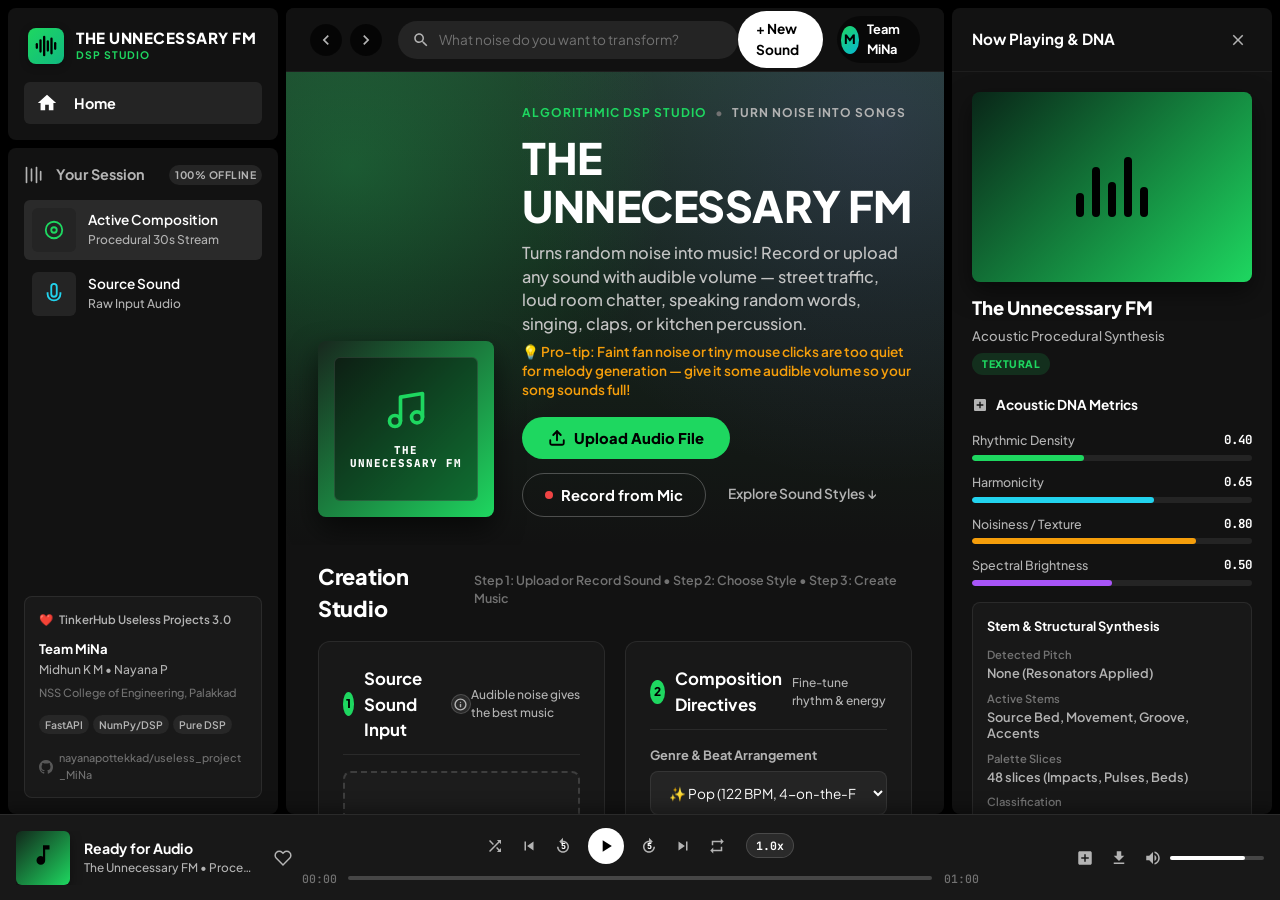
==== commit db0ee3dd: "fix: balance container heights, add hover sound guide and polish creation button Replace static soun" ====
--- a/public/index.html
+++ b/public/index.html
@@ -221,16 +221,24 @@
                 <div class="title-with-num">
                   <span class="badge-num">1</span>
                   <h3>Source Sound Input</h3>
+                  <!-- Small 'i' Info Button with Hover Sound Guide Popover -->
+                  <div class="info-tooltip-wrapper" id="soundGuideTooltipWrap" tabindex="0">
+                    <button type="button" class="btn-info-icon" id="soundGuideInfoBtn" aria-label="Audio Guide &amp; Sound Tips" title="Sound Guide • What works best">
+                      <svg viewBox="0 0 24 24" width="13" height="13" fill="none" stroke="currentColor" stroke-width="2.6" stroke-linecap="round" stroke-linejoin="round">
+                        <circle cx="12" cy="12" r="10"></circle>
+                        <line x1="12" y1="16" x2="12" y2="12"></line>
+                        <line x1="12" y1="8" x2="12.01" y2="8"></line>
+                      </svg>
+                    </button>
+                    <div class="info-tooltip-popover" role="tooltip">
+                      <div class="notice-badge">🔊 SOUND GUIDE &bull; WHAT WORKS BEST</div>
+                      <p><strong>Make sure your audio is clearly audible!</strong> The procedural DSP engine extracts pitch, transients, and rhythm from your sound.</p>
+                      <p class="popover-tips"><strong>Great sounds:</strong> Street traffic, loud room chatter, speaking words aloud, singing, clapping, keys, banging pots.</p>
+                      <p class="popover-warning"><em>⚠️ Avoid faint static, silent rooms, faint fan hums, or quiet mouse clicks — if the sound is too low, the music won't have enough signal to build from!</em></p>
+                    </div>
+                  </div>
                 </div>
                 <span class="card-hint">Audible noise gives the best music</span>
-              </div>
-
-              <!-- Audio Input Quality & Volume Notice -->
-              <div class="audio-input-notice">
-                <div class="notice-badge">🔊 SOUND GUIDE &bull; WHAT WORKS BEST</div>
-                <p><strong>Make sure your audio is clearly audible!</strong> The procedural DSP engine extracts pitch, transients, and rhythm from your sound.
-                <br><strong>Great sounds:</strong> Street traffic, loud room chatter, speaking words aloud, singing, clapping, keys, banging pots.
-                <br><em>⚠️ Avoid faint static, silent rooms, faint fan hums, or quiet mouse clicks — if the sound is too low, the music won't have enough signal to build from!</em></p>
               </div>
 
               <!-- Drag & Drop Zone -->
@@ -315,14 +323,50 @@
 
                 <div class="form-row">
                   <div class="form-group flex-1">
-                    <label for="energySelect">Dynamic Energy</label>
+                    <div class="label-with-action">
+                      <label for="energySelect">Dynamic Energy</label>
+                      <div class="info-tooltip-wrapper" id="energyInfoTooltipWrap" tabindex="0">
+                        <button type="button" class="btn-info-icon" id="energyInfoBtn" aria-label="Dynamic Energy Mode Guide" title="Dynamic Energy Guide • What each mode does">
+                          <svg viewBox="0 0 24 24" width="13" height="13" fill="none" stroke="currentColor" stroke-width="2.6" stroke-linecap="round" stroke-linejoin="round">
+                            <circle cx="12" cy="12" r="10"></circle>
+                            <line x1="12" y1="16" x2="12" y2="12"></line>
+                            <line x1="12" y1="8" x2="12.01" y2="8"></line>
+                          </svg>
+                        </button>
+                        <div class="info-tooltip-popover energy-info-popover" role="tooltip">
+                          <div class="notice-badge">⚡ DYNAMIC ENERGY MODES</div>
+                          <div class="energy-mode-list">
+                            <div class="energy-mode-card is-default">
+                              <div class="energy-mode-head">
+                                <span class="energy-mode-name">Subtle &amp; Ambient</span>
+                                <span class="mode-badge-default">Default</span>
+                              </div>
+                              <p>Gentle tempo &amp; spacious arrangement. Maximizes room for your raw noise to be heard clearly so you feel and hear the algorithm turning your input sound into music.</p>
+                            </div>
+                            <div class="energy-mode-card">
+                              <div class="energy-mode-head">
+                                <span class="energy-mode-name">Balanced Arc</span>
+                              </div>
+                              <p>Standard genre tempo with classic song structure (intro, build, hook, outro) blending source noise and synthesized groove equally.</p>
+                            </div>
+                            <div class="energy-mode-card">
+                              <div class="energy-mode-head">
+                                <span class="energy-mode-name">High Dynamics</span>
+                              </div>
+                              <p>Faster tempo (+8%), denser note sequences, punchy drum transients, and high-energy build-ups for maximum intensity.</p>
+                            </div>
+                          </div>
+                        </div>
+                      </div>
+                    </div>
                     <div class="select-wrapper">
                       <select id="energySelect" class="spotify-select">
-                        <option value="balanced" selected>Balanced Arc</option>
-                        <option value="low">Subtle &amp; Ambient</option>
+                        <option value="low" selected>Subtle &amp; Ambient</option>
+                        <option value="balanced">Balanced Arc</option>
                         <option value="high">High Dynamics</option>
                       </select>
                     </div>
+                    <span class="energy-helper-note" id="energyHelperNote">🍃 Spacious tempo &amp; phrasing — lets your input noise take center stage</span>
                   </div>
 
                   <div class="form-group flex-1">
@@ -354,15 +398,17 @@
 
                 <!-- Generate CTA Button -->
                 <div class="generate-cta-wrap">
-                  <button type="button" class="btn-spotify-generate" id="btnGenerate" disabled>
-                    <svg viewBox="0 0 24 24" fill="currentColor" width="22" height="22">
-                      <path d="M12 2C6.48 2 2 6.48 2 12s4.48 10 10 10 10-4.48 10-10S17.52 2 12 2zm-2 14.5v-9l6 4.5-6 4.5z"/>
-                    </svg>
+                  <button type="button" class="btn-spotify-generate" id="btnGenerate" disabled title="Upload or record an audio sound first">
+                    <span class="btn-icon-wrap">
+                      <svg viewBox="0 0 24 24" fill="currentColor" width="20" height="20">
+                        <polygon points="8 5 19 12 8 19 8 5"></polygon>
+                      </svg>
+                    </span>
                     <span id="generateBtnLabel">CREATE MUSIC (30s)</span>
                   </button>
                   <p class="generate-disclaimer">
-                    <svg viewBox="0 0 24 24" fill="currentColor" width="14" height="14"><path d="M12 2C6.48 2 2 6.48 2 12s4.48 10 10 10 10-4.48 10-10S17.52 2 12 2zm1 15h-2v-6h2v6zm0-8h-2V7h2v2z"/></svg>
-                    Your noise transformed into music — 100% procedural DSP
+                    <span class="dsp-pulse-dot"></span>
+                    <span>Your noise transformed into music &mdash; 100% procedural DSP</span>
                   </p>
                 </div>
               </div>
--- a/public/style.css
+++ b/public/style.css
@@ -958,19 +958,96 @@
   font-weight: 600;
 }
 
-.audio-input-notice {
-  background: rgba(255, 255, 255, 0.04);
-  border: 1px solid rgba(255, 255, 255, 0.1);
+/* Sound Guide Hover Tooltip / Popover */
+.info-tooltip-wrapper {
+  position: relative;
+  display: inline-flex;
+  align-items: center;
+  margin-left: 2px;
+}
+
+.btn-info-icon {
+  width: 20px;
+  height: 20px;
+  border-radius: 50%;
+  background: rgba(255, 255, 255, 0.08);
+  border: 1px solid rgba(255, 255, 255, 0.16);
+  color: var(--text-subdued);
+  display: inline-flex;
+  align-items: center;
+  justify-content: center;
+  cursor: pointer;
+  padding: 0;
+  transition: all 0.2s cubic-bezier(0.2, 0.8, 0.2, 1);
+  outline: none;
+}
+
+.btn-info-icon svg {
+  display: block;
+}
+
+.info-tooltip-wrapper:hover .btn-info-icon,
+.info-tooltip-wrapper:focus-within .btn-info-icon,
+.info-tooltip-wrapper.active .btn-info-icon,
+.btn-info-icon:hover {
+  background: rgba(30, 215, 96, 0.18);
+  border-color: var(--spotify-green);
+  color: var(--spotify-green);
+  transform: scale(1.12);
+  box-shadow: 0 0 10px rgba(30, 215, 96, 0.35);
+}
+
+.info-tooltip-popover {
+  position: absolute;
+  top: calc(100% + 10px);
+  left: -8px;
+  width: 320px;
+  max-width: min(340px, 86vw);
+  background: rgba(20, 20, 20, 0.98);
+  border: 1px solid rgba(255, 255, 255, 0.16);
   border-radius: var(--radius-md);
-  padding: 12px 16px;
-  margin-bottom: 14px;
-  display: flex;
-  flex-direction: column;
-  gap: 5px;
+  padding: 14px 16px;
+  box-shadow: 0 16px 36px rgba(0, 0, 0, 0.75), 0 0 0 1px rgba(30, 215, 96, 0.2);
+  z-index: 150;
+  display: flex;
+  flex-direction: column;
+  gap: 8px;
+  opacity: 0;
+  visibility: hidden;
+  pointer-events: none;
+  transform: translateY(-6px);
+  transition: opacity 0.2s cubic-bezier(0.2, 0.8, 0.2, 1),
+              transform 0.2s cubic-bezier(0.2, 0.8, 0.2, 1),
+              visibility 0.2s;
+  backdrop-filter: blur(16px);
+  -webkit-backdrop-filter: blur(16px);
+}
+
+/* Arrow indicator pointing to info icon */
+.info-tooltip-popover::before {
+  content: '';
+  position: absolute;
+  top: -6px;
+  left: 13px;
+  width: 10px;
+  height: 10px;
+  background: #141414;
+  border-left: 1px solid rgba(255, 255, 255, 0.16);
+  border-top: 1px solid rgba(255, 255, 255, 0.16);
+  transform: rotate(45deg);
+}
+
+.info-tooltip-wrapper:hover .info-tooltip-popover,
+.info-tooltip-wrapper:focus-within .info-tooltip-popover,
+.info-tooltip-wrapper.active .info-tooltip-popover {
+  opacity: 1;
+  visibility: visible;
+  pointer-events: auto;
+  transform: translateY(0);
 }
 
 .notice-badge {
-  font-size: 0.65rem;
+  font-size: 0.68rem;
   font-weight: 800;
   letter-spacing: 0.8px;
   color: var(--spotify-green);
@@ -979,22 +1056,112 @@
   gap: 6px;
 }
 
-.audio-input-notice p {
+.info-tooltip-popover p {
   font-size: 0.78rem;
   color: var(--text-subdued);
-  line-height: 1.5;
+  line-height: 1.45;
   margin: 0;
 }
 
-.audio-input-notice strong {
-  color: var(--text-white);
-}
-
-.audio-input-notice em {
+.info-tooltip-popover strong {
+  color: var(--text-white);
+}
+
+.popover-tips {
+  font-size: 0.76rem;
+  color: var(--text-subdued);
+  line-height: 1.4;
+}
+
+.popover-warning {
+  font-size: 0.74rem;
   color: #f59e0b;
+  line-height: 1.4;
+  margin-top: 2px;
+}
+
+.popover-warning em {
   font-style: normal;
-  display: inline-block;
-  margin-top: 3px;
+}
+
+/* Dynamic Energy Info Popover & Helper Note */
+.energy-info-popover {
+  width: 320px;
+  max-width: min(340px, 86vw);
+  gap: 10px;
+  left: auto;
+  right: -8px;
+}
+
+.energy-info-popover::before {
+  left: auto;
+  right: 14px;
+}
+
+.energy-mode-list {
+  display: flex;
+  flex-direction: column;
+  gap: 8px;
+}
+
+.energy-mode-card {
+  padding: 8px 10px;
+  border-radius: var(--radius-sm);
+  background: rgba(255, 255, 255, 0.03);
+  border: 1px solid rgba(255, 255, 255, 0.07);
+  transition: all 0.2s ease;
+}
+
+.energy-mode-card:hover {
+  background: rgba(255, 255, 255, 0.06);
+  border-color: rgba(255, 255, 255, 0.14);
+}
+
+.energy-mode-card.is-default {
+  border-color: rgba(30, 215, 96, 0.35);
+  background: rgba(30, 215, 96, 0.07);
+}
+
+.energy-mode-head {
+  display: flex;
+  align-items: center;
+  justify-content: space-between;
+  margin-bottom: 4px;
+}
+
+.energy-mode-name {
+  font-size: 0.78rem;
+  font-weight: 700;
+  color: var(--text-white);
+}
+
+.mode-badge-default {
+  font-size: 0.60rem;
+  font-weight: 800;
+  text-transform: uppercase;
+  letter-spacing: 0.5px;
+  color: #000000;
+  background: var(--spotify-green);
+  padding: 1px 6px;
+  border-radius: var(--radius-pill);
+  line-height: 1.3;
+}
+
+.energy-mode-card p {
+  font-size: 0.73rem;
+  color: var(--text-subdued);
+  line-height: 1.38;
+  margin: 0;
+}
+
+.energy-helper-note {
+  display: block;
+  font-size: 0.71rem;
+  color: var(--text-muted);
+  line-height: 1.35;
+  margin-top: 5px;
+  padding-left: 2px;
+  transition: color 0.2s ease;
 }
 
 .mic-guidance-hint {
@@ -1071,30 +1238,58 @@
 .studio-cards-row {
   display: grid;
   grid-template-columns: 1fr 1fr;
-  gap: 18px;
+  gap: 20px;
+  align-items: stretch;
 }
 
 .studio-card {
   background-color: var(--bg-surface);
   border-radius: var(--radius-lg);
-  padding: 22px;
+  padding: 24px;
   border: 1px solid var(--border-subtle);
   display: flex;
   flex-direction: column;
-  gap: 16px;
-  transition: border-color var(--transition-fast);
+  height: 100%;
+  box-sizing: border-box;
+  transition: border-color var(--transition-fast), box-shadow var(--transition-fast);
 }
 
 .studio-card:hover {
   border-color: var(--border-hover);
 }
 
+.studio-card.input-panel {
+  display: flex;
+  flex-direction: column;
+  gap: 16px;
+}
+
+.studio-card.input-panel .drop-zone {
+  flex: 1;
+  min-height: 160px;
+  display: flex;
+  flex-direction: column;
+  justify-content: center;
+  align-items: center;
+}
+
+.studio-card.input-panel .mic-section {
+  margin-top: auto;
+}
+
+.studio-card.directives-panel {
+  display: flex;
+  flex-direction: column;
+  gap: 16px;
+}
+
 .card-title-bar {
   display: flex;
   align-items: center;
   justify-content: space-between;
-  padding-bottom: 10px;
+  padding-bottom: 12px;
   border-bottom: 1px solid var(--border-subtle);
+  min-height: 38px;
 }
 
 .title-with-num {
@@ -1368,6 +1563,8 @@
 .directives-body {
   display: flex;
   flex-direction: column;
+  flex: 1;
+  justify-content: space-between;
   gap: 14px;
 }
 
@@ -1461,52 +1658,134 @@
 .generate-cta-wrap {
   display: flex;
   flex-direction: column;
-  gap: 8px;
+  gap: 9px;
   margin-top: 4px;
 }
 
 .btn-spotify-generate {
+  position: relative;
   width: 100%;
-  padding: 15px 28px;
+  min-height: 52px;
+  padding: 14px 28px;
   border-radius: var(--radius-pill);
   background-color: var(--spotify-green);
   color: #000000;
-  border: none;
+  border: 1px solid transparent;
+  outline: none;
   font-family: var(--font-sans);
   font-size: 0.95rem;
   font-weight: 800;
-  letter-spacing: 0.5px;
+  letter-spacing: 0.8px;
+  text-transform: uppercase;
   display: flex;
   align-items: center;
   justify-content: center;
-  gap: 10px;
+  gap: 11px;
   cursor: pointer;
-  box-shadow: 0 4px 14px rgba(0, 0, 0, 0.4);
-  transition: transform var(--transition-fast), background-color var(--transition-fast), box-shadow var(--transition-fast);
+  box-shadow: 0 8px 24px -2px rgba(30, 215, 96, 0.45), 0 2px 6px rgba(0, 0, 0, 0.3);
+  transition: transform 0.2s cubic-bezier(0.3, 0, 0, 1),
+              background-color 0.2s ease,
+              box-shadow 0.2s ease,
+              border-color 0.2s ease,
+              color 0.2s ease;
+  user-select: none;
+  overflow: hidden;
+}
+
+/* Diagonal specular sheen sweep on hover when active */
+.btn-spotify-generate::after {
+  content: '';
+  position: absolute;
+  top: 0;
+  left: -120%;
+  width: 75%;
+  height: 100%;
+  background: linear-gradient(90deg, transparent, rgba(255, 255, 255, 0.3), transparent);
+  transform: skewX(-25deg);
+  pointer-events: none;
+}
+
+.btn-spotify-generate:hover:not(:disabled)::after {
+  left: 140%;
+  transition: left 0.7s ease-in-out;
+}
+
+.btn-spotify-generate .btn-icon-wrap {
+  display: inline-flex;
+  align-items: center;
+  justify-content: center;
+  transition: transform 0.2s ease;
+}
+
+.btn-spotify-generate:hover:not(:disabled) .btn-icon-wrap {
+  transform: scale(1.15);
 }
 
 .btn-spotify-generate:hover:not(:disabled) {
-  transform: scale(1.02);
+  transform: scale(1.03);
   background-color: var(--spotify-green-hover);
-  box-shadow: 0 6px 20px rgba(0, 0, 0, 0.5);
-}
-
+  box-shadow: 0 12px 32px -2px rgba(30, 215, 96, 0.65), 0 4px 12px rgba(0, 0, 0, 0.4);
+}
+
+.btn-spotify-generate:active:not(:disabled) {
+  transform: scale(0.98);
+  box-shadow: 0 4px 14px rgba(30, 215, 96, 0.35);
+}
+
+/* Premium Spotify Standby/Disabled State */
 .btn-spotify-generate:disabled {
-  opacity: 0.4;
+  background-color: #242424;
+  color: rgba(255, 255, 255, 0.42);
+  border: 1px solid rgba(255, 255, 255, 0.12);
+  box-shadow: none;
   cursor: not-allowed;
-  box-shadow: none;
-  background-color: rgba(255, 255, 255, 0.2);
-  color: var(--text-muted);
+  opacity: 1; /* Crisp, no washed-out opacity */
+  transform: none !important;
+}
+
+.btn-spotify-generate:disabled .btn-icon-wrap {
+  color: rgba(255, 255, 255, 0.35);
+  transform: none !important;
+}
+
+.btn-spotify-generate:disabled:hover {
+  background-color: #282828;
+  border-color: rgba(255, 255, 255, 0.18);
+  color: rgba(255, 255, 255, 0.5);
+}
+
+/* Glowing Ready State when audio is loaded */
+.btn-spotify-generate.ready {
+  animation: spotify-cta-pulse 2.8s infinite ease-in-out;
+}
+
+@keyframes spotify-cta-pulse {
+  0%, 100% {
+    box-shadow: 0 8px 24px -2px rgba(30, 215, 96, 0.45), 0 2px 6px rgba(0, 0, 0, 0.3);
+  }
+  50% {
+    box-shadow: 0 10px 30px 0 rgba(30, 215, 96, 0.7), 0 0 14px rgba(30, 215, 96, 0.45);
+  }
 }
 
 .generate-disclaimer {
   display: flex;
   align-items: center;
   justify-content: center;
-  gap: 6px;
+  gap: 7px;
   font-size: 0.74rem;
   color: var(--text-muted);
   text-align: center;
+}
+
+.dsp-pulse-dot {
+  width: 6px;
+  height: 6px;
+  border-radius: 50%;
+  background-color: var(--spotify-green);
+  display: inline-block;
+  box-shadow: 0 0 6px var(--spotify-green);
+  flex-shrink: 0;
 }
 
 /* --------------------------------------------------------------------------
